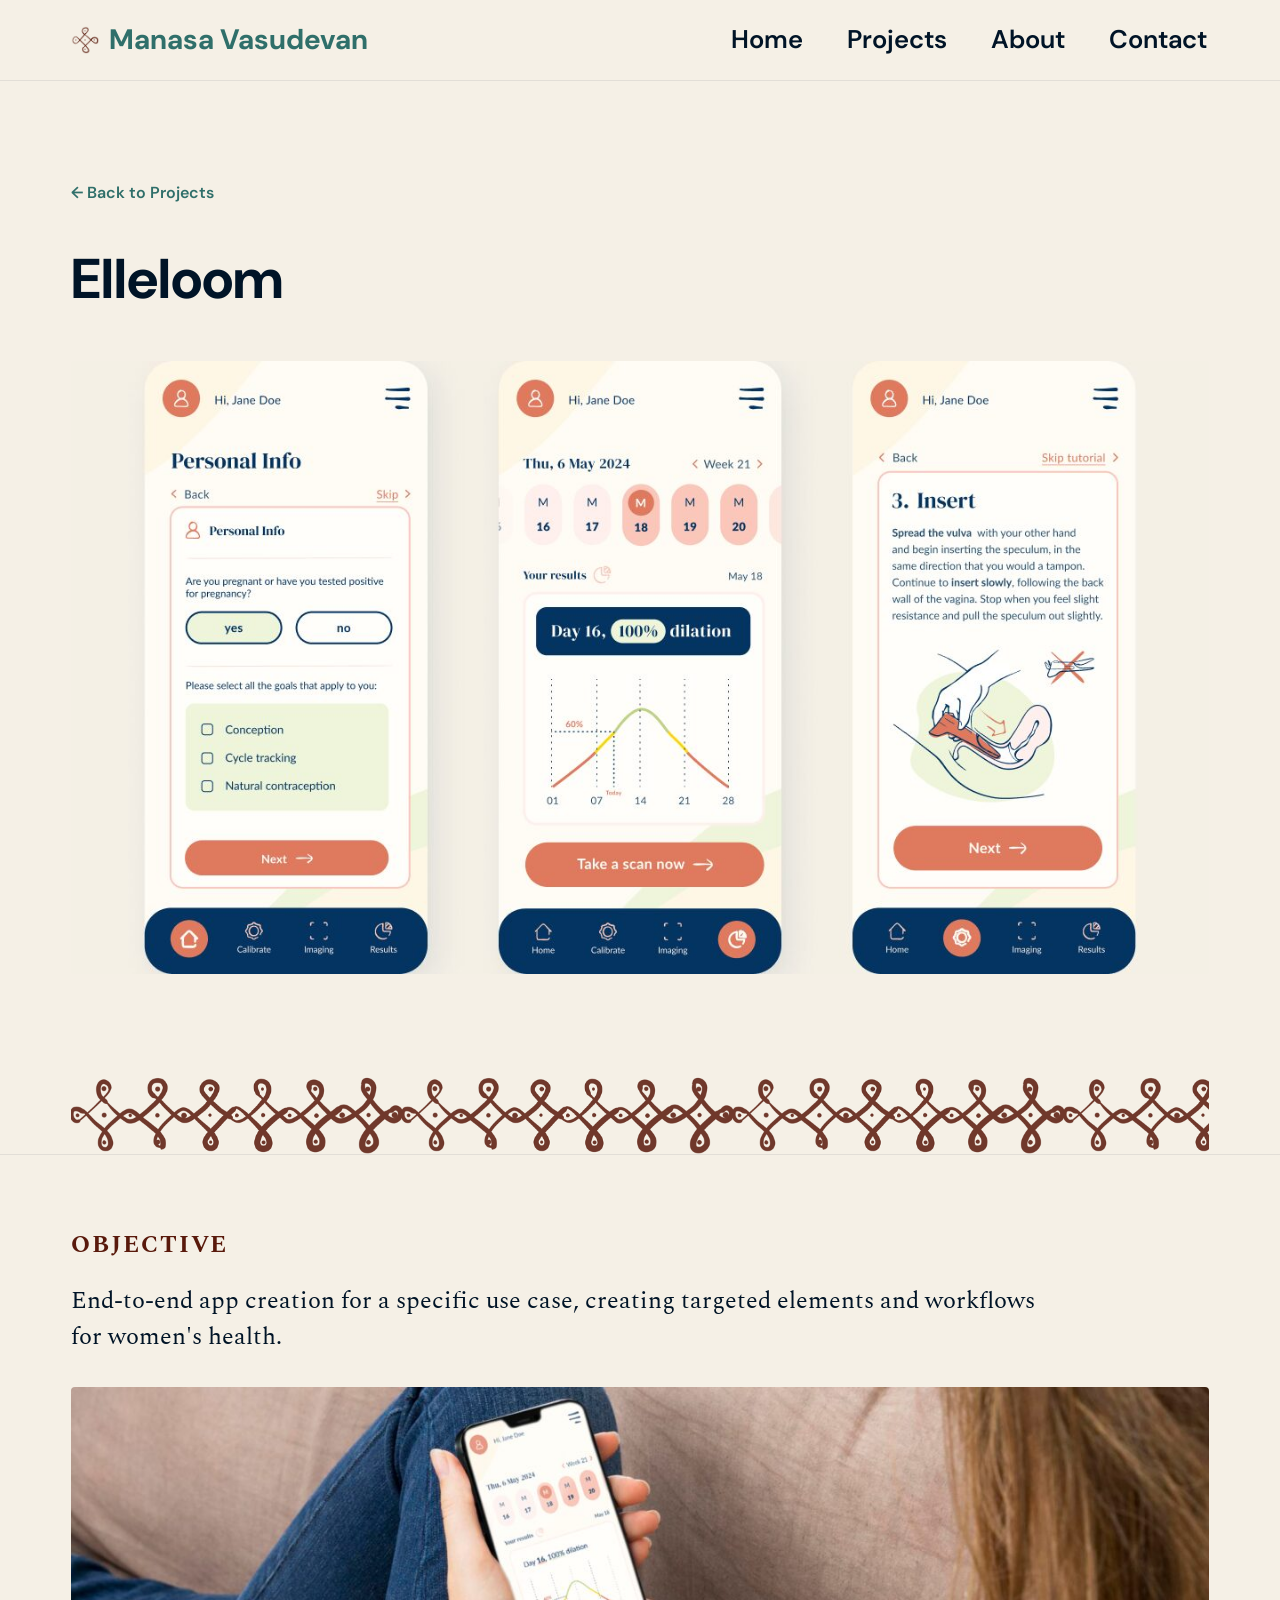
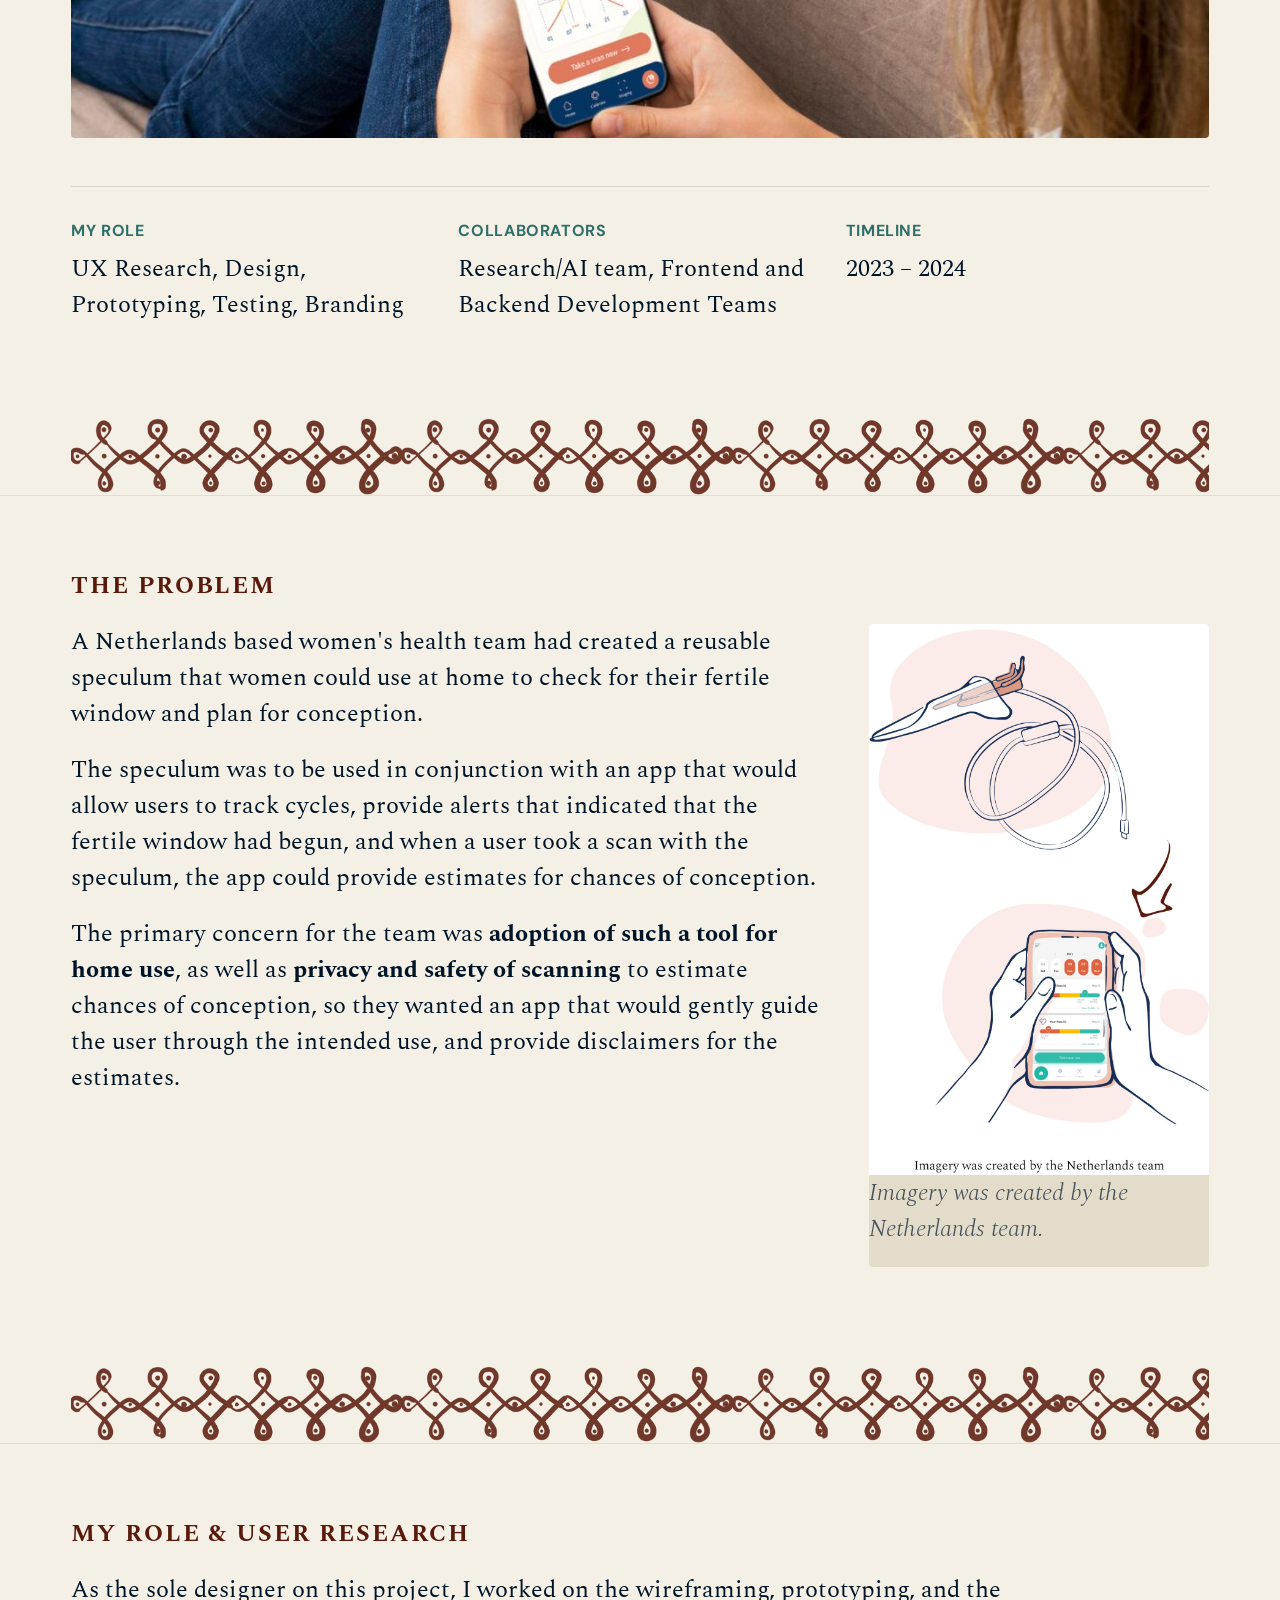
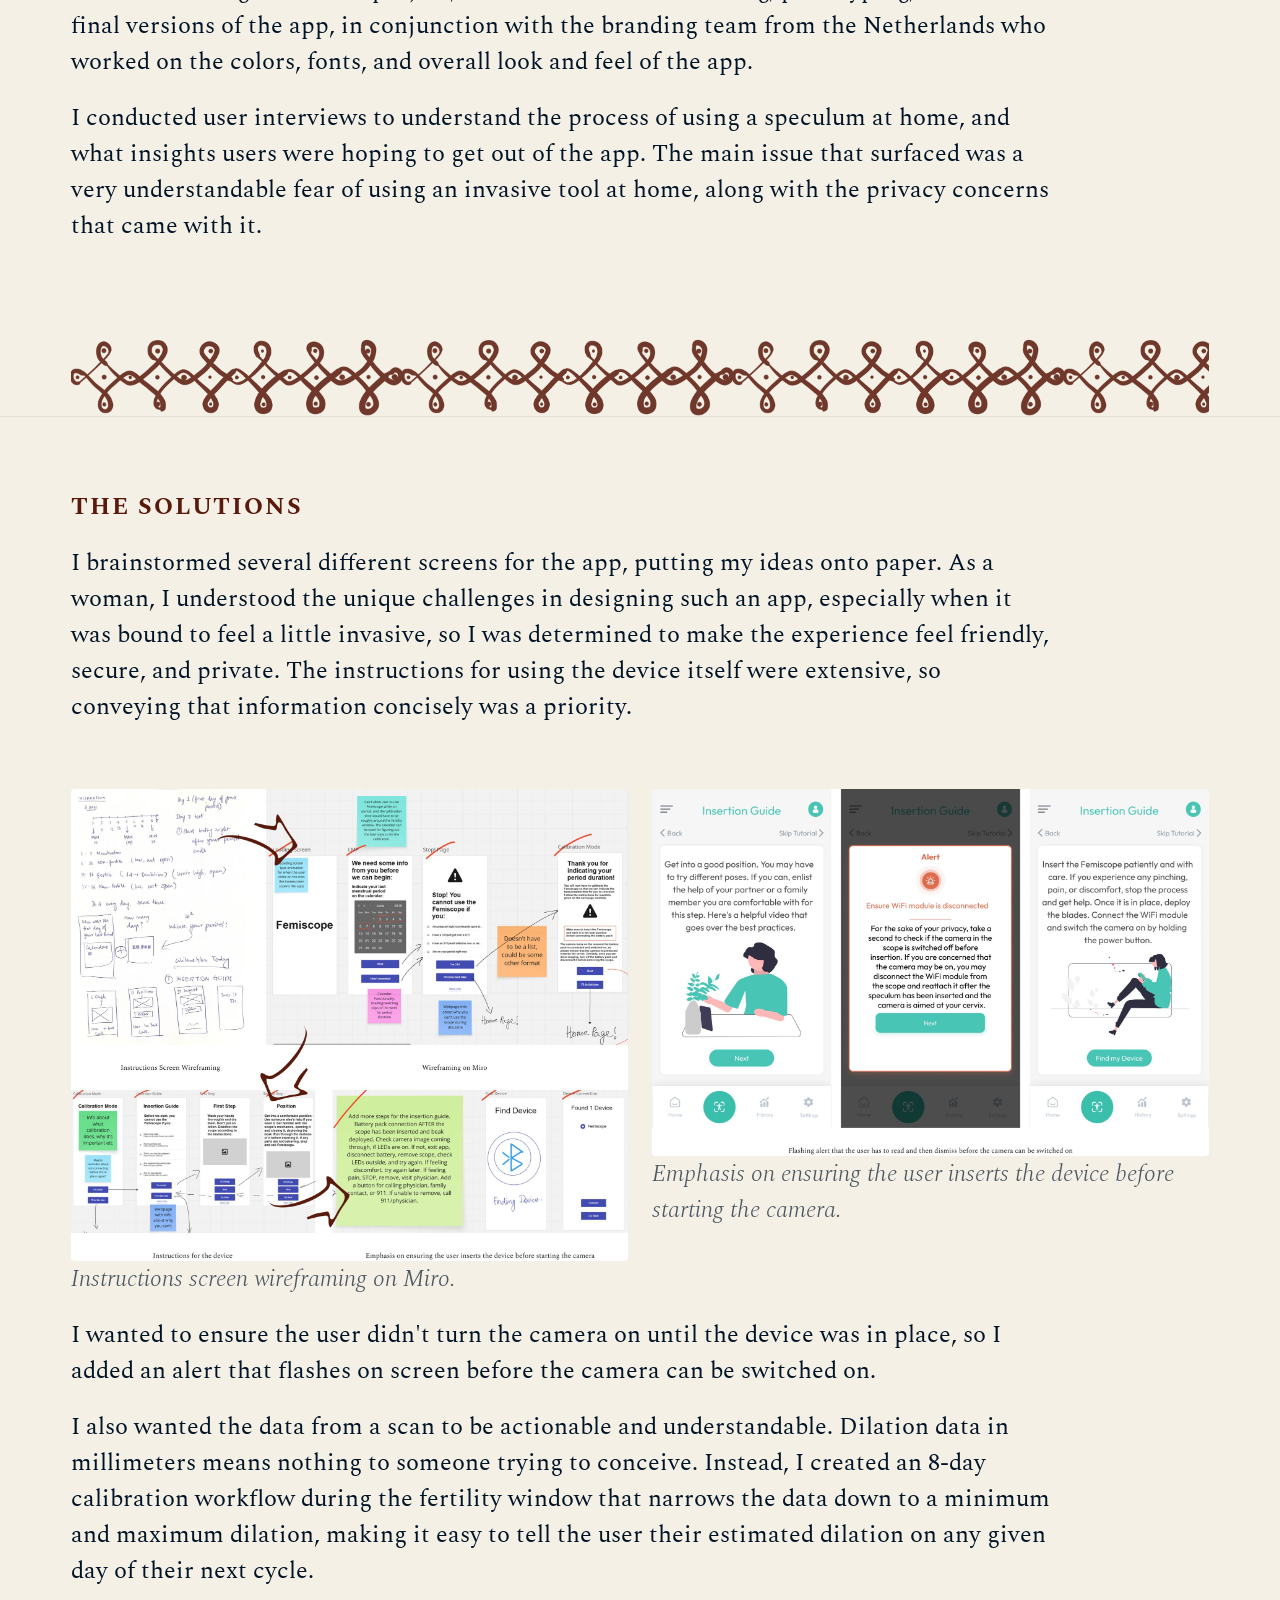
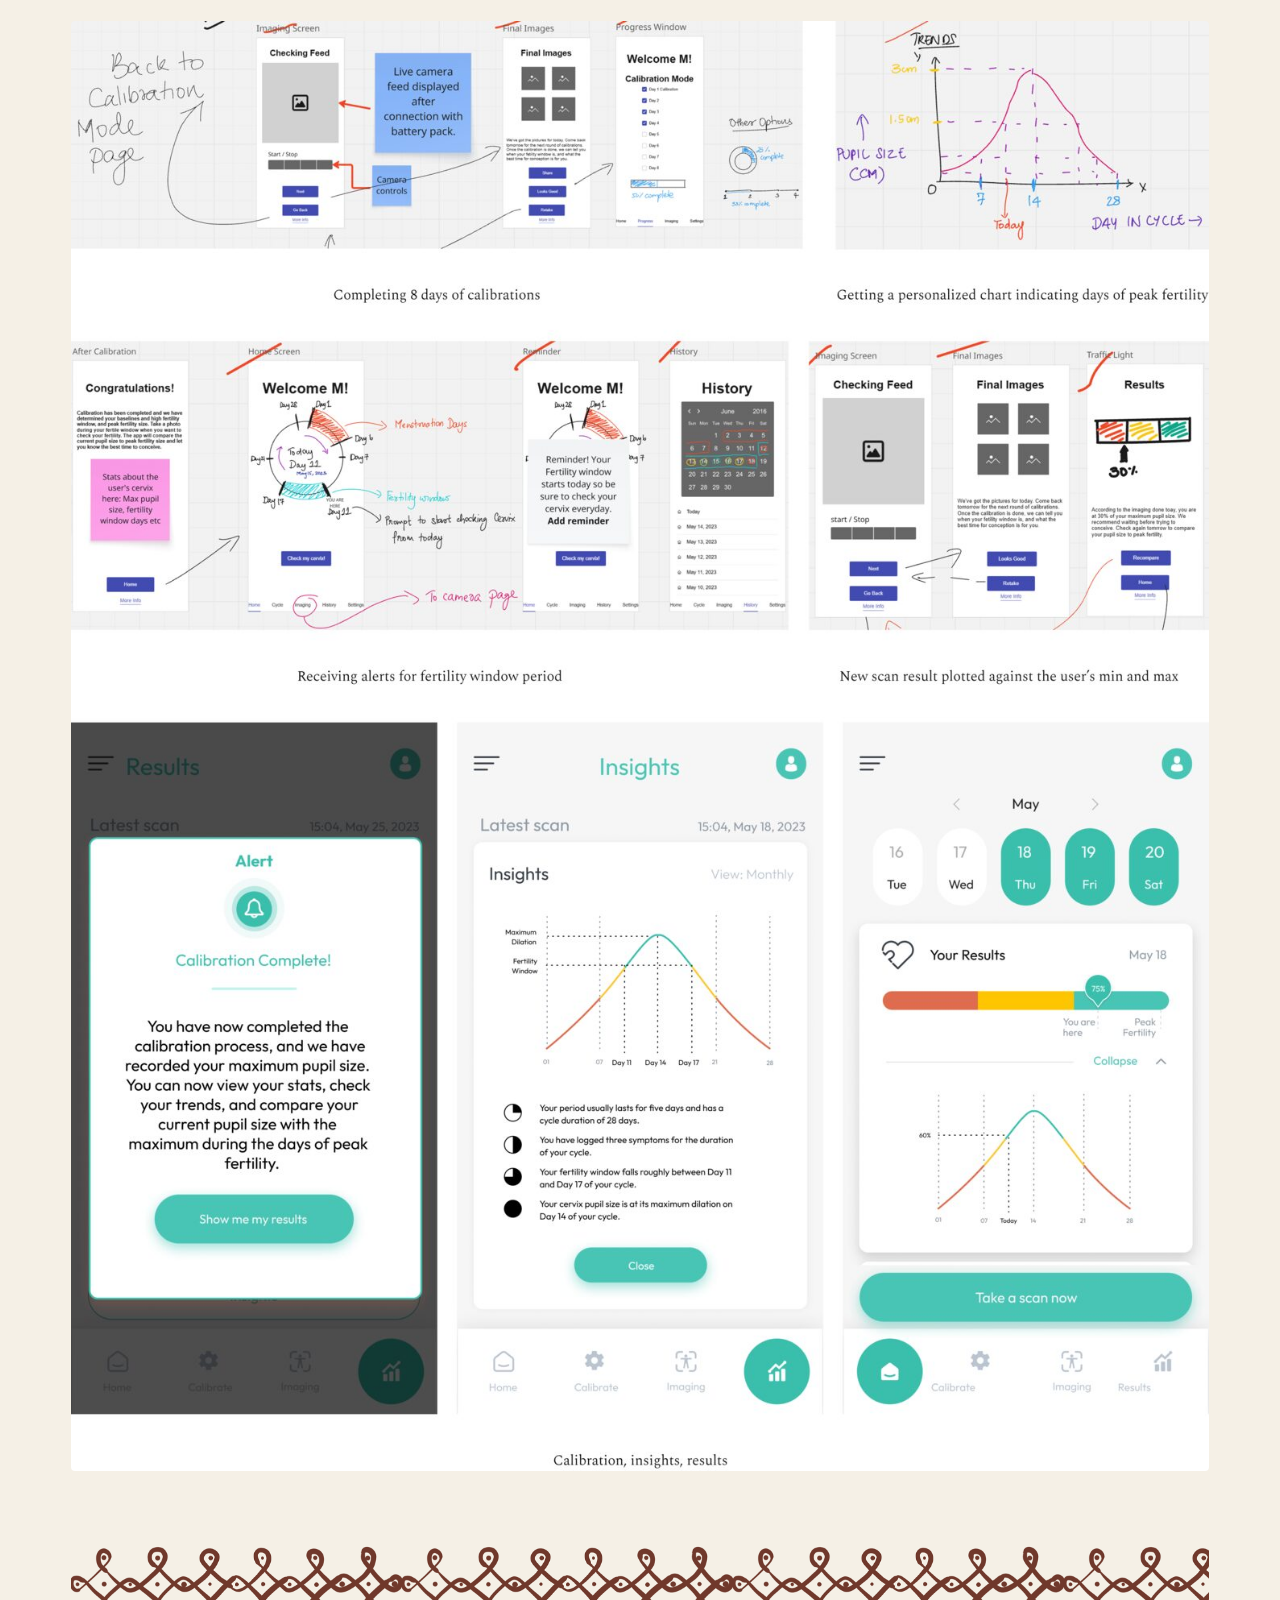
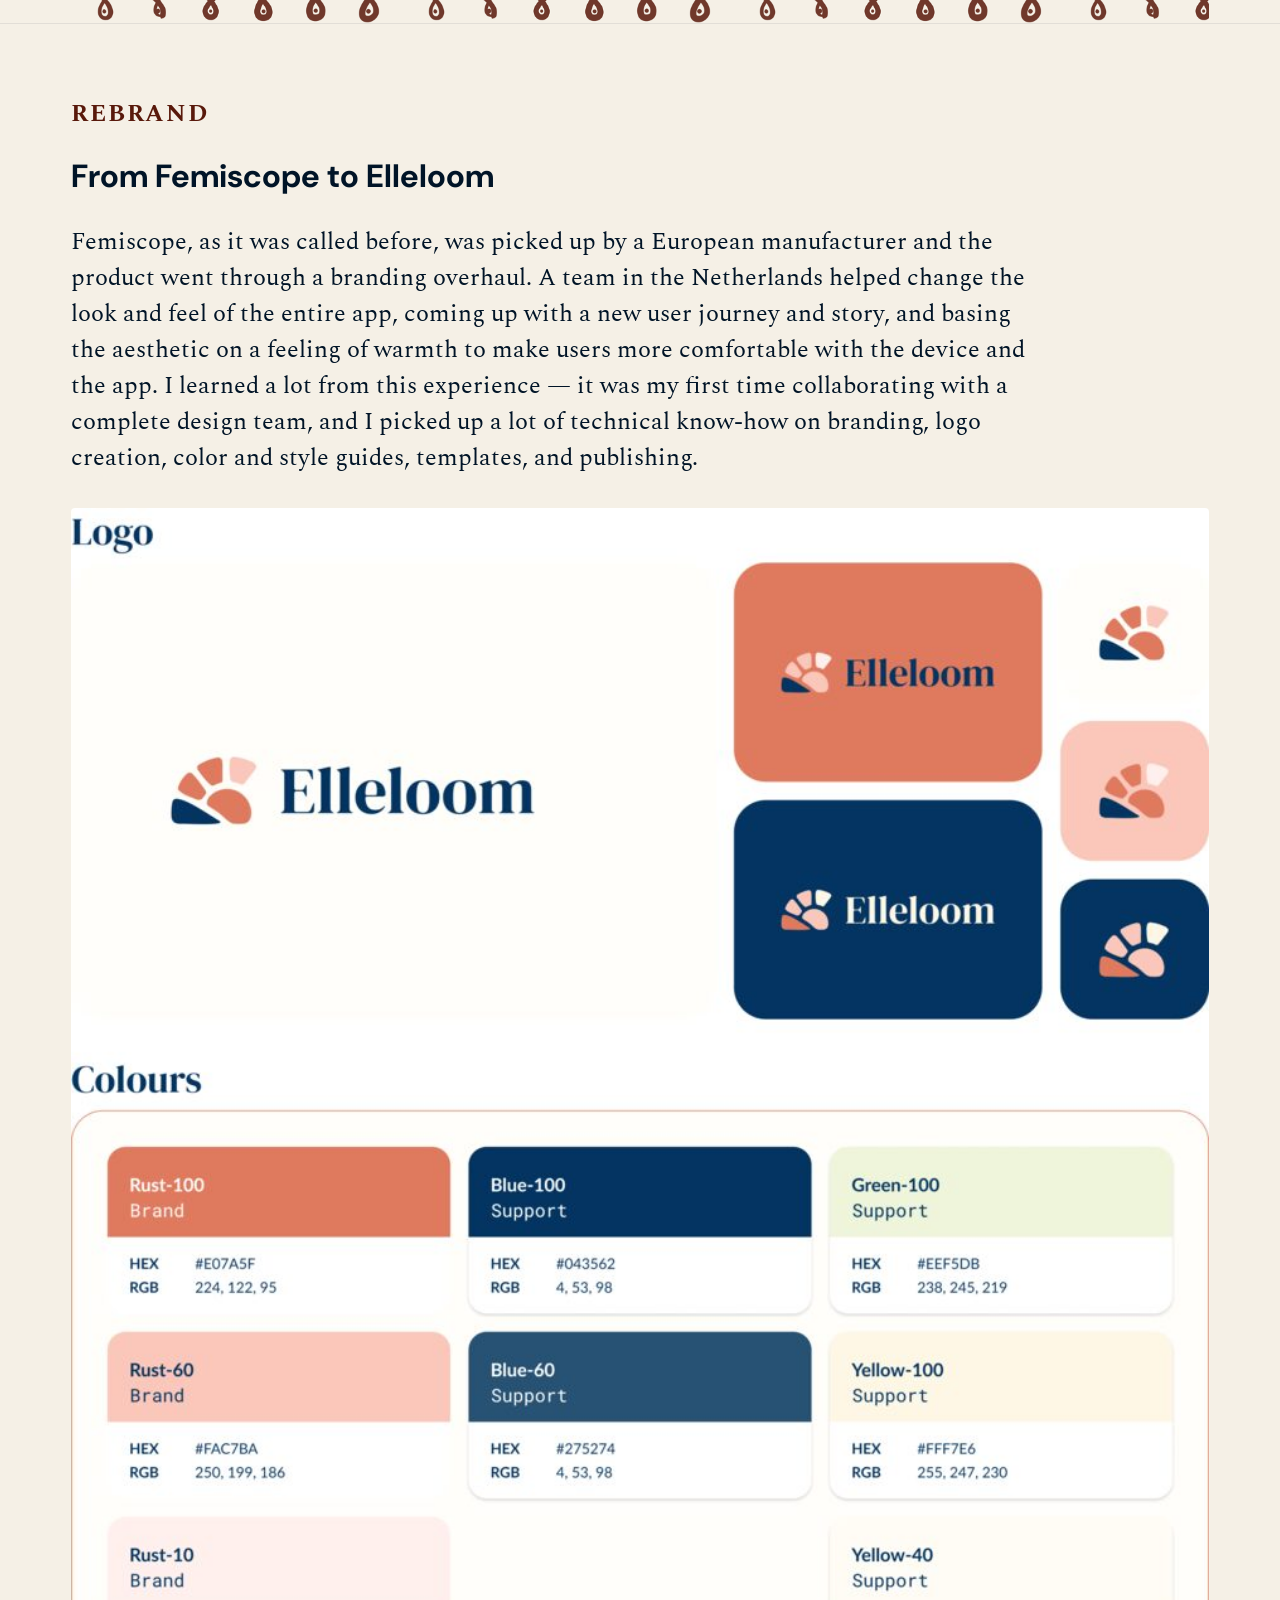
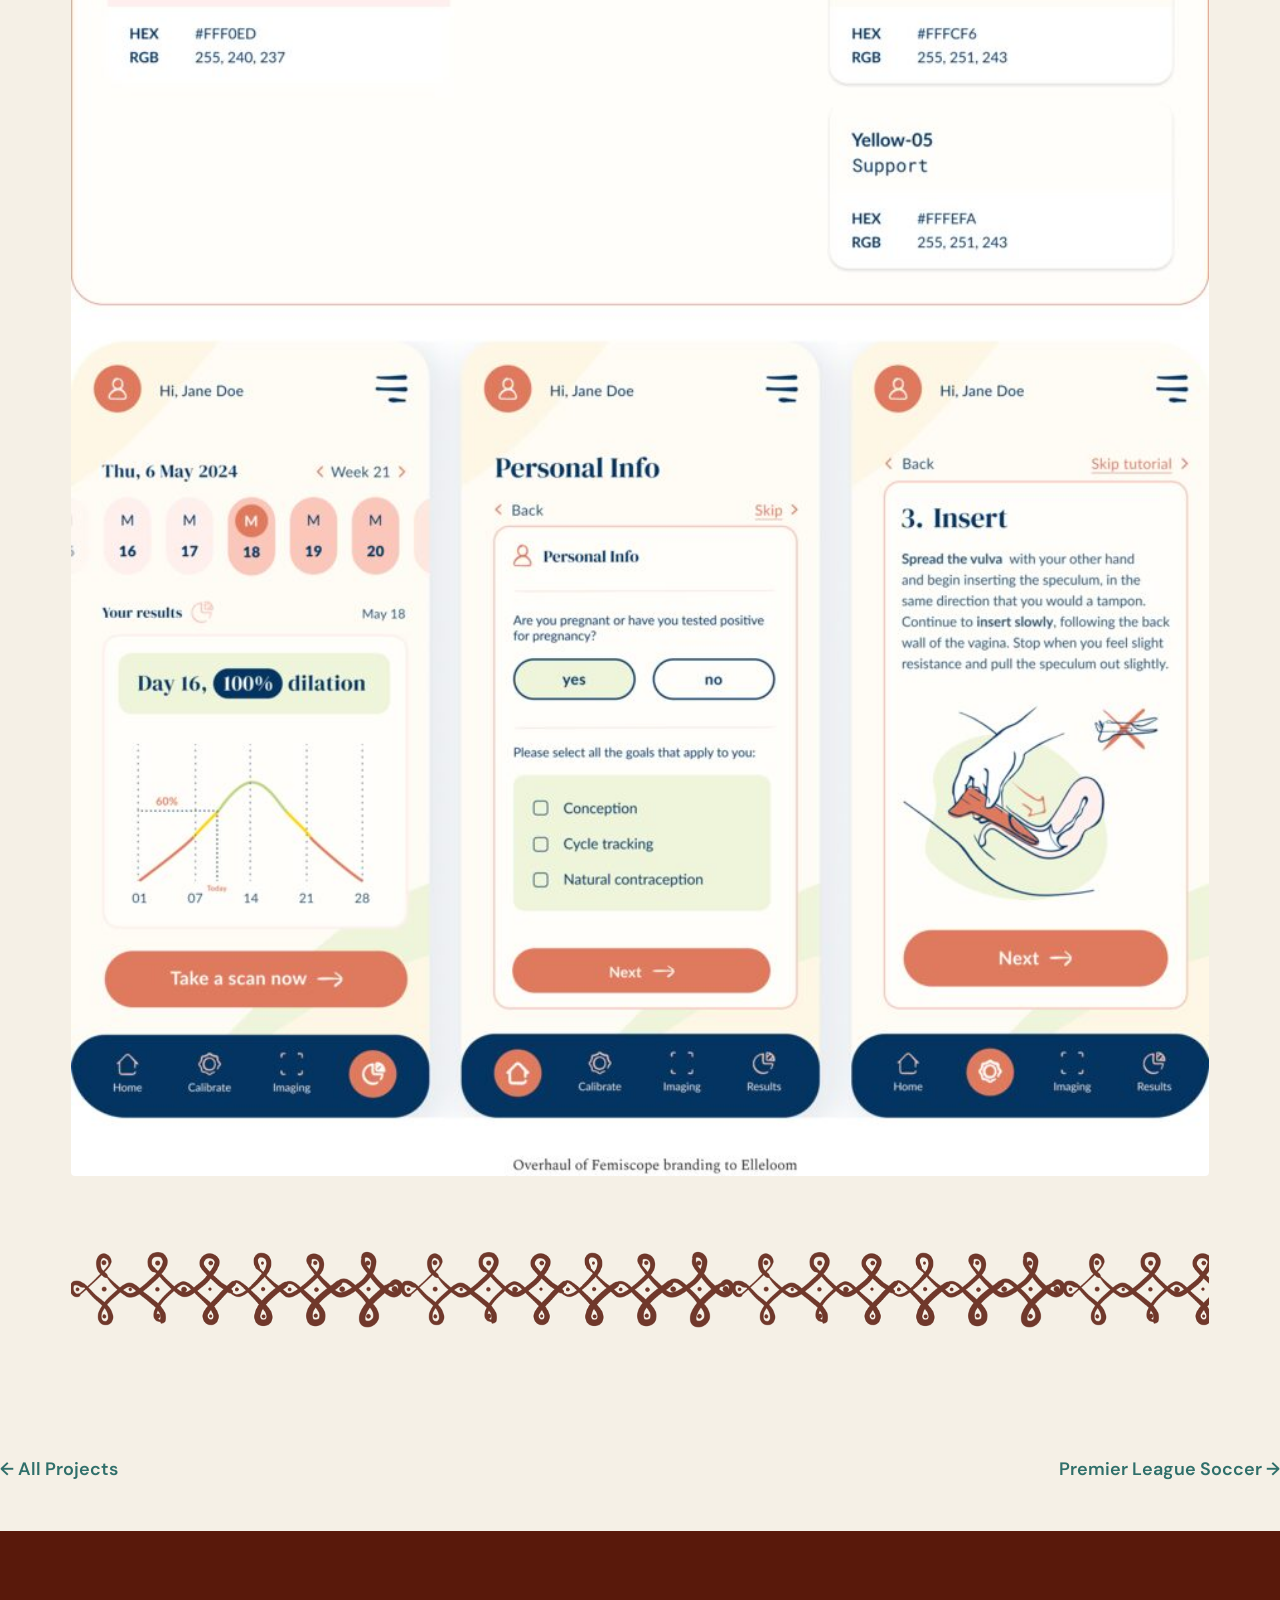
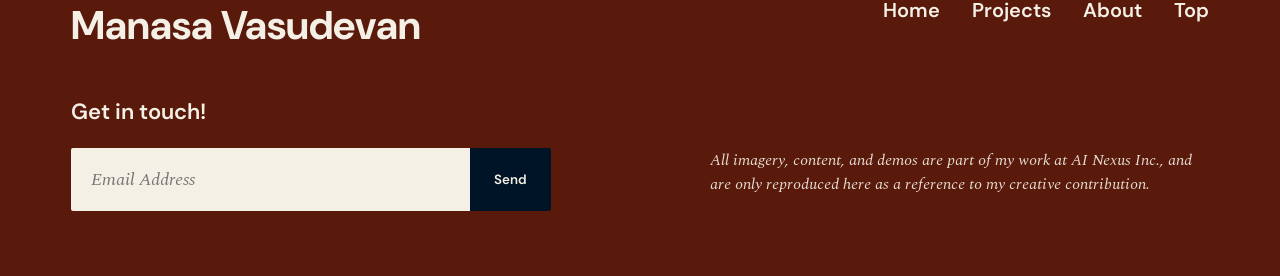
==== project-elleloom.html @ 47423fd2 "Elleloom: fix hero image background, real logo, restructure Problem section - elleloom-hero.jpg was " ====
<!DOCTYPE html>
<html lang="en">
<head>
<meta charset="UTF-8">
<meta name="viewport" content="width=device-width, initial-scale=1.0">
<title>Elleloom — Manasa Vasudevan</title>
<meta name="description" content="Case study: Elleloom, a fertility-tracking app paired with a reusable at-home speculum.">
<link rel="preconnect" href="https://fonts.googleapis.com">
<link rel="preconnect" href="https://fonts.gstatic.com" crossorigin>
<link rel="stylesheet" href="css/style.css">
</head>
<body>

<a class="visually-hidden" href="#main">Skip to main content</a>

<header class="site-header site-header--with-brand">
  <div class="wrap">
    <a class="site-brand" href="index.html#top">
      <img class="site-brand-icon" src="images/kolam-logo.png" alt="" aria-hidden="true">
      Manasa Vasudevan
    </a>
    <button class="nav-toggle" aria-expanded="false" aria-controls="site-nav" aria-label="Toggle menu">
      <span></span>
    </button>
    <nav class="site-nav" id="site-nav">
      <ul>
        <li><a href="index.html#top">Home</a></li>
        <li><a href="index.html#projects">Projects</a></li>
        <li><a href="index.html#about">About</a></li>
        <li><a href="index.html#contact">Contact</a></li>
      </ul>
    </nav>
  </div>
</header>

<main id="main">

  <section class="page-section case-hero">
    <div class="wrap">
      <a class="case-back" href="index.html#projects">&larr; Back to Projects</a>
      <h1 class="case-title">Elleloom</h1>

      <div class="case-hero-image">
        <img src="images/elleloom-hero.jpg" alt="Elleloom app screens: personal info, cycle tracking, and insertion guide" decoding="async" fetchpriority="high">
      </div>
    </div>
  </section>

  <div class="kolam-divider" role="presentation"></div>

  <section class="case-section">
    <div class="wrap">
      <p class="case-section-label">Objective</p>
      <p>End-to-end app creation for a specific use case, creating targeted elements and workflows for women's health.</p>
      <div class="case-image">
        <img src="images/elleloom-objective.jpg" alt="Elleloom app open on a phone, held in someone's hands" loading="lazy" decoding="async">
      </div>
      <div class="case-meta">
        <div class="case-meta-item">
          <h3>My Role</h3>
          <p>UX Research, Design, Prototyping, Testing, Branding</p>
        </div>
        <div class="case-meta-item">
          <h3>Collaborators</h3>
          <p>Research/AI team, Frontend and Backend Development Teams</p>
        </div>
        <div class="case-meta-item">
          <h3>Timeline</h3>
          <p>2023 – 2024</p>
        </div>
      </div>
    </div>
  </section>

  <div class="kolam-divider" role="presentation"></div>

  <section class="case-section">
    <div class="wrap">
      <p class="case-section-label">The Problem</p>
      <div class="case-float">
        <div class="case-image case-image--float">
          <img src="images/elleloom-problem.jpg" alt="A person using the Elleloom speculum device at home" loading="lazy" decoding="async">
          <p class="case-image-caption">Imagery was created by the Netherlands team.</p>
        </div>
        <p>A Netherlands based women's health team had created a reusable speculum that women could use at home to check for their fertile window and plan for conception.</p>
        <p>The speculum was to be used in conjunction with an app that would allow users to track cycles, provide alerts that indicated that the fertile window had begun, and when a user took a scan with the speculum, the app could provide estimates for chances of conception.</p>
        <p>The primary concern for the team was <strong>adoption of such a tool for home use</strong>, as well as <strong>privacy and safety of scanning</strong> to estimate chances of conception, so they wanted an app that would gently guide the user through the intended use, and provide disclaimers for the estimates.</p>
      </div>
    </div>
  </section>

  <div class="kolam-divider" role="presentation"></div>

  <section class="case-section">
    <div class="wrap">
      <p class="case-section-label">My Role &amp; User Research</p>
      <p>As the sole designer on this project, I worked on the wireframing, prototyping, and the final versions of the app, in conjunction with the branding team from the Netherlands who worked on the colors, fonts, and overall look and feel of the app.</p>
      <p>I conducted user interviews to understand the process of using a speculum at home, and what insights users were hoping to get out of the app. The main issue that surfaced was a very understandable fear of using an invasive tool at home, along with the privacy concerns that came with it.</p>
    </div>
  </section>

  <div class="kolam-divider" role="presentation"></div>

  <section class="case-section">
    <div class="wrap">
      <p class="case-section-label">The Solutions</p>
      <p>I brainstormed several different screens for the app, putting my ideas onto paper. As a woman, I understood the unique challenges in designing such an app, especially when it was bound to feel a little invasive, so I was determined to make the experience feel friendly, secure, and private. The instructions for using the device itself were extensive, so conveying that information concisely was a priority.</p>
      <div class="case-image-row">
        <div>
          <div class="case-image"><img src="images/elleloom-wireframes.jpg" alt="Miro wireframes for the instructions screen flow" loading="lazy" decoding="async"></div>
          <p class="case-image-caption">Instructions screen wireframing on Miro.</p>
        </div>
        <div>
          <div class="case-image"><img src="images/elleloom-instructions.jpg" alt="Elleloom app instructions screen" loading="lazy" decoding="async"></div>
          <p class="case-image-caption">Emphasis on ensuring the user inserts the device before starting the camera.</p>
        </div>
      </div>
      <p>I wanted to ensure the user didn't turn the camera on until the device was in place, so I added an alert that flashes on screen before the camera can be switched on.</p>
      <p>I also wanted the data from a scan to be actionable and understandable. Dilation data in millimeters means nothing to someone trying to conceive. Instead, I created an 8-day calibration workflow during the fertility window that narrows the data down to a minimum and maximum dilation, making it easy to tell the user their estimated dilation on any given day of their next cycle.</p>
      <div class="case-image">
        <img src="images/elleloom-solutions.jpg" alt="Elleloom app screens: insertion guide, calibration, and results" loading="lazy" decoding="async">
      </div>
    </div>
  </section>

  <div class="kolam-divider" role="presentation"></div>

  <section class="case-section">
    <div class="wrap">
      <p class="case-section-label">Rebrand</p>
      <h2>From Femiscope to Elleloom</h2>
      <p>Femiscope, as it was called before, was picked up by a European manufacturer and the product went through a branding overhaul. A team in the Netherlands helped change the look and feel of the entire app, coming up with a new user journey and story, and basing the aesthetic on a feeling of warmth to make users more comfortable with the device and the app. I learned a lot from this experience — it was my first time collaborating with a complete design team, and I picked up a lot of technical know-how on branding, logo creation, color and style guides, templates, and publishing.</p>
      <div class="case-image">
        <img src="images/elleloom-rebrand.jpg" alt="Elleloom rebrand: logo, color palette, and before/after app screens" loading="lazy" decoding="async">
      </div>
    </div>
  </section>

  <div class="kolam-divider kolam-divider--end" role="presentation"></div>

  <div class="case-nav wrap">
    <a href="index.html#projects">&larr; All Projects</a>
    <a href="project-pls.html">Premier League Soccer &rarr;</a>
  </div>

</main>

<footer class="site-footer" id="contact">
  <div class="wrap">
    <div class="footer-top">
      <p class="footer-name">Manasa Vasudevan</p>
      <nav class="footer-nav" aria-label="Footer">
        <ul>
          <li><a href="index.html#top">Home</a></li>
          <li><a href="index.html#projects">Projects</a></li>
          <li><a href="index.html#about">About</a></li>
          <li><a href="#top">Top</a></li>
        </ul>
      </nav>
    </div>

    <div class="footer-columns">
      <div>
        <h3 class="footer-contact-title">Get in touch!</h3>
        <form class="footer-form" id="contact-form">
          <label class="visually-hidden" for="email">Email address</label>
          <input type="email" id="email" name="email" placeholder="Email Address" required>
          <button type="submit">Send</button>
        </form>
      </div>
      <div>
        <h3 class="footer-contact-title footer-spacer" aria-hidden="true">Get in touch!</h3>
        <p class="footer-note">All imagery, content, and demos are part of my work at AI Nexus Inc., and are only reproduced here as a reference to my creative contribution.</p>
      </div>
    </div>
  </div>
</footer>

<script src="js/script.js"></script>
</body>
</html>
---- css/style.css ----
/* =========================================================
   Manasa Vasudevan — Portfolio
   Design tokens pulled directly from Figma (Dev Mode)
   ========================================================= */

@import url('https://fonts.googleapis.com/css2?family=DM+Sans:wght@400;600;700&family=Spectral:ital,wght@0,300;0,400;0,700;1,300;1,400&display=swap');

:root {
  /* Colors */
  --color-bg: #F5F0E6;         /* warm cream page background */
  --color-text: #001427;       /* near-black navy body/heading text */
  --color-accent-teal: #2F6F6A;/* teal accent (name highlight, nav) */
  --color-accent-brick: #59190B;/* brick/maroon (buttons, footer) */
  --color-cream: #F5F0E6;      /* cream text on dark surfaces */
  --color-white: #FFFFFF;

  /* Type */
  --font-display: 'DM Sans', sans-serif;   /* headings, buttons, nav */
  --font-body: 'Spectral', serif;          /* paragraphs, captions */

  /* Layout — Figma's canvas is 1440x1089. The 80px side margin there is a
     5.5556% ratio (80/1440); --gutter reproduces that ratio in vw so the
     margin (and everything sized off it) scales with the viewport instead
     of pinning to a fixed max-width and just leaving dead space on larger
     screens. Floored for small phones, ceilinged so it doesn't balloon on
     ultra-wide monitors. */
  --gutter: clamp(24px, 5.5556vw, 160px);
  --gutter-mobile: 24px;
  --section-gap: 160px;
}

* { box-sizing: border-box; }

html {
  scroll-behavior: smooth;
}

body {
  margin: 0;
  background: var(--color-bg);
  color: var(--color-text);
  font-family: var(--font-body);
  line-height: 1.5;
  -webkit-font-smoothing: antialiased;
}

img { max-width: 100%; display: block; }

a { color: inherit; text-decoration: none; }

.wrap {
  /* No max-width cap: content fills 100% minus the two --gutter margins at
     any viewport size, preserving Figma's 1280/1440 (88.9%) content-to-
     canvas ratio instead of pinning to 1280px and centering blank space
     around it on screens wider than 1440px. */
  margin: 0 auto;
  padding: 0 var(--gutter);
}

@media (max-width: 900px) {
  .wrap { padding: 0 var(--gutter-mobile); }
}

/* Focus visibility (accessibility) */
a:focus-visible,
button:focus-visible,
input:focus-visible {
  outline: 3px solid var(--color-accent-teal);
  outline-offset: 3px;
}

@media (prefers-reduced-motion: reduce) {
  html { scroll-behavior: auto; }
  * { animation: none !important; transition: none !important; }
}

/* =========================
   Header / Nav
   ========================= */
.site-header {
  position: sticky;
  top: 0;
  z-index: 100;
  background: var(--color-bg);
  border-bottom: 1px solid rgba(0, 20, 39, 0.08);
}

.site-header .wrap {
  display: flex;
  align-items: center;
  justify-content: flex-end;
  height: 80px; /* was 100px — trimmed to leave more vertical room for the hero at 1440x1089 */
}

/* Case-study pages show a name/logo at the left of the bar; homepage doesn't,
   so this only overrides justify-content where that modifier is present. */
.site-header--with-brand .wrap {
  justify-content: space-between;
}

.site-brand {
  display: flex;
  align-items: center;
  gap: 10px;
  font-family: var(--font-display);
  font-weight: 700;
  font-size: clamp(20px, 2.2vw, 30px); /* slightly larger than the nav's 28px max */
  color: var(--color-accent-teal); /* same color as a highlighted nav link */
  white-space: nowrap;
}

.site-brand-icon {
  height: 28px;
  width: auto;
}

.nav-toggle {
  display: none;
}

.site-nav ul {
  list-style: none;
  display: flex;
  gap: 40px;
  margin: 0;
  padding: 0;
  font-family: var(--font-display);
  font-weight: 600;
  font-size: clamp(18px, 2vw, 28px); /* Figma nav component: 28px DM Sans SemiBold */
}

.site-nav a {
  padding: 4px 2px;
  border-bottom: 2px solid transparent;
}

.site-nav a:hover,
.site-nav a.is-active {
  color: var(--color-accent-teal);
  border-bottom-color: var(--color-accent-teal);
}

@media (max-width: 700px) {
  .nav-toggle {
    display: inline-flex;
    margin-left: auto;
    background: none;
    border: none;
    cursor: pointer;
    padding: 8px;
  }

  .nav-toggle span,
  .nav-toggle span::before,
  .nav-toggle span::after {
    display: block;
    width: 26px;
    height: 2px;
    background: var(--color-text);
    position: relative;
    transition: transform .2s ease;
  }
  .nav-toggle span::before,
  .nav-toggle span::after {
    content: "";
    position: absolute;
  }
  .nav-toggle span::before { top: -8px; }
  .nav-toggle span::after { top: 8px; }

  .site-nav {
    position: absolute;
    top: 100px;
    left: 0;
    right: 0;
    background: var(--color-bg);
    border-bottom: 1px solid rgba(0,20,39,0.08);
    max-height: 0;
    overflow: hidden;
    transition: max-height .25s ease;
  }
  .site-nav.is-open { max-height: 300px; }
  .site-nav ul {
    flex-direction: column;
    gap: 0;
    padding: 8px var(--gutter-mobile) 24px;
  }
  .site-nav li { padding: 12px 0; border-bottom: 1px solid rgba(0,20,39,0.06); }
}

/* =========================
   Hero
   ========================= */
.hero {
  position: relative;
  padding: 80px 0 120px;
  overflow: hidden;
}

.hero-bg-motif {
  position: absolute;
  top: -60px;
  right: -80px; /* bleeds off the top-right corner to the true page edge, on purpose — .hero's overflow:hidden clips it cleanly there */
  width: 640px;
  height: 640px;
  object-fit: contain; /* the source file is a true square now, but this guards against any future non-square export */
  opacity: 0.14; /* was 0.3 — competed too much with the text sitting on top of it */
  z-index: 0;
  pointer-events: none;
}

.hero .wrap { position: relative; z-index: 1; }

.hero-greeting {
  font-family: var(--font-display);
  font-weight: 700;
  font-size: clamp(28px, 4vw, 40px);
  margin: 0 0 40px;
}

.hero-greeting .highlight {
  color: var(--color-accent-teal);
}

.hero-role {
  font-family: var(--font-display);
  font-weight: 700;
  font-size: clamp(48px, 9vw, 80px);
  text-align: center;
  margin: 40px 0;
  min-height: 1.2em;
}

.hero-role-word {
  display: inline-block;
  opacity: 1;
  transition: opacity 0.5s ease, transform 0.5s ease;
}

.hero-role-word.is-swapping {
  opacity: 0;
  transform: translateY(8px);
}

.hero-role-dot {
  display: inline-block;
  width: 0.3em;
  height: 0.3em;
  margin: 0 0.2em;
  border-radius: 50%;
  background: var(--color-accent-teal);
  vertical-align: middle;
}

.hero-description {
  font-family: var(--font-body);
  font-size: clamp(20px, 3vw, 32px);
  max-width: 900px;
  margin: 40px 0;
}

.hero-description p { margin: 0 0 8px; }

.btn {
  display: inline-flex;
  align-items: center;
  justify-content: center;
  background: var(--color-accent-brick);
  color: var(--color-cream);
  font-family: var(--font-display);
  font-weight: 600;
  font-size: 20px;
  padding: 18px 28px;
  border: none;
  border-radius: 2px;
  cursor: pointer;
  transition: background .15s ease, transform .15s ease;
}

.btn:hover { background: #431307; transform: translateY(-1px); }

.hero-cta {
  display: flex;
  justify-content: flex-end; /* matches Figma's Call to Action Button — bottom-right of the hero, not left-aligned under the copy */
  margin-top: 8px;
  transform: translateY(-96px); /* moved up ~1in (96px); translate instead of margin so it doesn't collapse the space below the description */
}

/* =========================
   Kolam divider (decorative)
   ========================= */
.kolam-divider {
  height: 80px; /* matches Figma's Border frame (80px tall) */
  margin: 0 0;
  padding: 0 var(--gutter); /* keep the pattern within the same left/right margin as the rest of the page, not full-bleed */
  background-image: url('../images/kolam-border-tile.png');
  background-repeat: repeat-x; /* tiles naturally and cuts off cleanly at the margin, rather than stretching to avoid a cut */
  background-clip: content-box;   /* ...and don't paint into the margin itself */
  background-origin: content-box;
  /* "auto" preserves the tile's native aspect ratio (993x240) instead of
     stretching/squashing it into an arbitrary box — fixes the compressed look. */
  background-size: auto 80px;
  opacity: 0.85;
}

.kolam-divider--end {
  margin-bottom: 80px; /* offsets the border graphic from the section that follows it */
}

/* =========================
   Section shared
   ========================= */
section.page-section {
  padding: 100px 0;
  position: relative;
}

.section-title {
  font-family: var(--font-display);
  font-weight: 700;
  font-size: clamp(26px, 3vw, 32px);
  margin: 0 0 56px;
}

/* =========================
   Projects
   ========================= */
.project {
  display: flex;
  flex-direction: column;
  gap: 32px;
  margin-bottom: 96px;
}
.project:last-child { margin-bottom: 0; }

.project-head {
  display: flex;
  justify-content: space-between;
  align-items: baseline;
  gap: 24px;
  flex-wrap: wrap;
}

.project-title {
  font-family: var(--font-display);
  font-weight: 700;
  font-size: clamp(22px, 3vw, 32px);
  margin: 0;
}

.project-years {
  font-family: var(--font-body);
  font-weight: 300;
  font-size: 20px;
  white-space: nowrap;
}

.project-description {
  font-family: var(--font-body);
  font-size: clamp(18px, 2.4vw, 28px);
  max-width: 1100px;
  margin: 0;
}

.project-media {
  position: relative;
  border-radius: 4px;
  overflow: hidden;
  background: #E4DCCB;
  display: flex;
  align-items: center;
  justify-content: center;
}

/* No forced aspect-ratio/object-fit:cover — these mockups are wider than
   16:9 and were getting their top/bottom cropped off. Full image, natural
   proportions, scaled to the column width. */
.project-media img {
  width: 100%;
  height: auto;
  display: block;
}

.image-placeholder {
  display: flex;
  flex-direction: column;
  align-items: center;
  justify-content: center;
  gap: 8px;
  width: 100%;
  height: 100%;
  border: 2px dashed rgba(0,20,39,0.25);
  color: rgba(0,20,39,0.55);
  font-family: var(--font-display);
  font-size: 14px;
  text-align: center;
  padding: 16px;
}

.project-media .btn {
  position: absolute;
  right: 24px;
  bottom: 24px;
  font-size: 18px;
  padding: 14px 20px;
}

/* =========================
   About
   ========================= */
.about {
  overflow: hidden;
}

.about-bg-motif {
  position: absolute;
  left: -80px; /* cut off on the left by about the same amount the hero motif is cut off on the right (right:-80px) */
  top: 40px;
  width: 720px;
  height: 720px;
  object-fit: contain; /* the source file is a true square now, but this guards against any future non-square export */
  opacity: 0.14; /* was 0.32 — was overpowering the text on top of it */
  z-index: 0;
  pointer-events: none;
}

.about .wrap { position: relative; z-index: 1; }

.about-grid::after { content: ""; display: table; clear: both; }

.about-photo-wrap {
  float: right;
  width: 380px;
  margin: 0 0 40px 40px; /* 40px gap between the photo and the text wrapping around it */
  text-align: center;
}

.about-text p {
  font-size: clamp(18px, 2.2vw, 28px);
  margin: 0 0 24px;
}

/* The floated photo's bottom edge can land mid-paragraph, which forces
   whatever line is at that height to wrap early against the shrinking
   float width (short line, ragged, mid-sentence) even though the text
   below has full width again. Clearing the float before the last
   paragraph keeps that one always full-width and glitch-free. */
.about-text p:last-child {
  clear: both;
}

.about-text em { font-style: italic; }

.about-photo {
  aspect-ratio: 432 / 768;
  border-radius: 4px;
  overflow: hidden;
  margin-bottom: 16px;
}

.about-photo img { width: 100%; height: 100%; object-fit: cover; }

.about-caption {
  font-family: var(--font-body);
  font-weight: 300;
  font-size: 14px;
}

.about-fulltext {
  clear: both; /* starts below the floated photo instead of wrapping around it too */
  margin-top: 48px;
  font-size: clamp(18px, 2.2vw, 28px);
}

.about-fulltext p { margin: 0 0 24px; }

@media (max-width: 900px) {
  .about-photo-wrap { float: none; width: auto; max-width: 320px; margin: 0 auto 32px; }
}

/* =========================
   Footer
   ========================= */
.site-footer {
  background: var(--color-accent-brick);
  color: var(--color-cream);
  padding: 64px 0;
}

.footer-top {
  display: flex;
  justify-content: space-between;
  align-items: flex-start;
  flex-wrap: wrap;
  gap: 24px;
  margin-bottom: 40px;
}

.footer-name {
  font-family: var(--font-display);
  font-weight: 700;
  font-size: clamp(28px, 4vw, 40px);
  margin: 0;
}

.footer-nav ul {
  list-style: none;
  display: flex;
  gap: 32px;
  padding: 0;
  margin: 0;
  font-family: var(--font-display);
  font-weight: 600;
  font-size: 20px;
}

.footer-nav a:hover { text-decoration: underline; }

.footer-columns {
  display: grid;
  grid-template-columns: 6fr 5fr; /* matches Figma's contact-form/disclaimer width ratio (640/537) */
  gap: 40px;
}

.footer-contact-title {
  font-family: var(--font-display);
  font-weight: 600;
  font-size: 22px;
  margin: 0 0 20px;
}

.footer-form {
  display: flex;
  gap: 0;
  max-width: 480px;
}

.footer-form input {
  flex: 1;
  border: none;
  padding: 18px 20px;
  font-family: var(--font-body);
  font-style: italic;
  font-size: 18px;
  background: var(--color-cream);
  color: var(--color-text);
  border-radius: 2px 0 0 2px;
}

.footer-form button {
  border: none;
  background: var(--color-text);
  color: var(--color-cream);
  font-family: var(--font-display);
  font-weight: 600;
  padding: 0 24px;
  cursor: pointer;
  border-radius: 0 2px 2px 0;
}

/* Invisible duplicate of .footer-contact-title, used only as a spacer so
   .footer-note lines up with the form row instead of the "Get in touch!"
   heading above it. */
.footer-spacer {
  visibility: hidden;
}

.footer-note {
  font-family: var(--font-body);
  font-style: italic;
  font-size: 16px;
  opacity: 0.9;
  /* no max-width: let it fill its column so its right edge lines up with the
     nav menu above and the contact-form box beside it, instead of hugging the left */
}

@media (max-width: 700px) {
  .footer-columns { grid-template-columns: 1fr; }
}

/* =========================
   Case study pages
   ========================= */
.case-hero {
  padding: 64px 0 40px;
}

.case-back {
  display: inline-flex;
  align-items: center;
  gap: 8px;
  font-family: var(--font-display);
  font-weight: 600;
  font-size: 16px;
  color: var(--color-accent-teal);
  margin-bottom: 32px;
}

.case-title {
  font-family: var(--font-display);
  font-weight: 700;
  font-size: clamp(32px, 6vw, 56px);
  margin: 0 0 16px;
}

.case-tagline {
  font-family: var(--font-body);
  font-size: clamp(18px, 2.4vw, 28px);
  max-width: 900px;
  margin: 0;
}

.case-meta {
  display: grid;
  grid-template-columns: repeat(3, 1fr);
  gap: 24px;
  margin-top: 48px;
  padding-top: 32px;
  border-top: 1px solid rgba(0,20,39,0.12);
}

.case-meta-item h3 {
  font-family: var(--font-display);
  font-weight: 700;
  font-size: 16px;
  text-transform: uppercase;
  letter-spacing: 0.04em;
  margin: 0 0 8px;
  color: var(--color-accent-teal);
}

.case-meta-item p {
  font-family: var(--font-body);
  font-size: 18px;
  margin: 0;
}

@media (max-width: 700px) {
  .case-meta { grid-template-columns: 1fr; }
}

.case-section {
  padding: 72px 0;
  border-top: 1px solid rgba(0,20,39,0.08);
}

.case-section-label {
  font-family: var(--font-display);
  font-weight: 700;
  font-size: 14px;
  text-transform: uppercase;
  letter-spacing: 0.08em;
  color: var(--color-accent-brick);
  margin: 0 0 16px;
}

.case-section h2 {
  font-family: var(--font-display);
  font-weight: 700;
  font-size: clamp(24px, 3vw, 32px);
  margin: 0 0 24px;
}

.case-section p {
  font-family: var(--font-body);
  font-size: clamp(18px, 2.2vw, 24px);
  max-width: 980px;
  margin: 0 0 20px;
}

.case-image {
  margin-top: 32px;
  border-radius: 4px;
  overflow: hidden;
  background: #E4DCCB;
}

/* No forced aspect-ratio/object-fit:cover — these are phone-mockup and
   screenshot images at very different native ratios (portrait, wide chart,
   etc.); forcing them into a 16:9 box was cropping/cutting them off. Let
   each image keep its own proportions at full column width instead. */
.case-image img { width: 100%; height: auto; display: block; }

.case-hero-image {
  margin-top: 40px;
  border-radius: 4px;
  overflow: hidden;
  background: #E4DCCB;
}

.case-hero-image img { width: 100%; height: auto; display: block; }

.case-image-caption {
  font-family: var(--font-body);
  font-style: italic;
  font-weight: 300;
  font-size: 14px;
  margin-top: 12px;
  color: rgba(0,20,39,0.7);
}

.case-image-row {
  display: grid;
  grid-template-columns: 1fr 1fr;
  gap: 24px;
  margin-top: 32px;
}

/* Text-wraps-around-image pattern (same approach as the About section's
   photo), used where an image sits to the right with paragraphs flowing
   around it instead of stacking full-width below the text. */
.case-float::after { content: ""; display: table; clear: both; }

.case-image--float {
  float: right;
  width: 340px;
  max-width: 100%;
  margin: 0 0 24px 40px;
}

@media (max-width: 700px) {
  .case-image--float { float: none; width: auto; margin: 0 0 24px; }
}

@media (max-width: 700px) {
  .case-image-row { grid-template-columns: 1fr; }
}

.case-nav {
  display: flex;
  justify-content: space-between;
  padding: 48px 0;
}

.case-nav a {
  font-family: var(--font-display);
  font-weight: 600;
  font-size: 18px;
  color: var(--color-accent-teal);
}

.visually-hidden {
  position: absolute;
  width: 1px; height: 1px;
  overflow: hidden;
  clip: rect(0 0 0 0);
  white-space: nowrap;
}
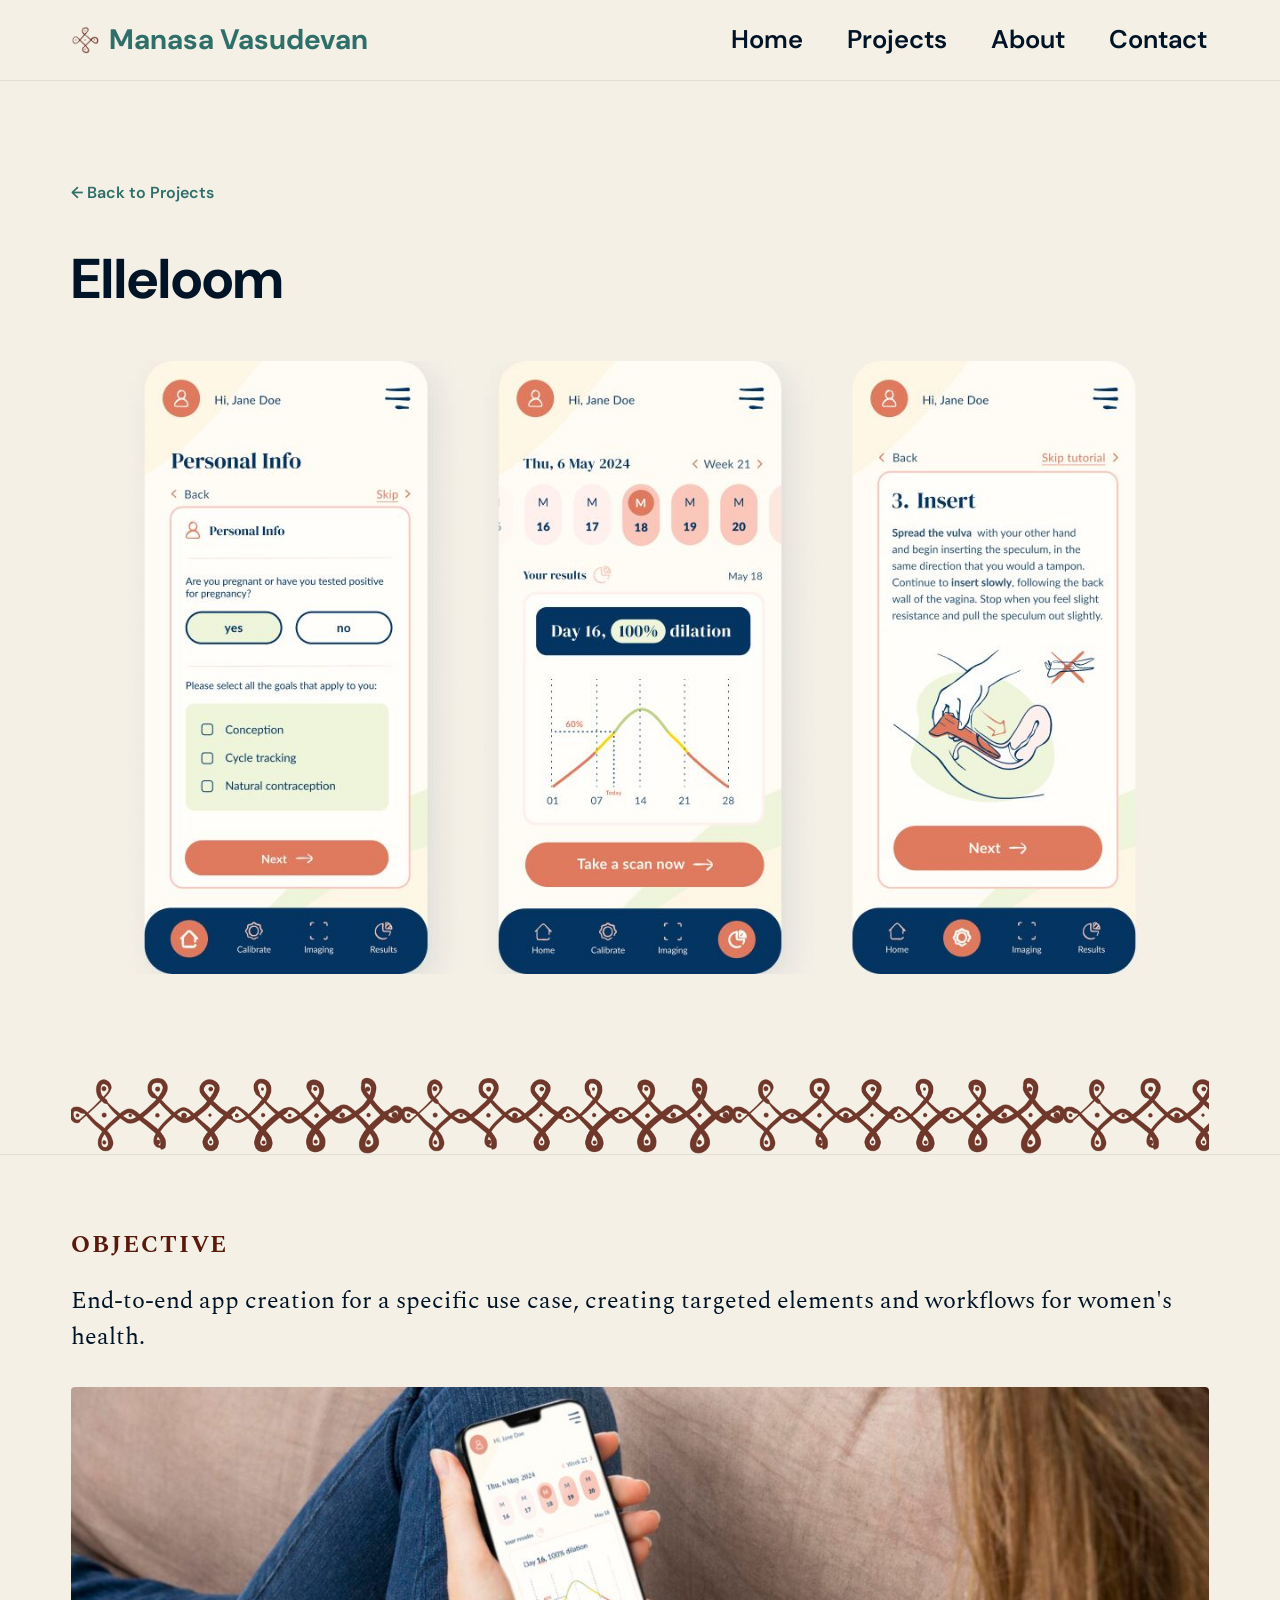
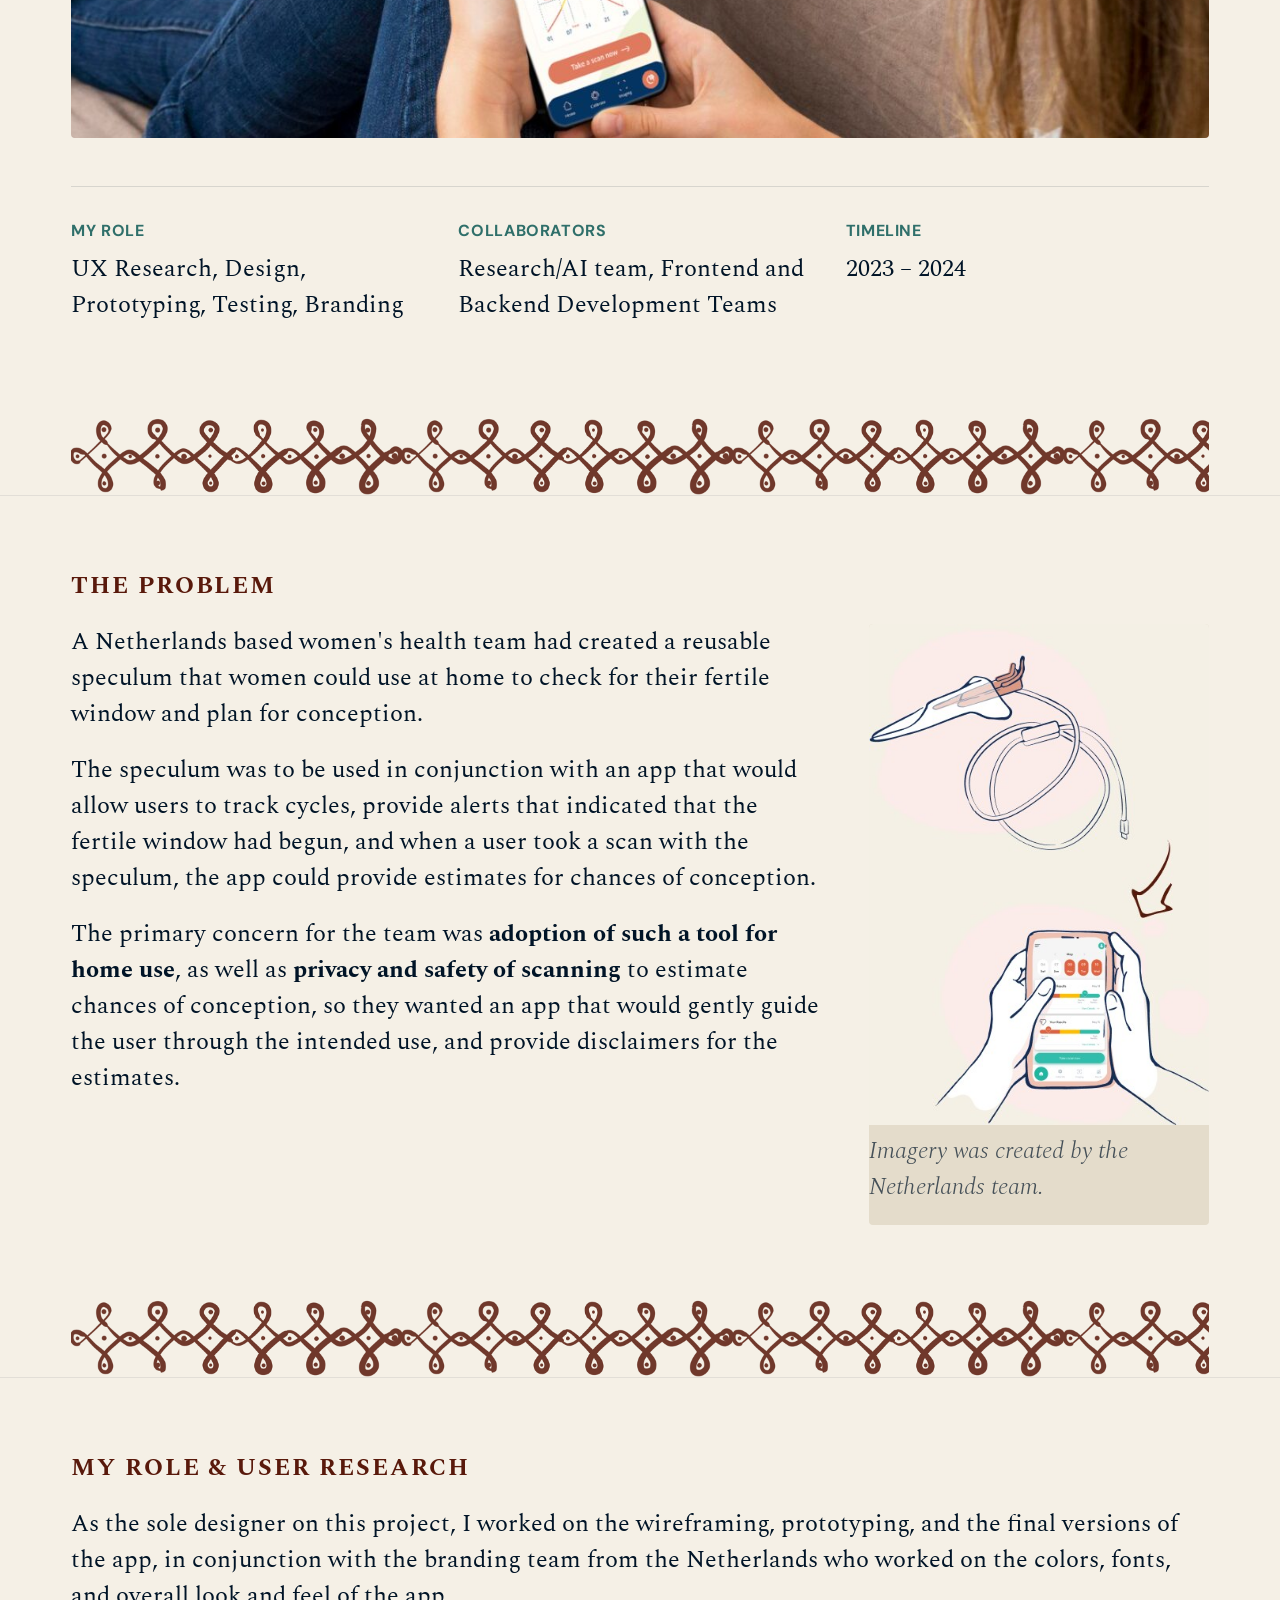
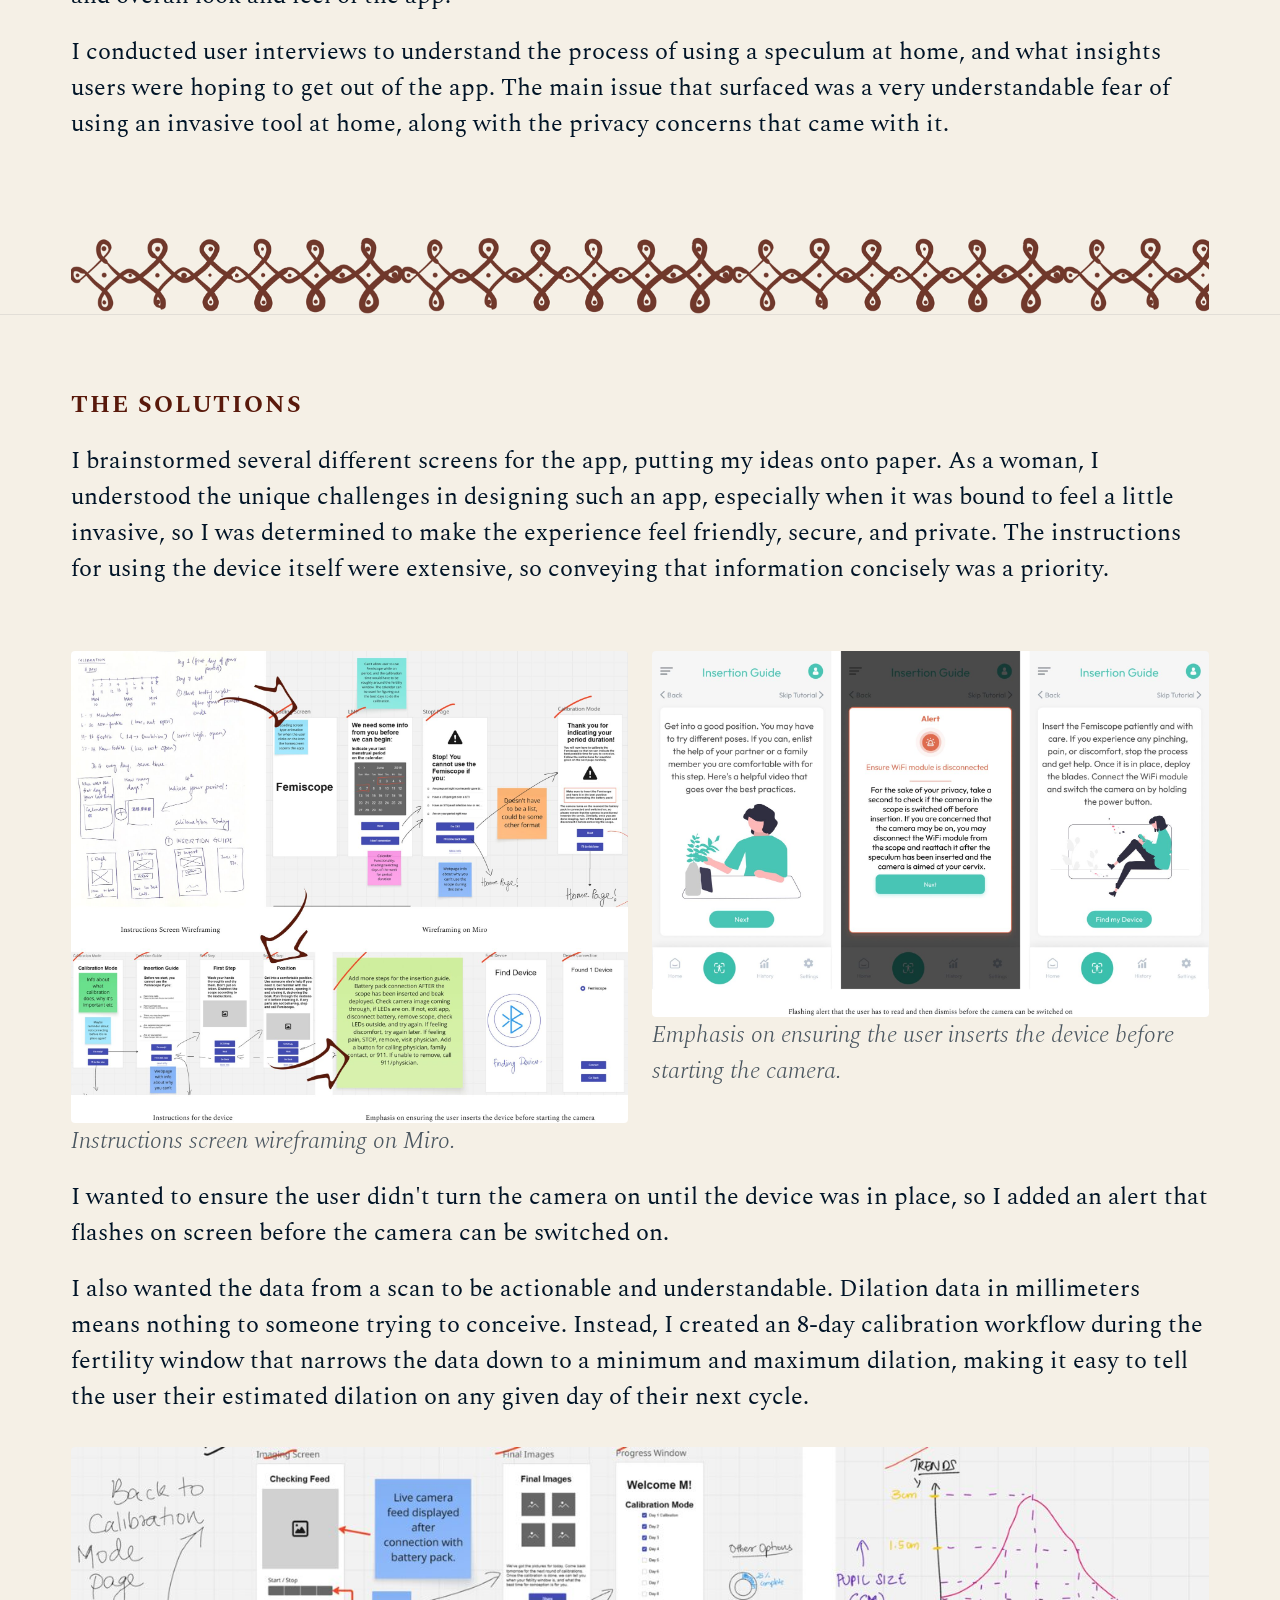
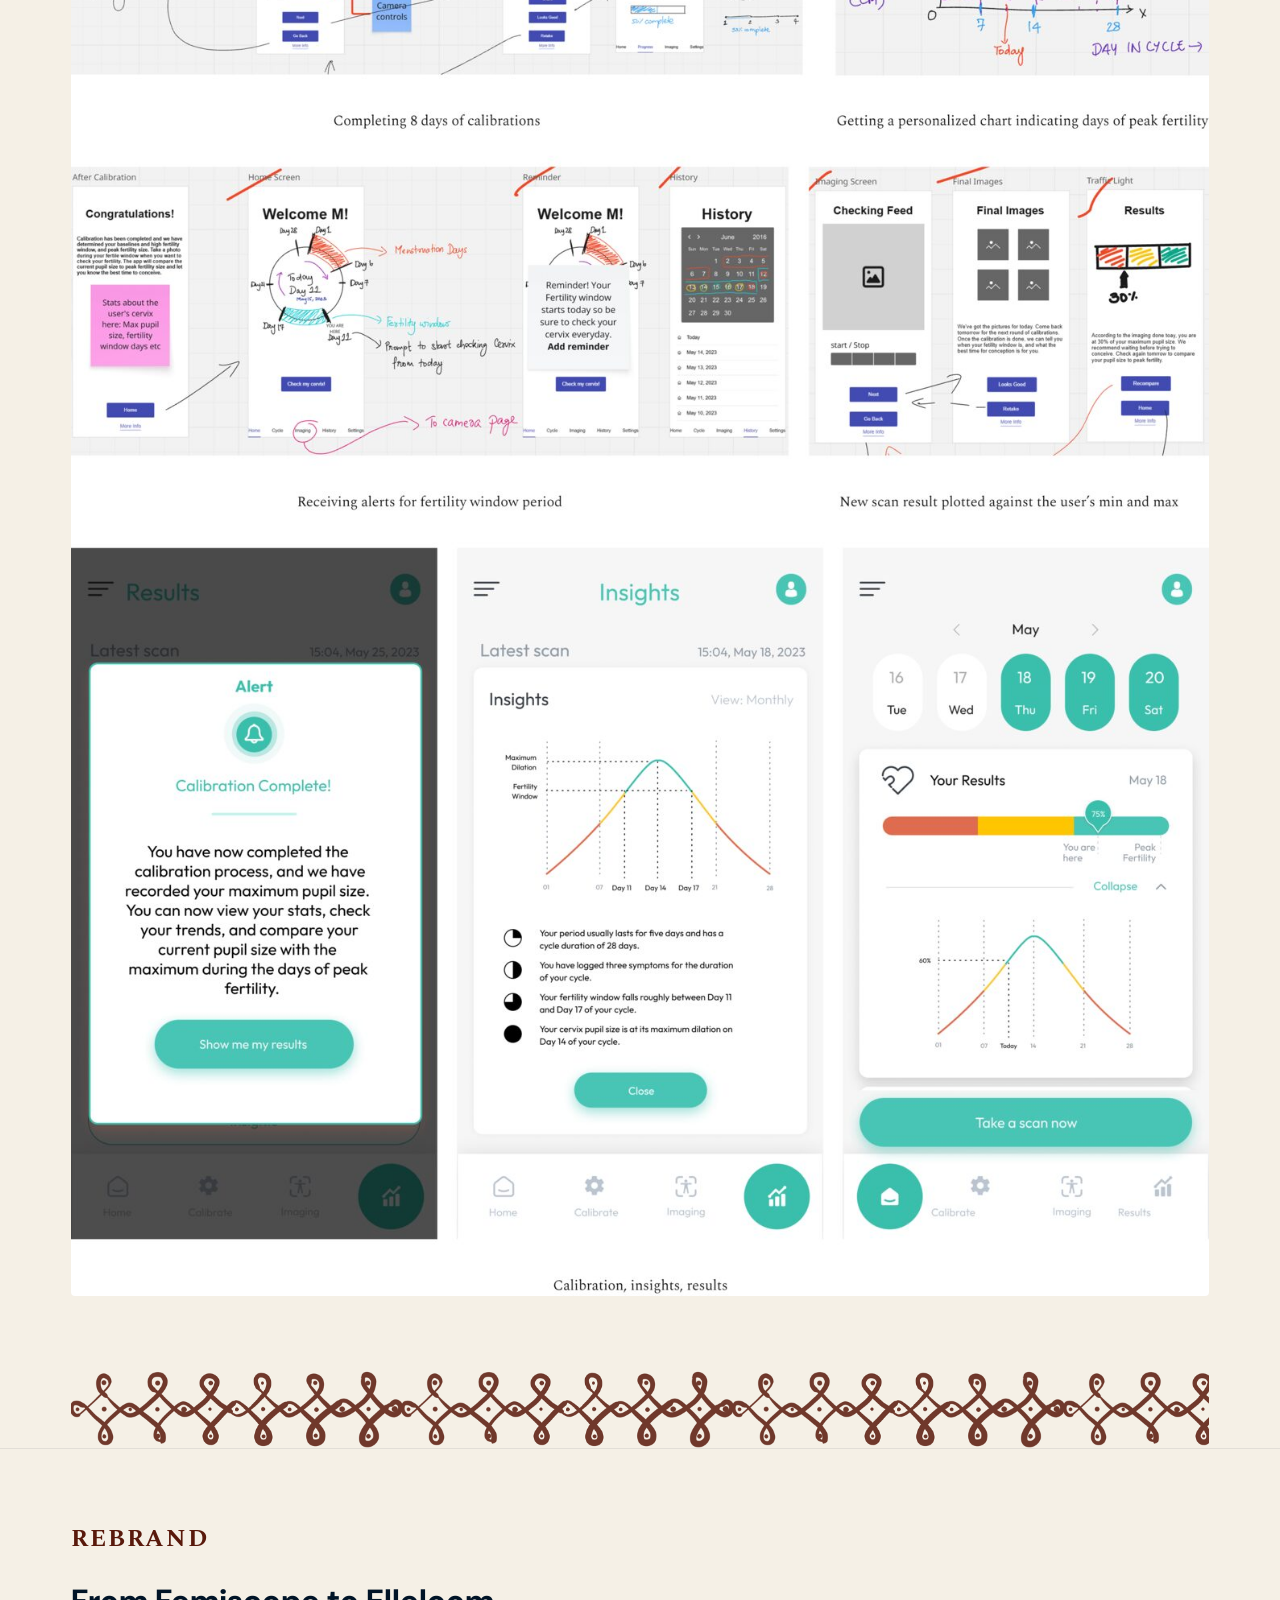
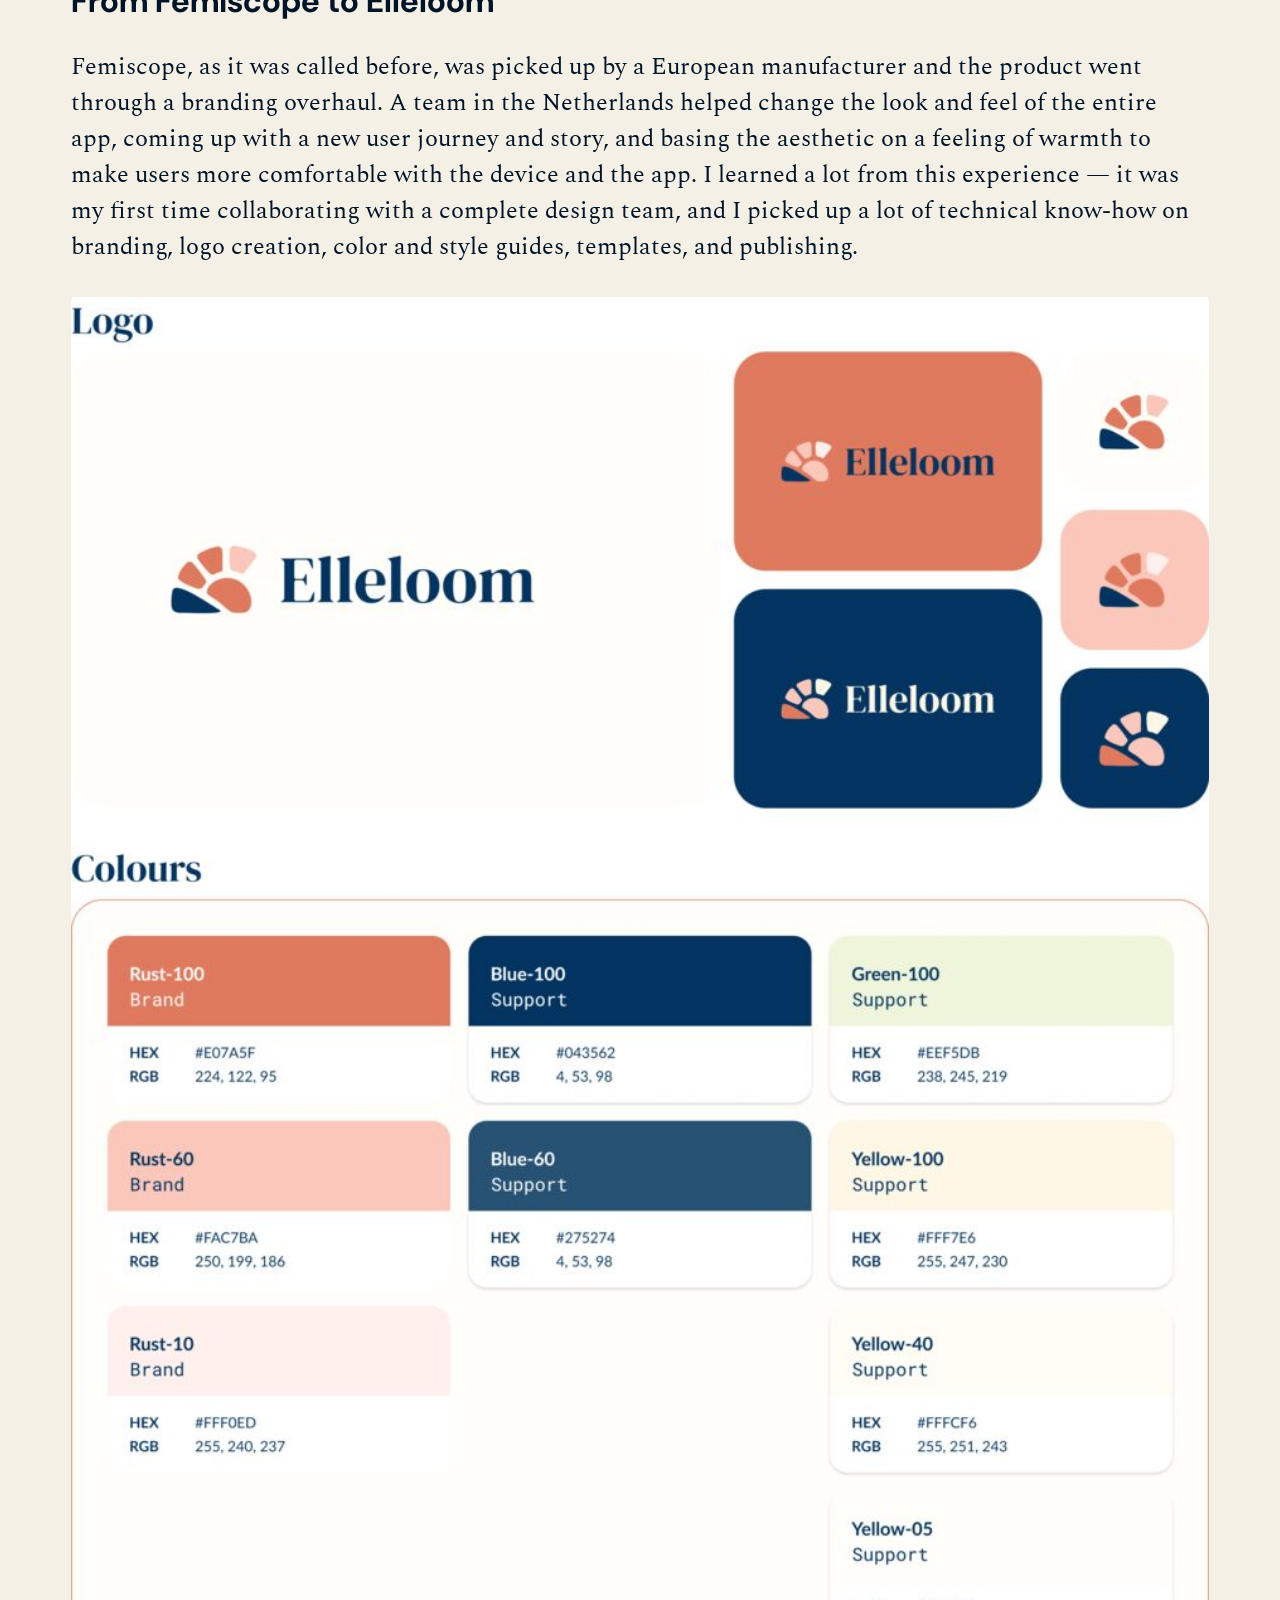
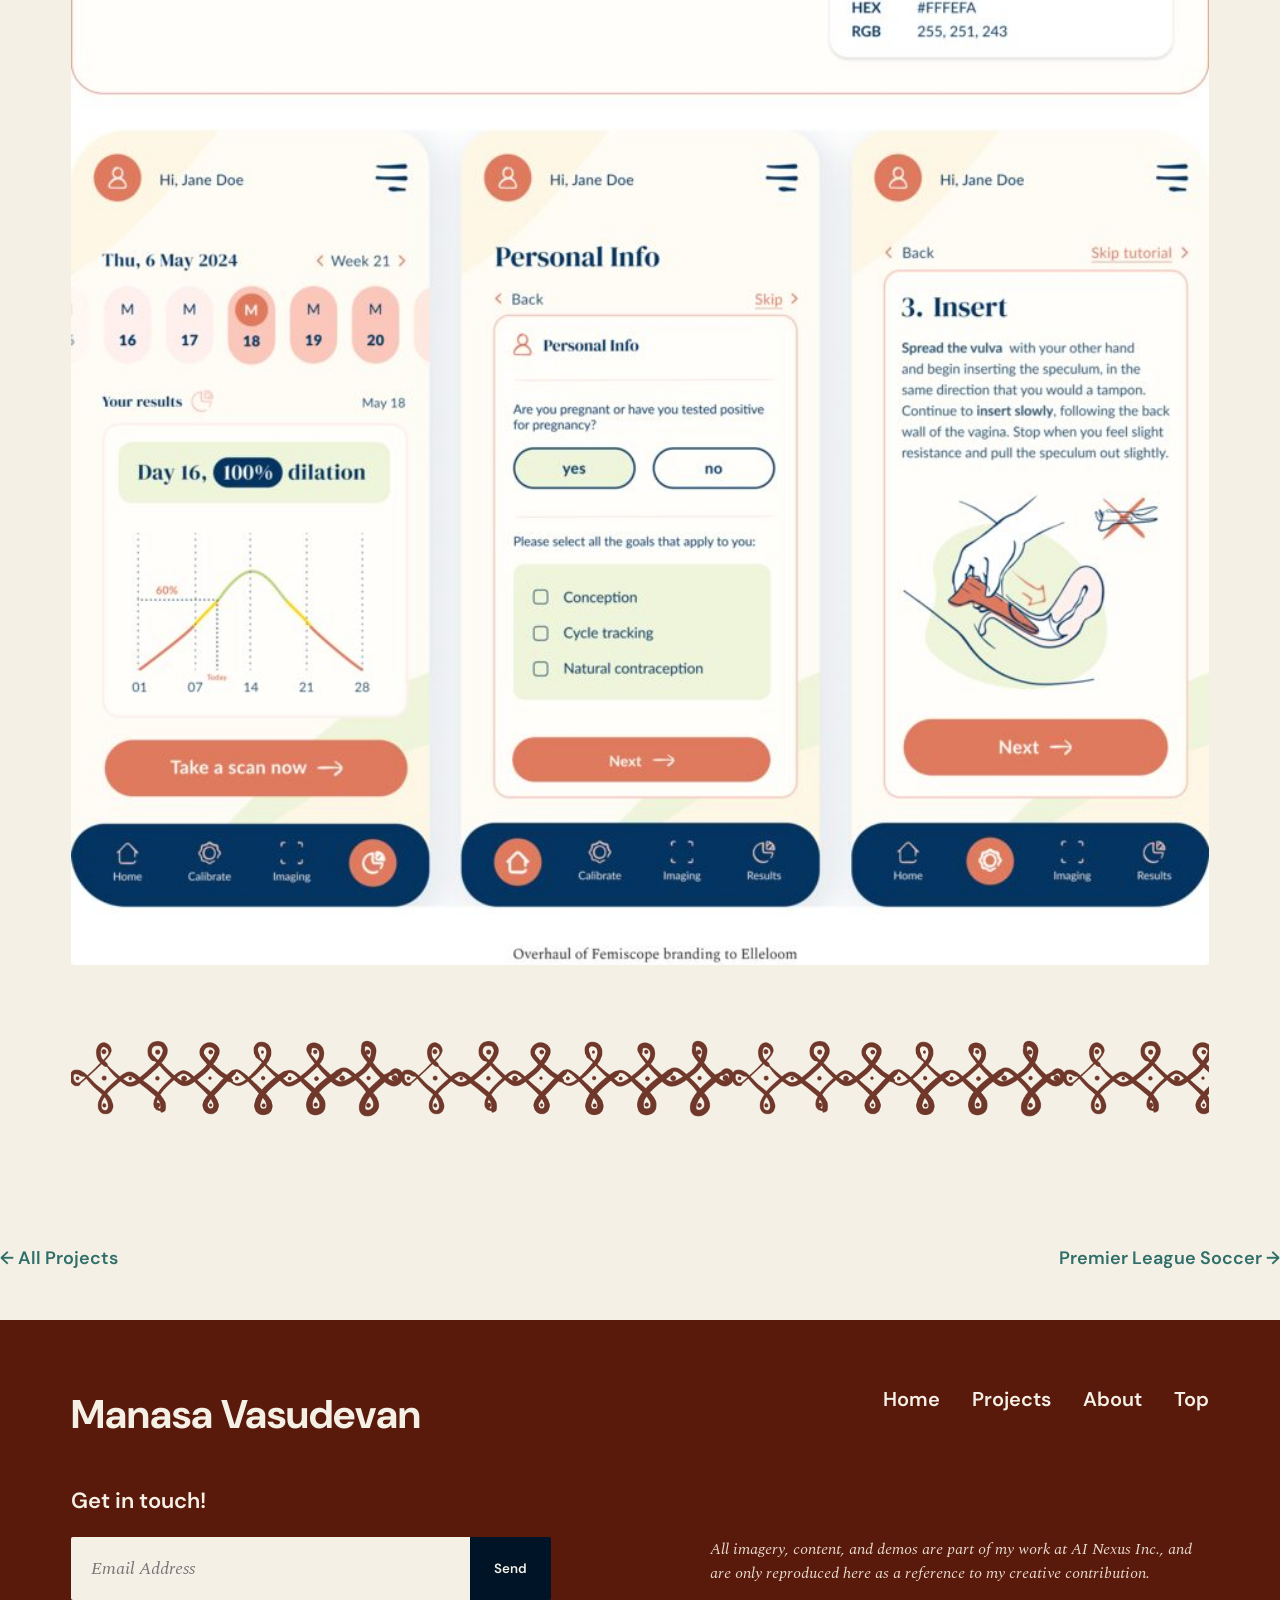
==== commit 61536336: "Elleloom Problem image: new asset, equal height with text; let body text flow to the margin - Replac" ====
--- a/project-elleloom.html
+++ b/project-elleloom.html
@@ -78,13 +78,15 @@
     <div class="wrap">
       <p class="case-section-label">The Problem</p>
       <div class="case-float">
+        <div class="case-float-text">
+          <p>A Netherlands based women's health team had created a reusable speculum that women could use at home to check for their fertile window and plan for conception.</p>
+          <p>The speculum was to be used in conjunction with an app that would allow users to track cycles, provide alerts that indicated that the fertile window had begun, and when a user took a scan with the speculum, the app could provide estimates for chances of conception.</p>
+          <p>The primary concern for the team was <strong>adoption of such a tool for home use</strong>, as well as <strong>privacy and safety of scanning</strong> to estimate chances of conception, so they wanted an app that would gently guide the user through the intended use, and provide disclaimers for the estimates.</p>
+        </div>
         <div class="case-image case-image--float">
           <img src="images/elleloom-problem.jpg" alt="A person using the Elleloom speculum device at home" loading="lazy" decoding="async">
           <p class="case-image-caption">Imagery was created by the Netherlands team.</p>
         </div>
-        <p>A Netherlands based women's health team had created a reusable speculum that women could use at home to check for their fertile window and plan for conception.</p>
-        <p>The speculum was to be used in conjunction with an app that would allow users to track cycles, provide alerts that indicated that the fertile window had begun, and when a user took a scan with the speculum, the app could provide estimates for chances of conception.</p>
-        <p>The primary concern for the team was <strong>adoption of such a tool for home use</strong>, as well as <strong>privacy and safety of scanning</strong> to estimate chances of conception, so they wanted an app that would gently guide the user through the intended use, and provide disclaimers for the estimates.</p>
       </div>
     </div>
   </section>
--- a/css/style.css
+++ b/css/style.css
@@ -255,7 +255,6 @@
 .hero-description {
   font-family: var(--font-body);
   font-size: clamp(20px, 3vw, 32px);
-  max-width: 900px;
   margin: 40px 0;
 }
 
@@ -358,7 +357,6 @@
 .project-description {
   font-family: var(--font-body);
   font-size: clamp(18px, 2.4vw, 28px);
-  max-width: 1100px;
   margin: 0;
 }
 
@@ -664,7 +662,6 @@
 .case-section p {
   font-family: var(--font-body);
   font-size: clamp(18px, 2.2vw, 24px);
-  max-width: 980px;
   margin: 0 0 20px;
 }
 
@@ -706,20 +703,44 @@
   margin-top: 32px;
 }
 
-/* Text-wraps-around-image pattern (same approach as the About section's
-   photo), used where an image sits to the right with paragraphs flowing
-   around it instead of stacking full-width below the text. */
-.case-float::after { content: ""; display: table; clear: both; }
+/* Text-beside-image pattern: two columns, stretched to the same height —
+   the image fills its column via object-fit:cover (cropped, not
+   letterboxed) so it always matches the text column's rendered height. */
+.case-float {
+  display: flex;
+  align-items: stretch;
+  gap: 40px;
+}
+
+.case-float-text {
+  flex: 1 1 0;
+  min-width: 0;
+}
 
 .case-image--float {
-  float: right;
-  width: 340px;
-  max-width: 100%;
-  margin: 0 0 24px 40px;
+  flex: 0 0 340px;
+  margin-top: 0; /* override .case-image's margin-top so both columns start flush at the top */
+  display: flex;
+  flex-direction: column;
+}
+
+.case-image--float img {
+  flex: 1 1 auto;
+  min-height: 0;
+  width: 100%;
+  height: 100%;
+  object-fit: cover;
+}
+
+.case-image--float .case-image-caption {
+  flex: 0 0 auto;
+  margin-top: 8px;
 }
 
 @media (max-width: 700px) {
-  .case-image--float { float: none; width: auto; margin: 0 0 24px; }
+  .case-float { flex-direction: column; }
+  .case-image--float { flex: 0 0 auto; width: 100%; }
+  .case-image--float img { height: auto; }
 }
 
 @media (max-width: 700px) {
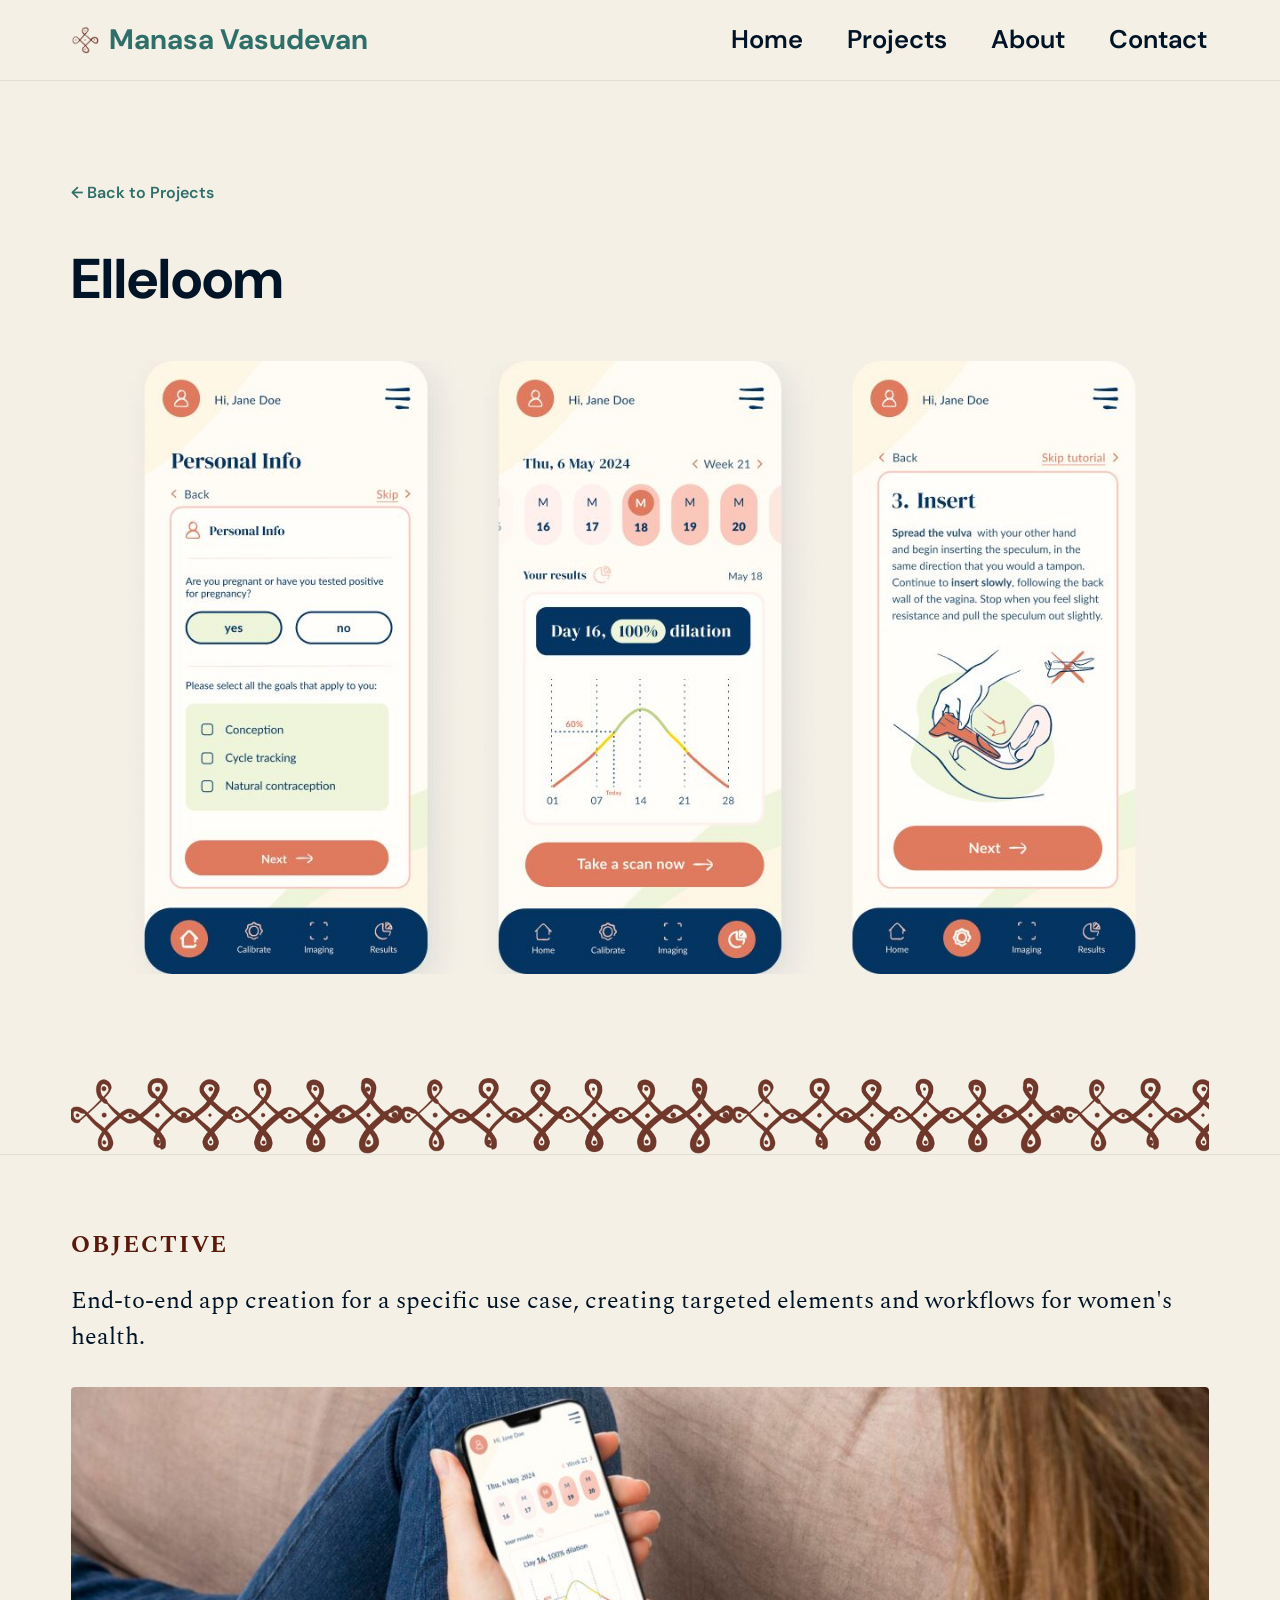
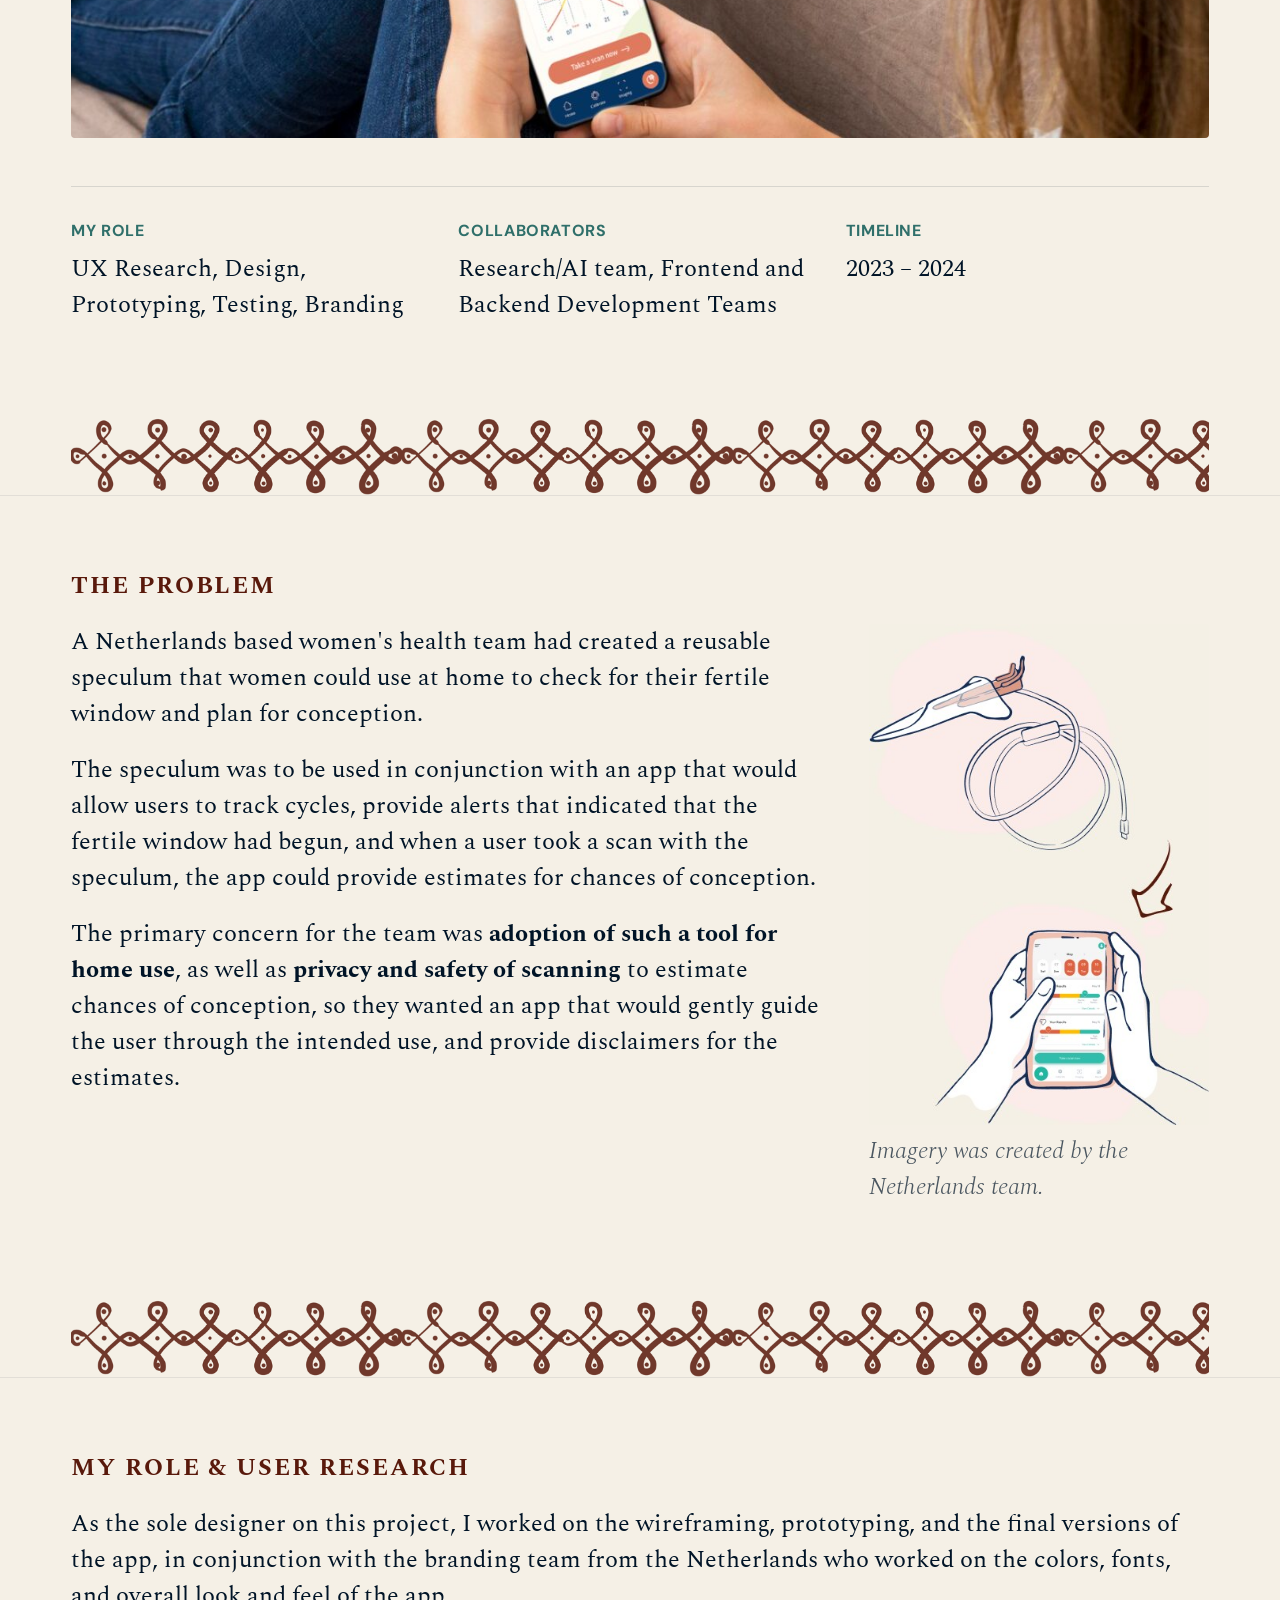
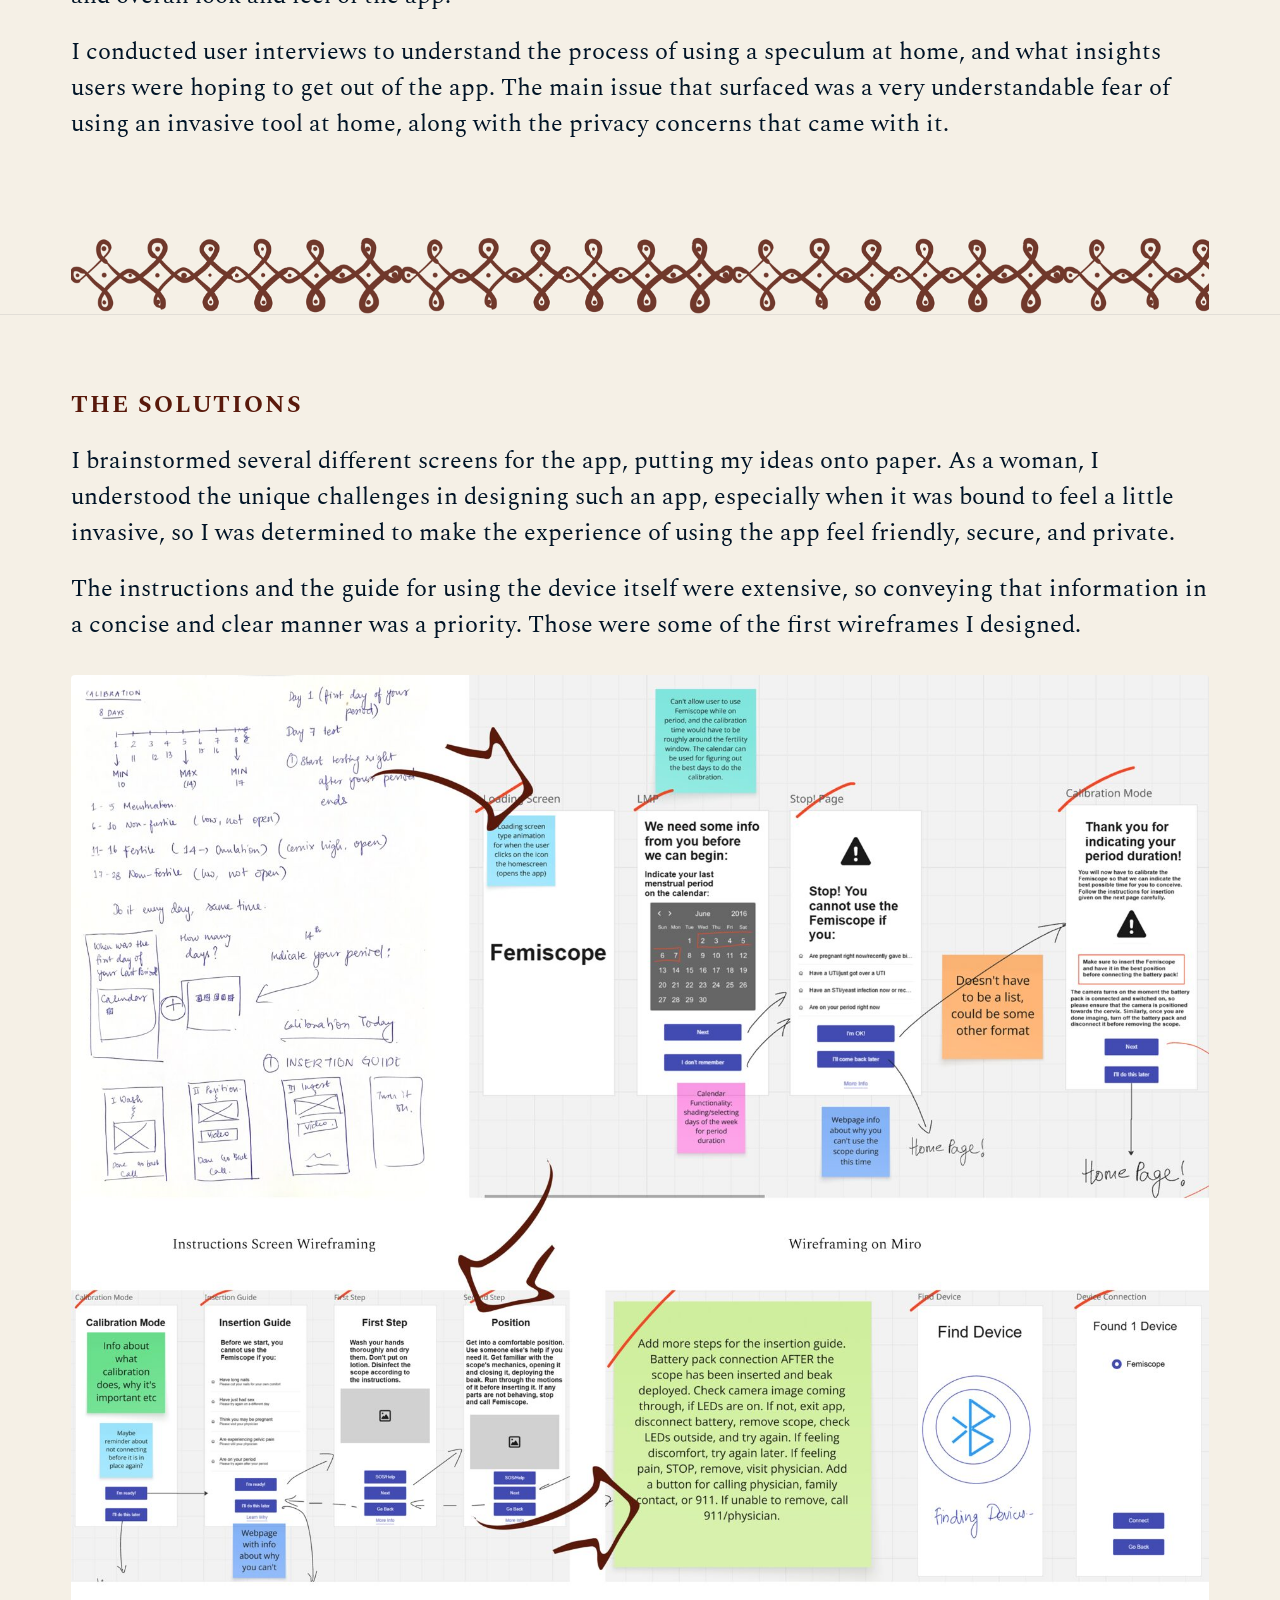
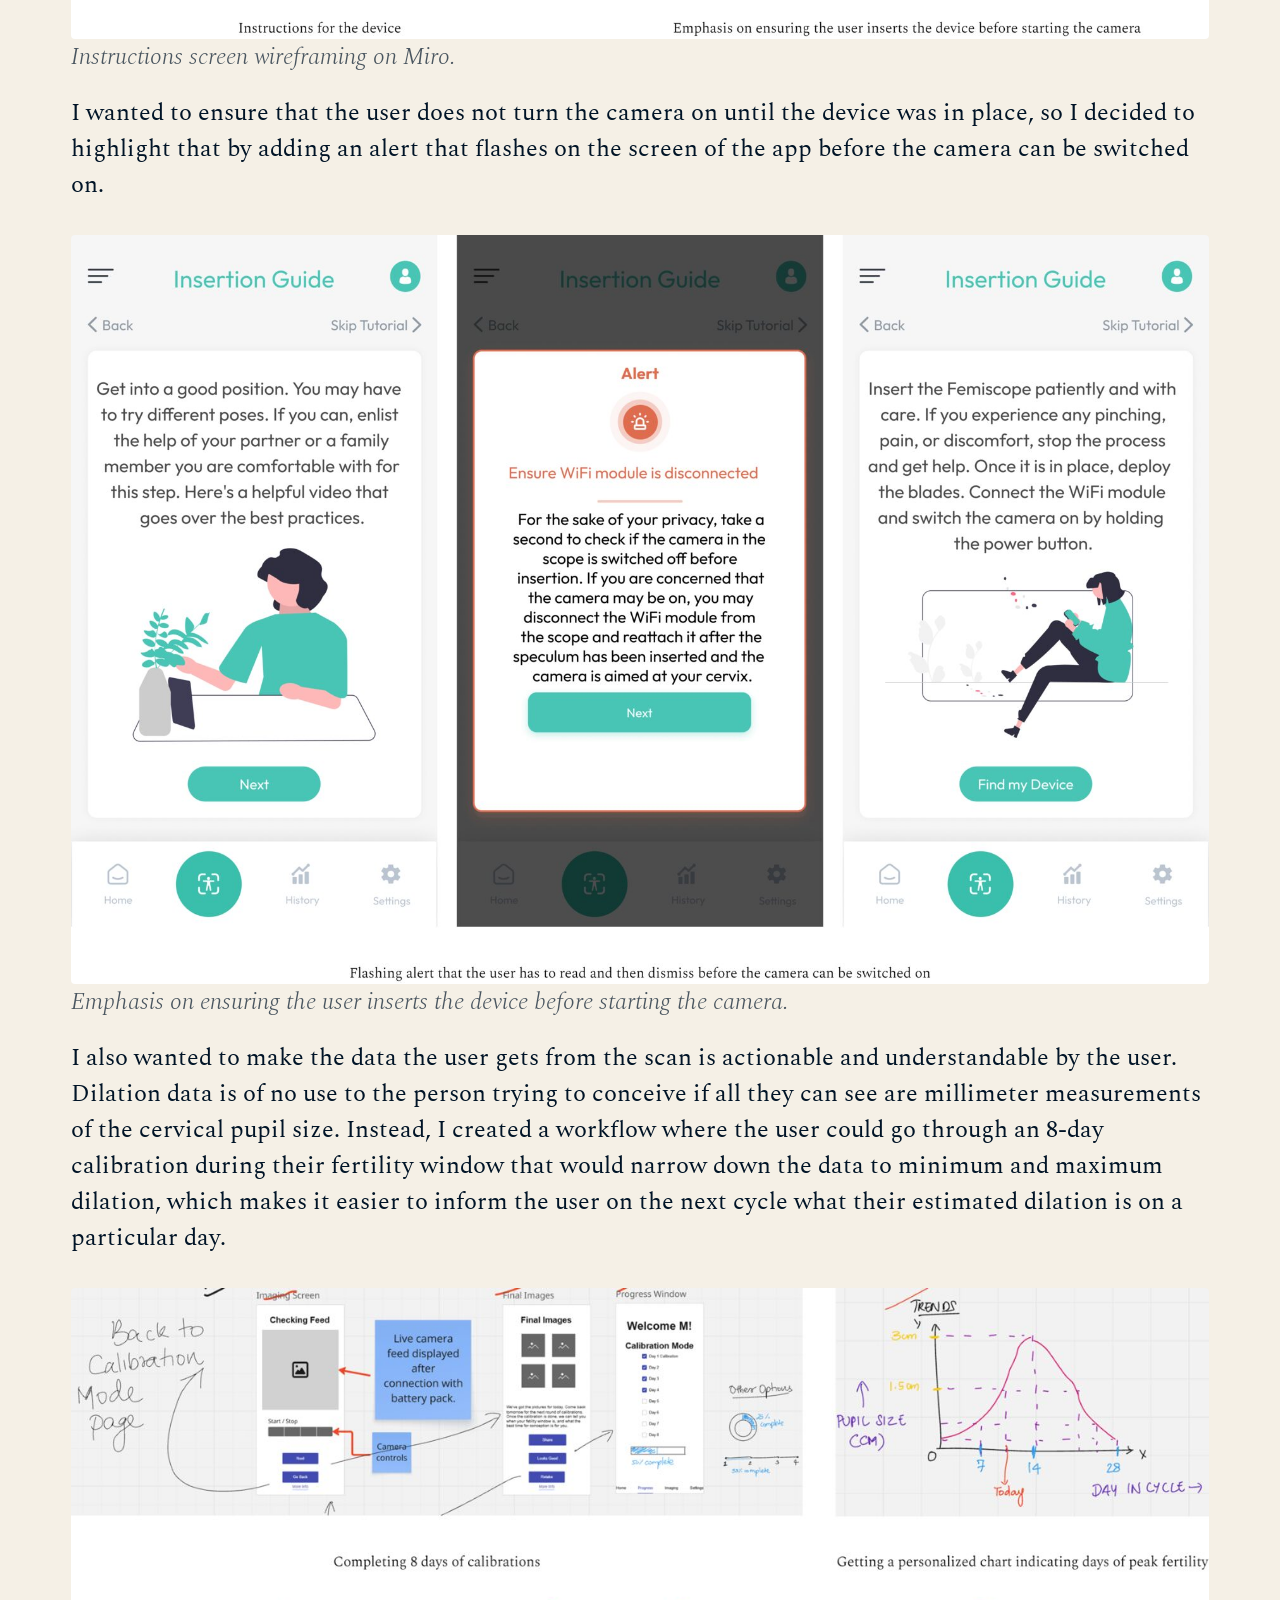
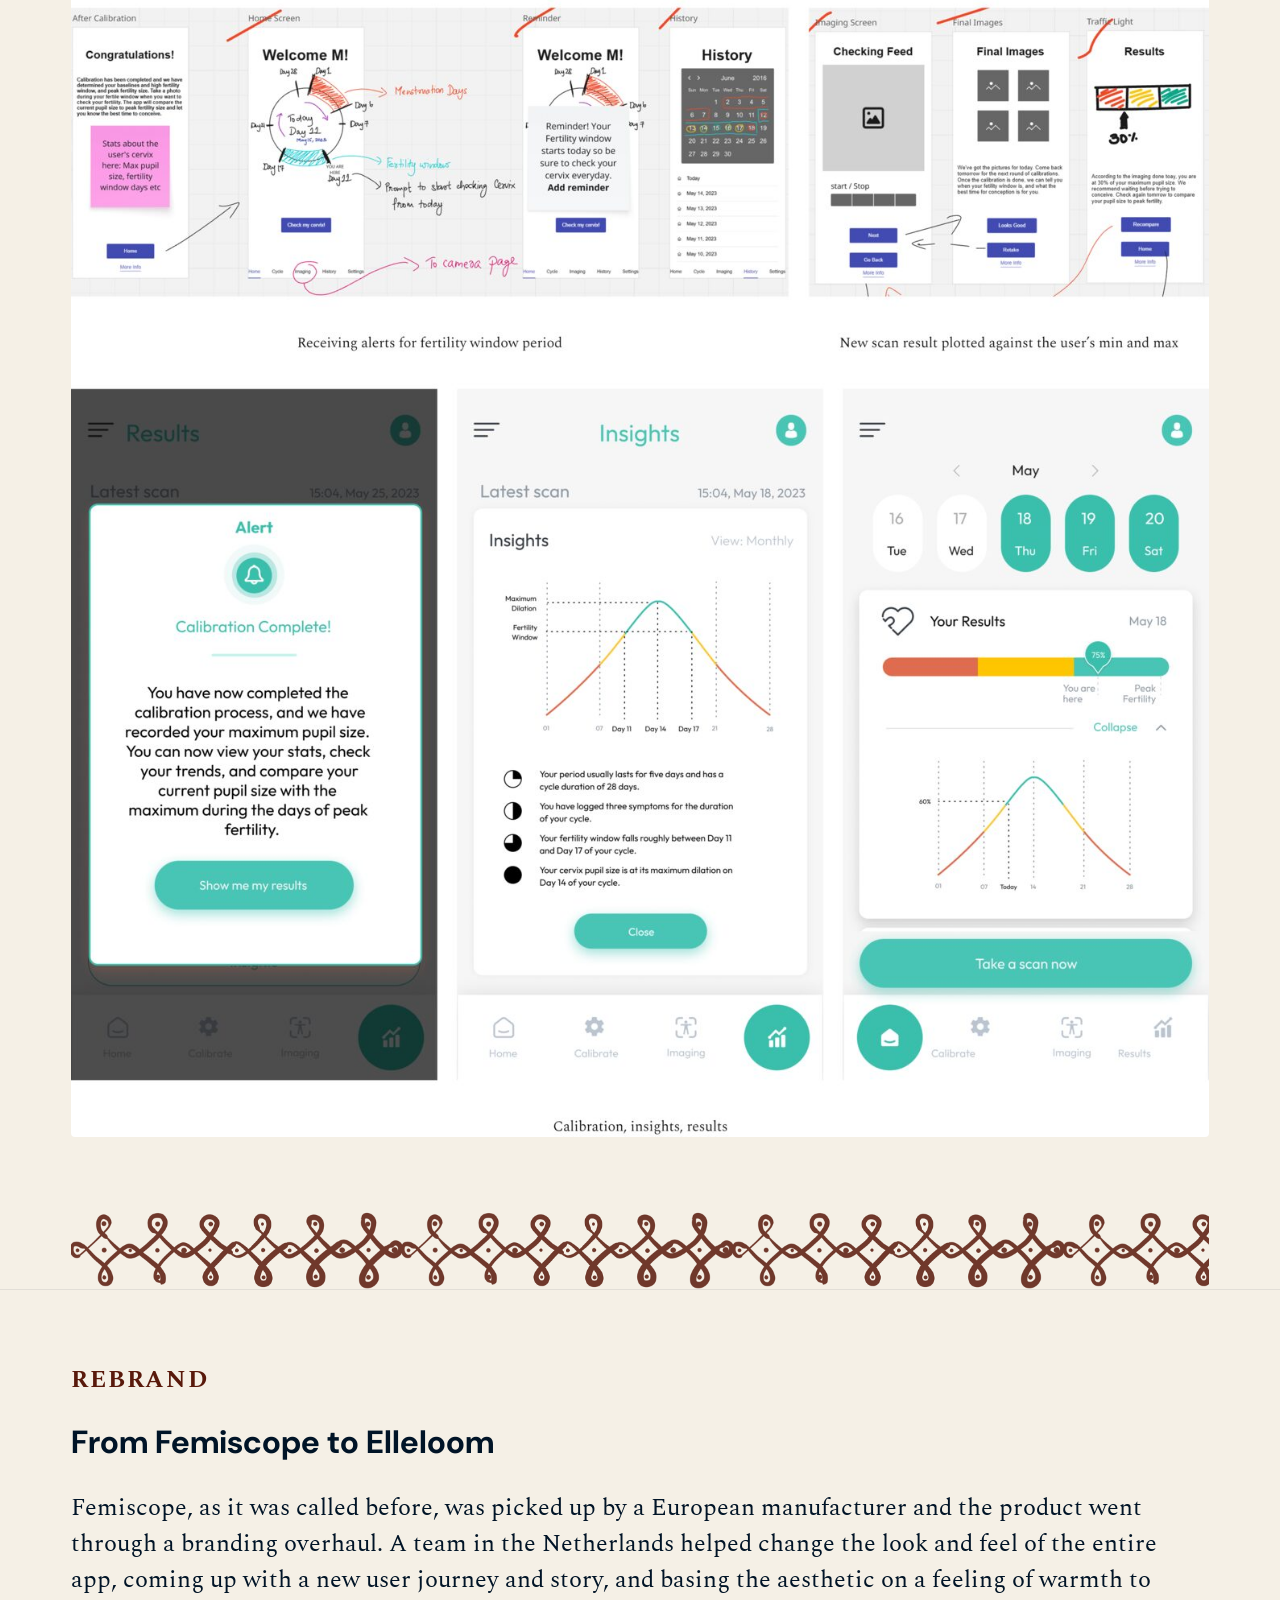
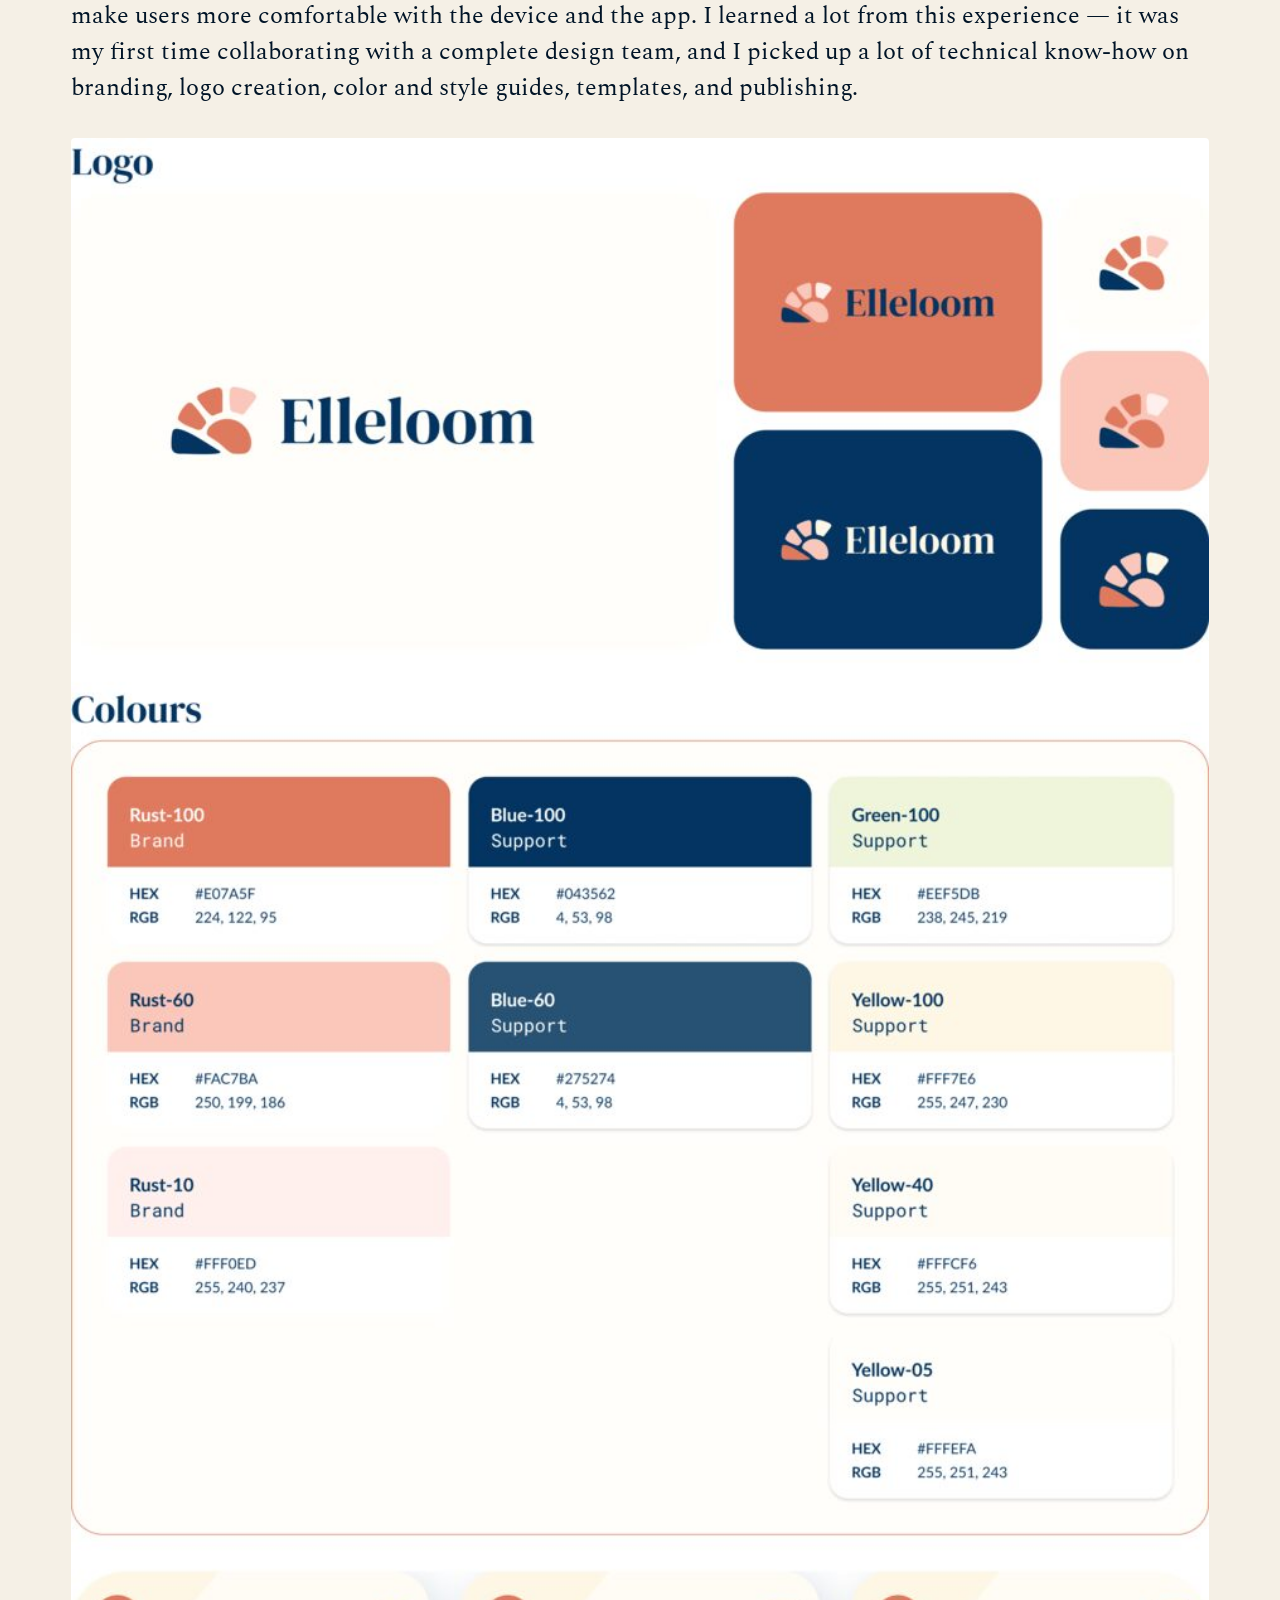
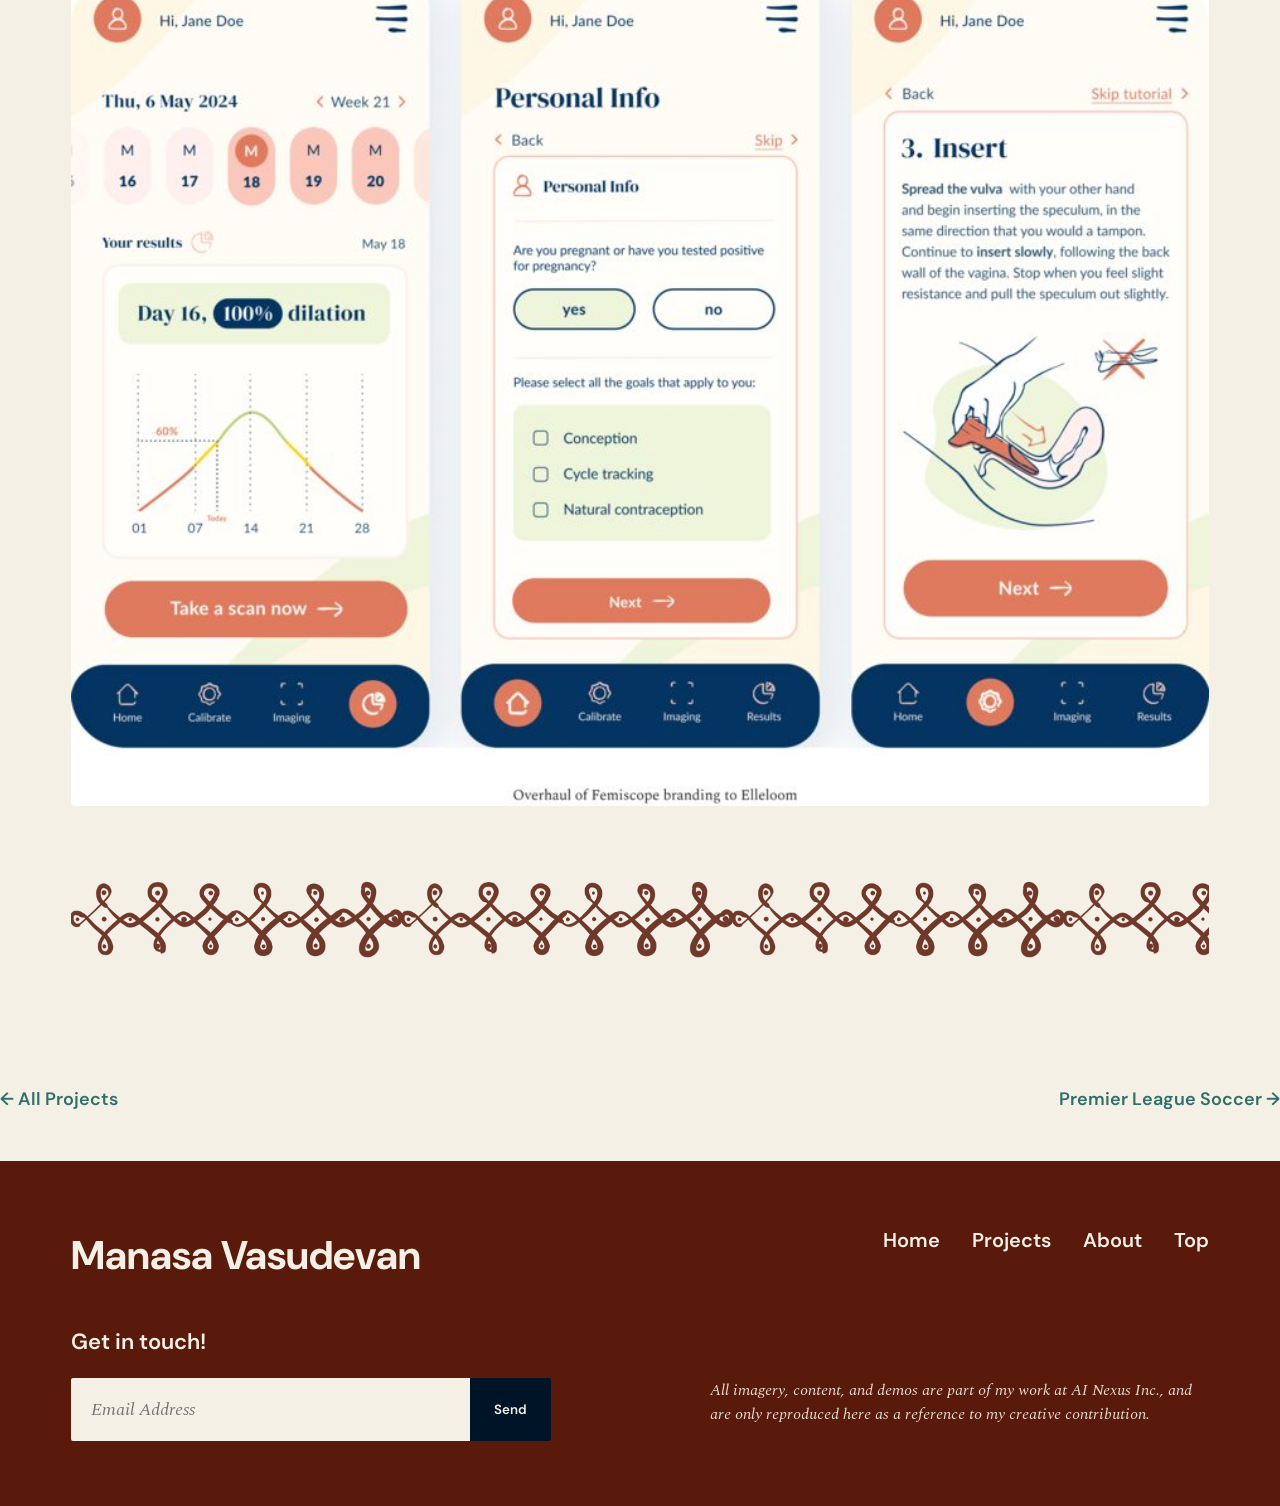
==== commit 15703222: "Elleloom: fix caption background bug, reorder Solutions section - The Problem image's caption was ne" ====
--- a/project-elleloom.html
+++ b/project-elleloom.html
@@ -83,8 +83,10 @@
           <p>The speculum was to be used in conjunction with an app that would allow users to track cycles, provide alerts that indicated that the fertile window had begun, and when a user took a scan with the speculum, the app could provide estimates for chances of conception.</p>
           <p>The primary concern for the team was <strong>adoption of such a tool for home use</strong>, as well as <strong>privacy and safety of scanning</strong> to estimate chances of conception, so they wanted an app that would gently guide the user through the intended use, and provide disclaimers for the estimates.</p>
         </div>
-        <div class="case-image case-image--float">
-          <img src="images/elleloom-problem.jpg" alt="A person using the Elleloom speculum device at home" loading="lazy" decoding="async">
+        <div class="case-image--float">
+          <div class="case-image">
+            <img src="images/elleloom-problem.jpg" alt="A person using the Elleloom speculum device at home" loading="lazy" decoding="async">
+          </div>
           <p class="case-image-caption">Imagery was created by the Netherlands team.</p>
         </div>
       </div>
@@ -106,19 +108,18 @@
   <section class="case-section">
     <div class="wrap">
       <p class="case-section-label">The Solutions</p>
-      <p>I brainstormed several different screens for the app, putting my ideas onto paper. As a woman, I understood the unique challenges in designing such an app, especially when it was bound to feel a little invasive, so I was determined to make the experience feel friendly, secure, and private. The instructions for using the device itself were extensive, so conveying that information concisely was a priority.</p>
-      <div class="case-image-row">
-        <div>
-          <div class="case-image"><img src="images/elleloom-wireframes.jpg" alt="Miro wireframes for the instructions screen flow" loading="lazy" decoding="async"></div>
-          <p class="case-image-caption">Instructions screen wireframing on Miro.</p>
-        </div>
-        <div>
-          <div class="case-image"><img src="images/elleloom-instructions.jpg" alt="Elleloom app instructions screen" loading="lazy" decoding="async"></div>
-          <p class="case-image-caption">Emphasis on ensuring the user inserts the device before starting the camera.</p>
-        </div>
+      <p>I brainstormed several different screens for the app, putting my ideas onto paper. As a woman, I understood the unique challenges in designing such an app, especially when it was bound to feel a little invasive, so I was determined to make the experience of using the app feel friendly, secure, and private.</p>
+      <p>The instructions and the guide for using the device itself were extensive, so conveying that information in a concise and clear manner was a priority. Those were some of the first wireframes I designed.</p>
+      <div class="case-image">
+        <img src="images/elleloom-wireframes.jpg" alt="Miro wireframes for the instructions screen flow" loading="lazy" decoding="async">
       </div>
-      <p>I wanted to ensure the user didn't turn the camera on until the device was in place, so I added an alert that flashes on screen before the camera can be switched on.</p>
-      <p>I also wanted the data from a scan to be actionable and understandable. Dilation data in millimeters means nothing to someone trying to conceive. Instead, I created an 8-day calibration workflow during the fertility window that narrows the data down to a minimum and maximum dilation, making it easy to tell the user their estimated dilation on any given day of their next cycle.</p>
+      <p class="case-image-caption">Instructions screen wireframing on Miro.</p>
+      <p>I wanted to ensure that the user does not turn the camera on until the device was in place, so I decided to highlight that by adding an alert that flashes on the screen of the app before the camera can be switched on.</p>
+      <div class="case-image">
+        <img src="images/elleloom-instructions.jpg" alt="Elleloom app instructions screen" loading="lazy" decoding="async">
+      </div>
+      <p class="case-image-caption">Emphasis on ensuring the user inserts the device before starting the camera.</p>
+      <p>I also wanted to make the data the user gets from the scan is actionable and understandable by the user. Dilation data is of no use to the person trying to conceive if all they can see are millimeter measurements of the cervical pupil size. Instead, I created a workflow where the user could go through an 8-day calibration during their fertility window that would narrow down the data to minimum and maximum dilation, which makes it easier to inform the user on the next cycle what their estimated dilation is on a particular day.</p>
       <div class="case-image">
         <img src="images/elleloom-solutions.jpg" alt="Elleloom app screens: insertion guide, calibration, and results" loading="lazy" decoding="async">
       </div>
--- a/css/style.css
+++ b/css/style.css
@@ -719,14 +719,20 @@
 
 .case-image--float {
   flex: 0 0 340px;
-  margin-top: 0; /* override .case-image's margin-top so both columns start flush at the top */
   display: flex;
   flex-direction: column;
 }
 
-.case-image--float img {
+/* The caption sits as a sibling here, not inside .case-image, so it renders
+   on the page background instead of .case-image's own #E4DCCB fill —
+   matching every other caption on the site. */
+.case-image--float .case-image {
   flex: 1 1 auto;
   min-height: 0;
+  margin-top: 0; /* override .case-image's margin-top so both columns start flush at the top */
+}
+
+.case-image--float .case-image img {
   width: 100%;
   height: 100%;
   object-fit: cover;
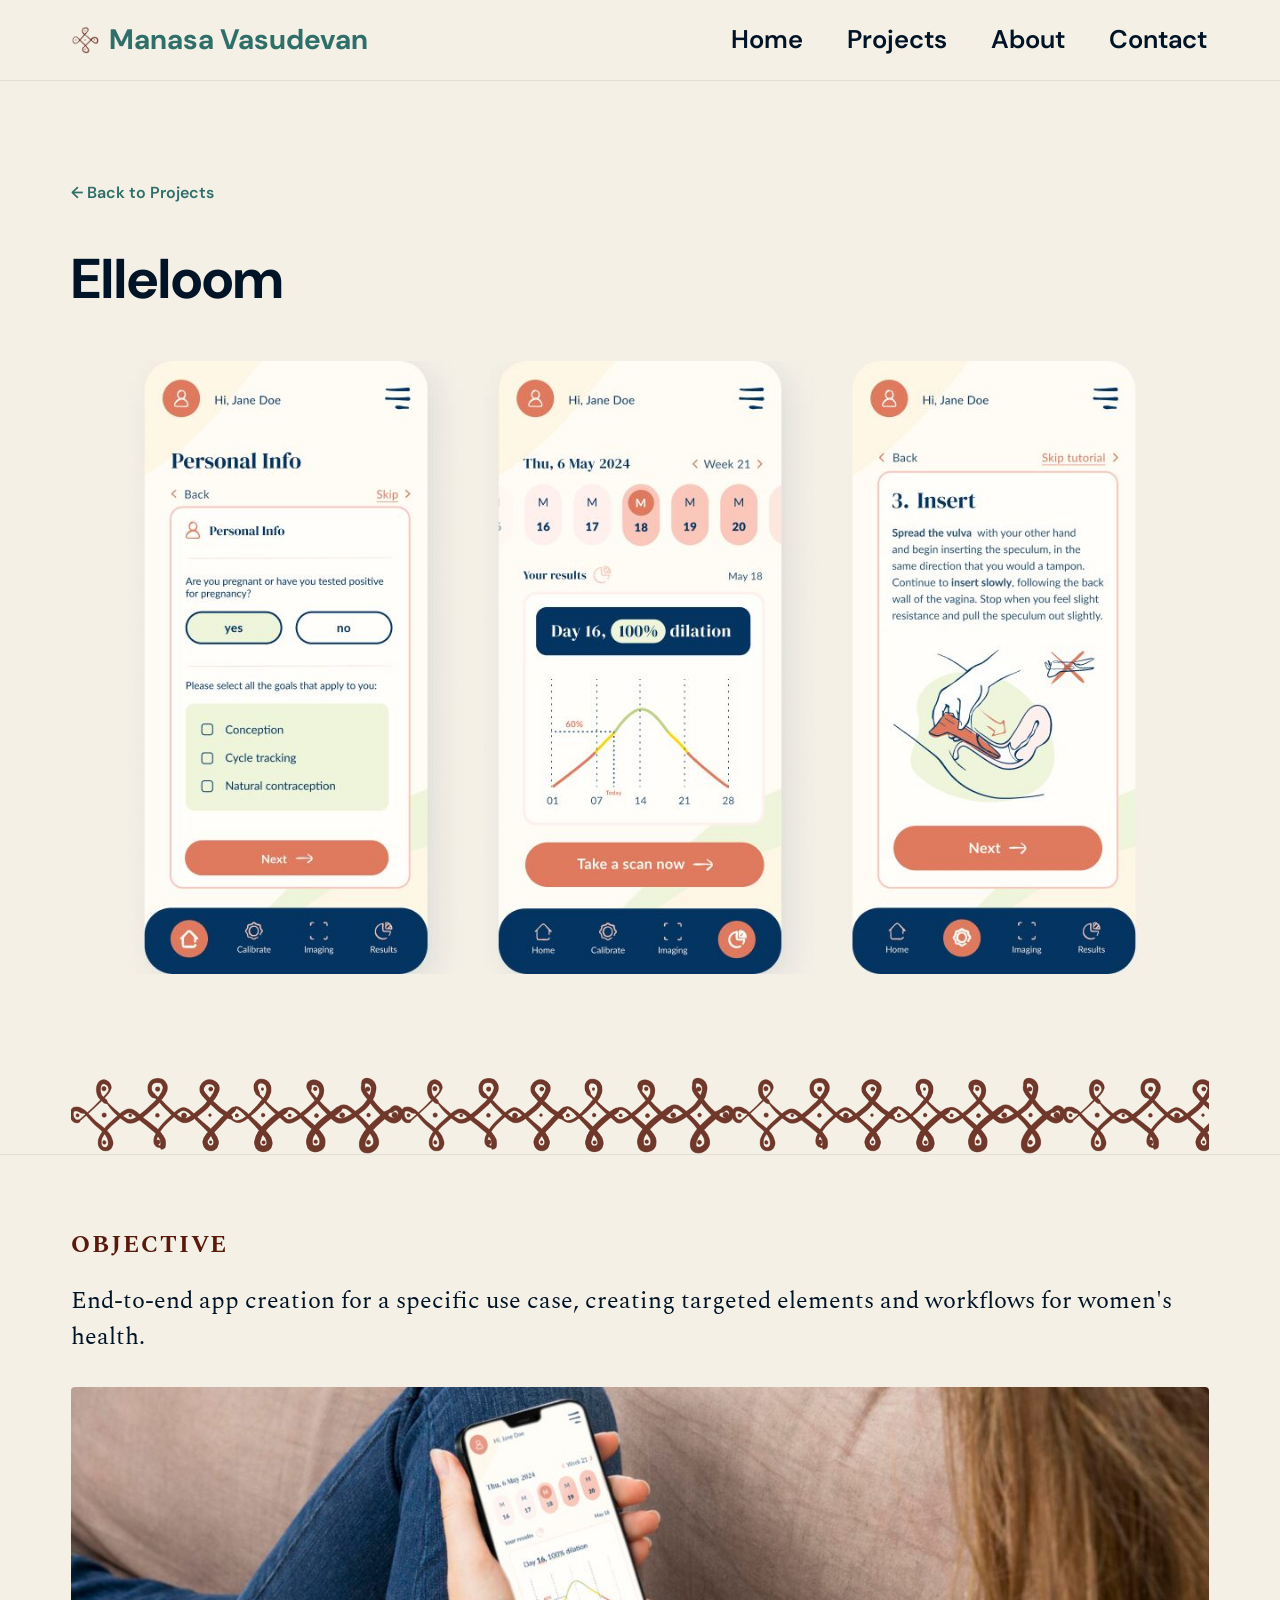
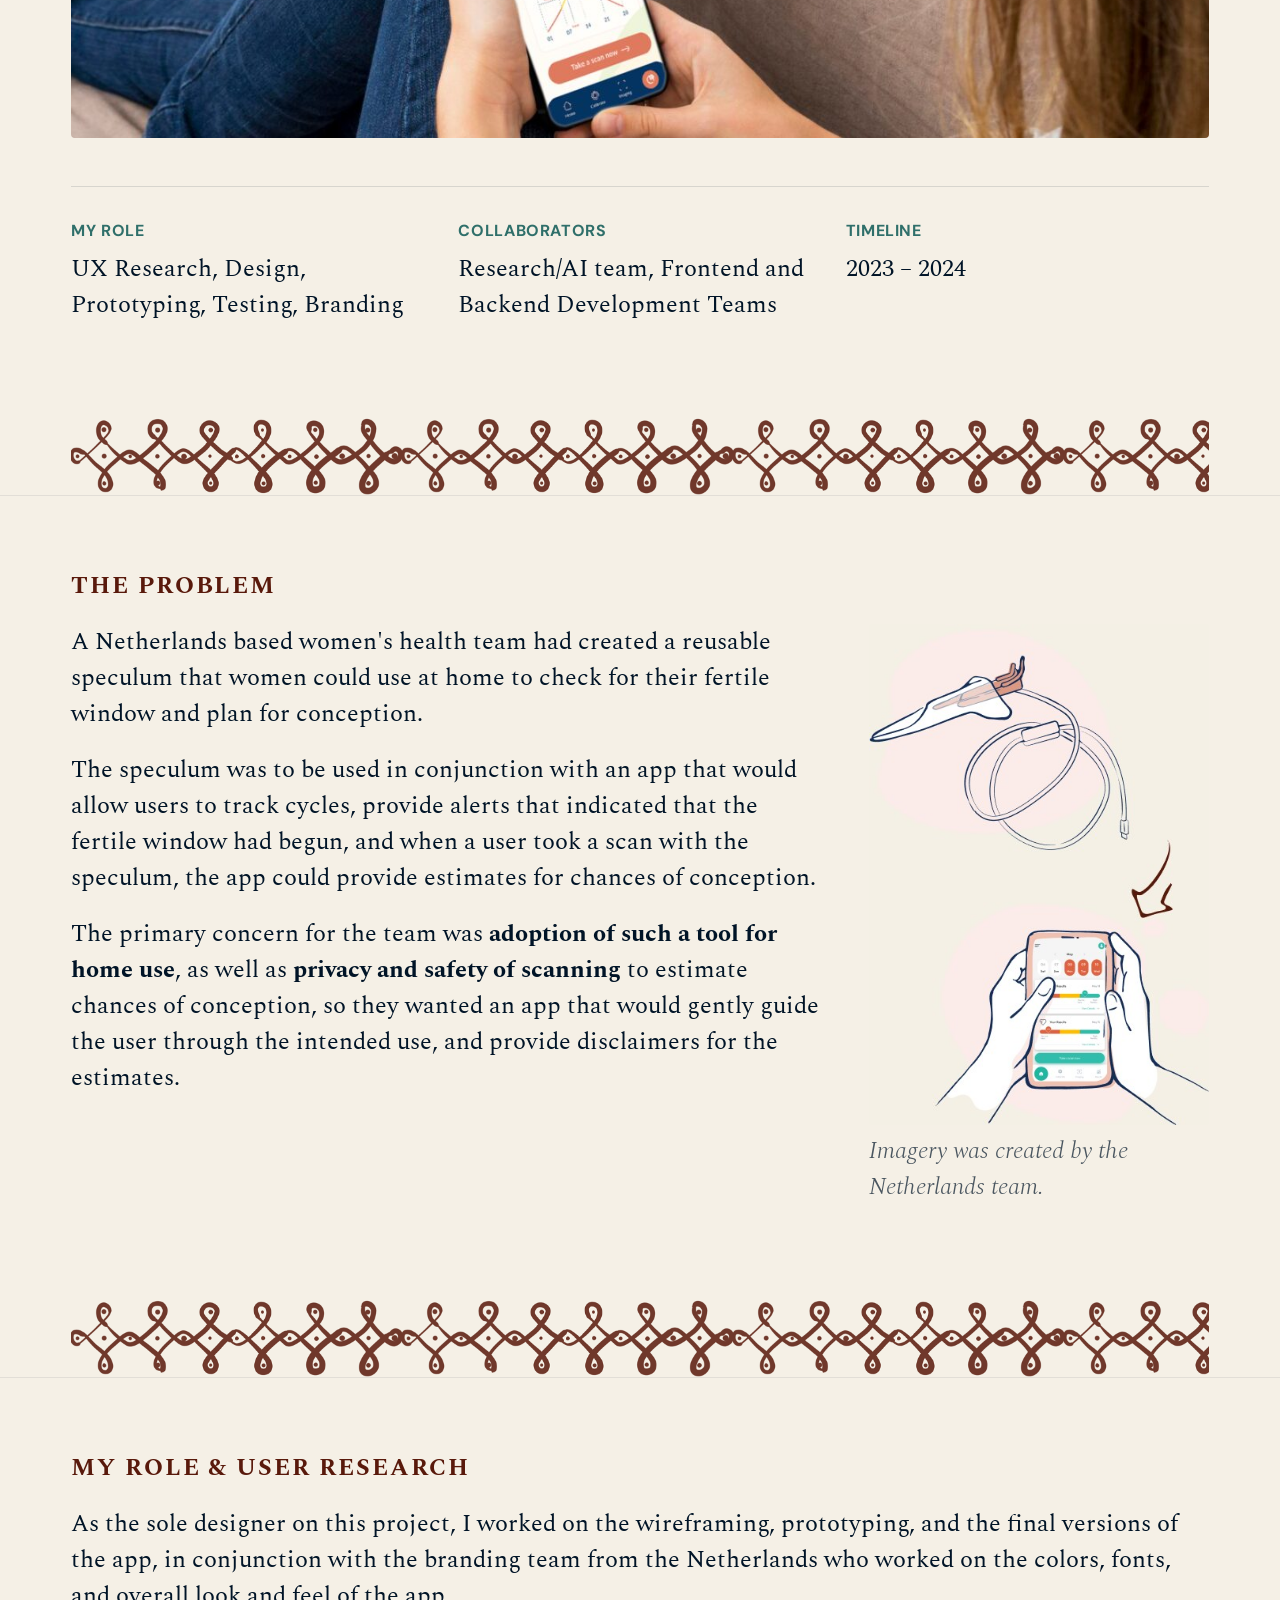
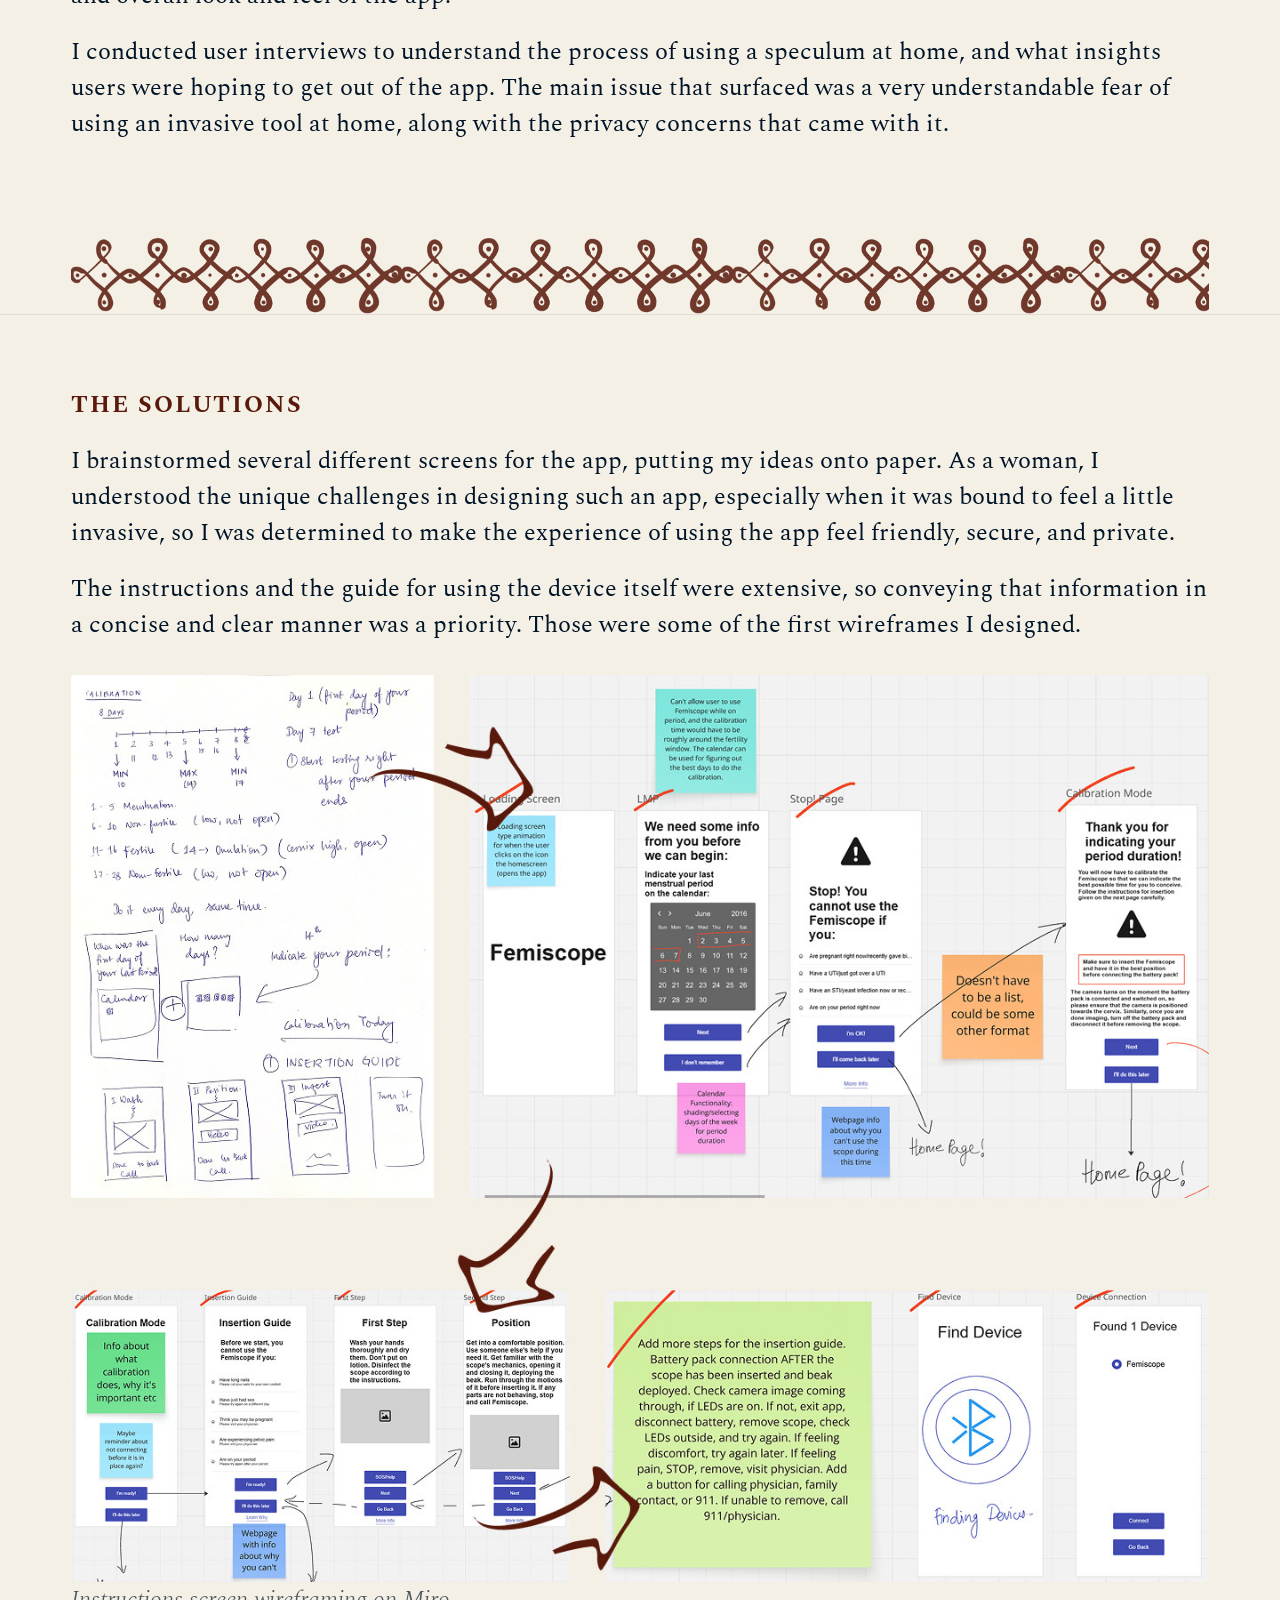
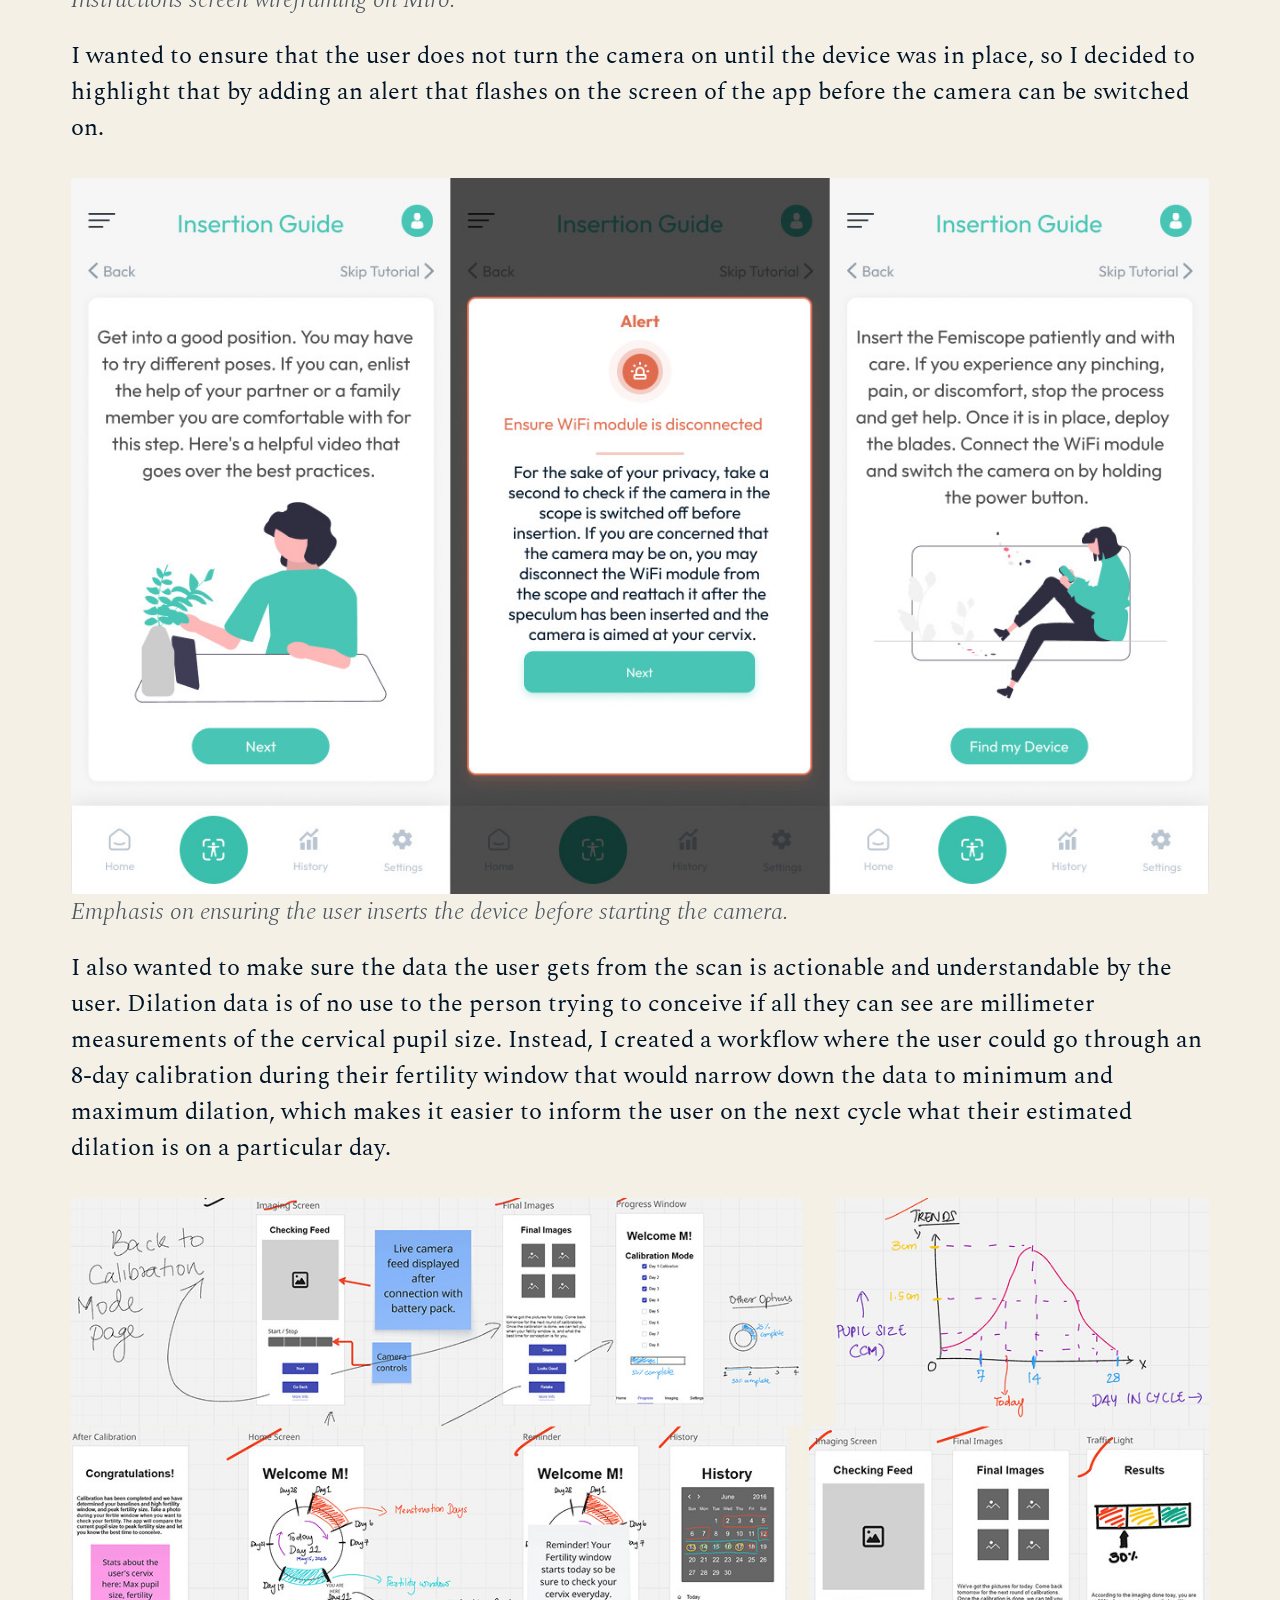
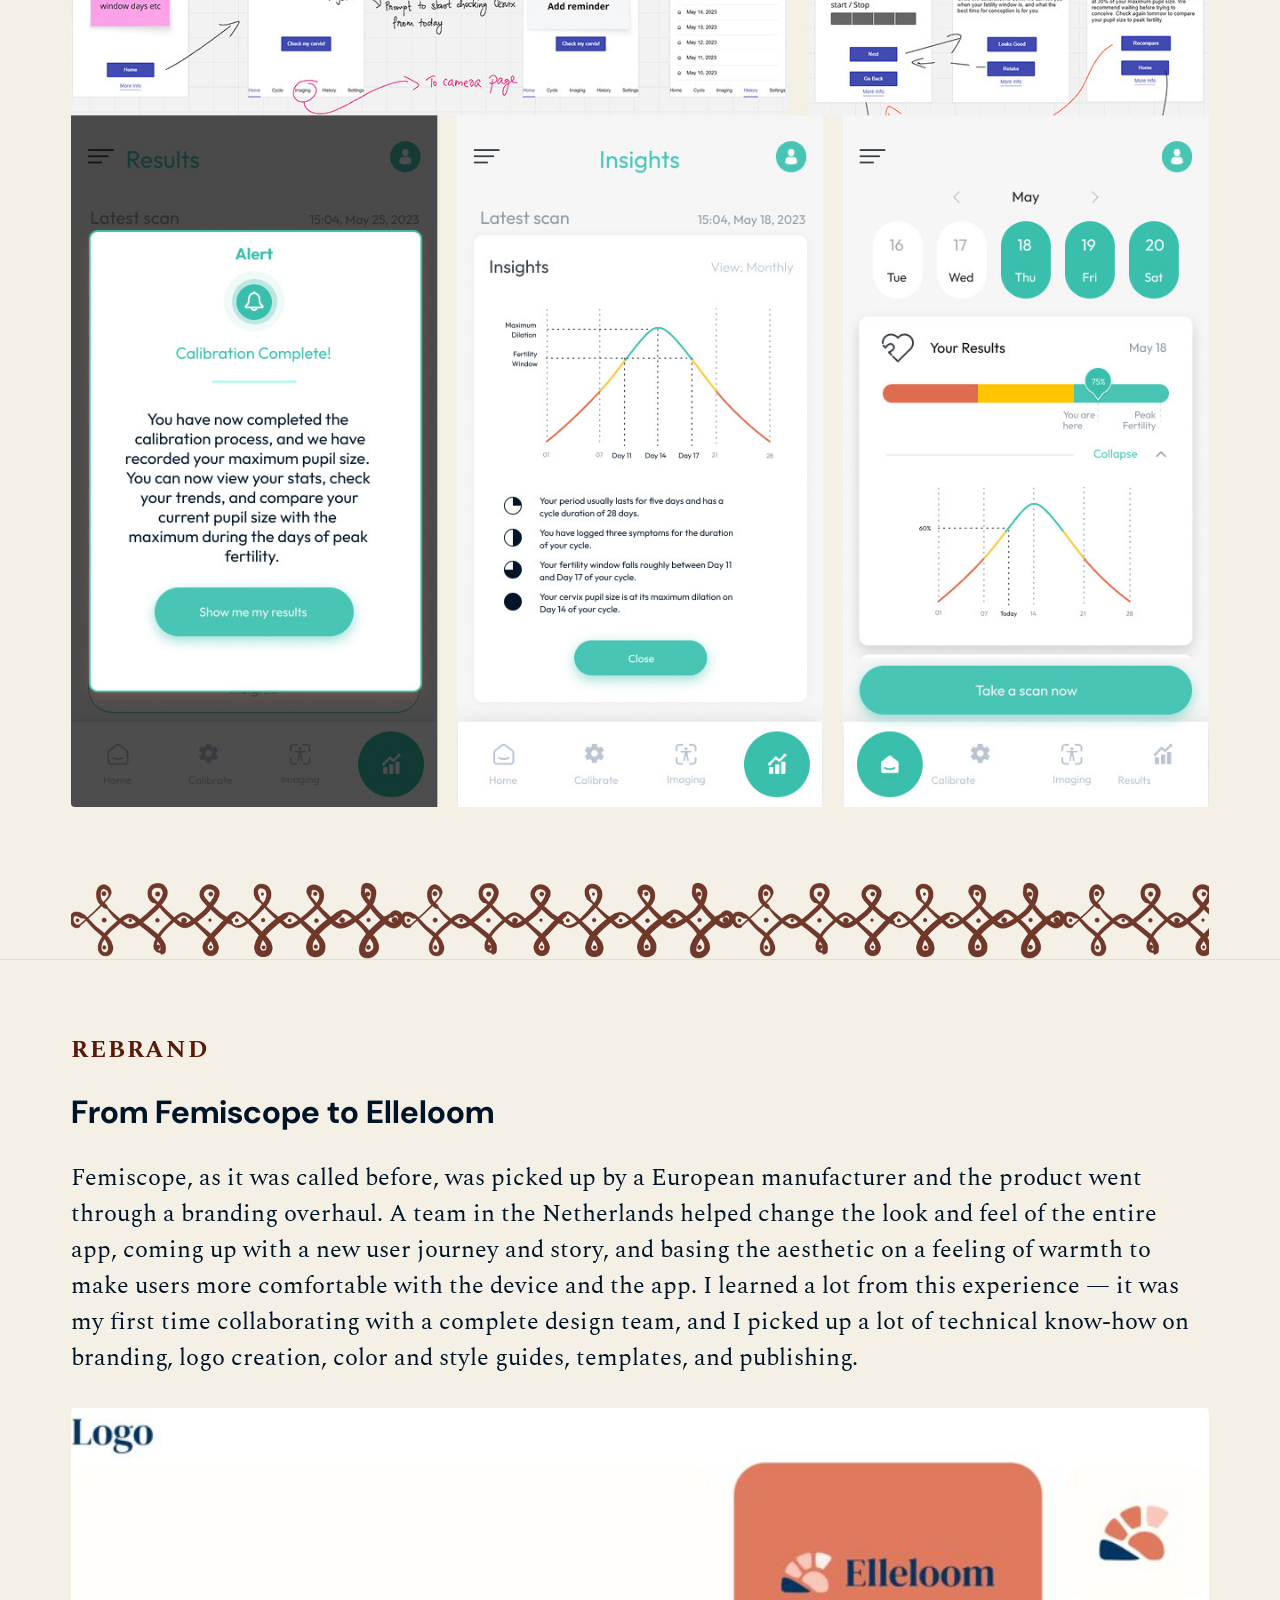
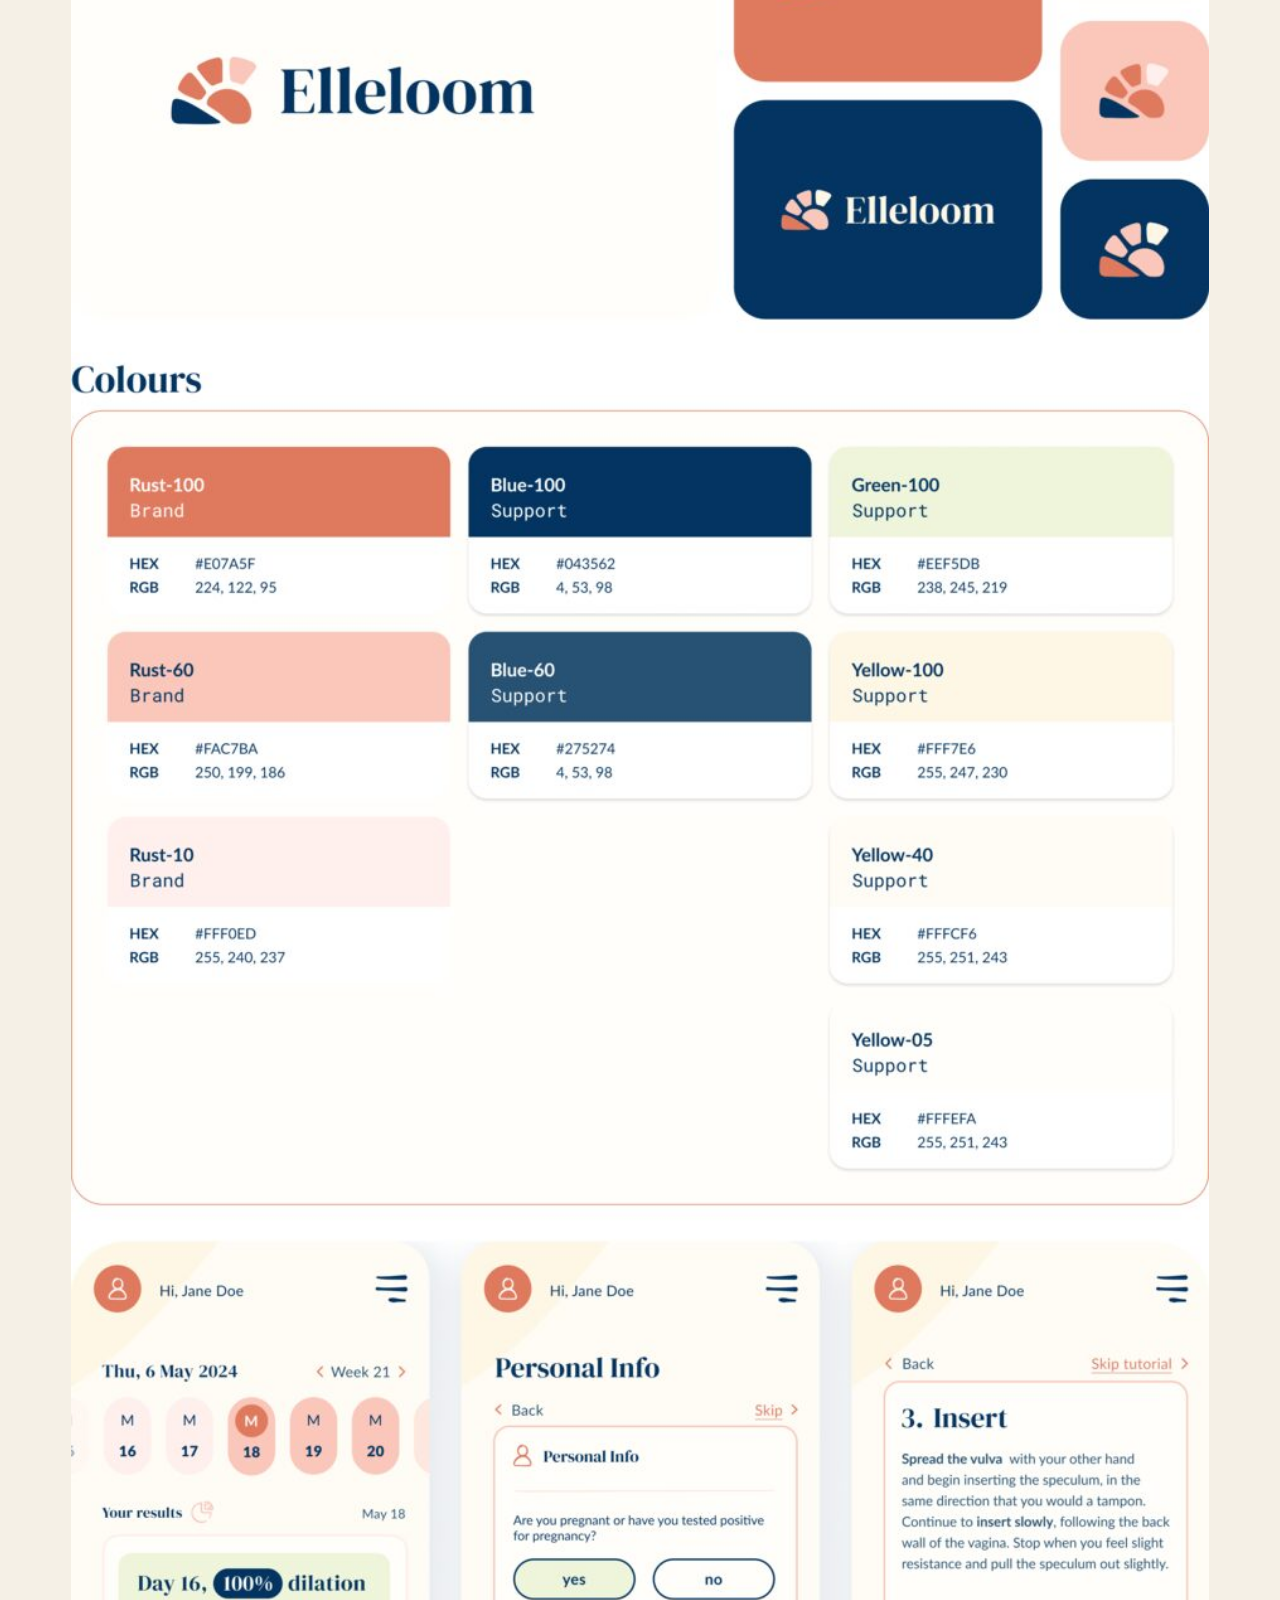
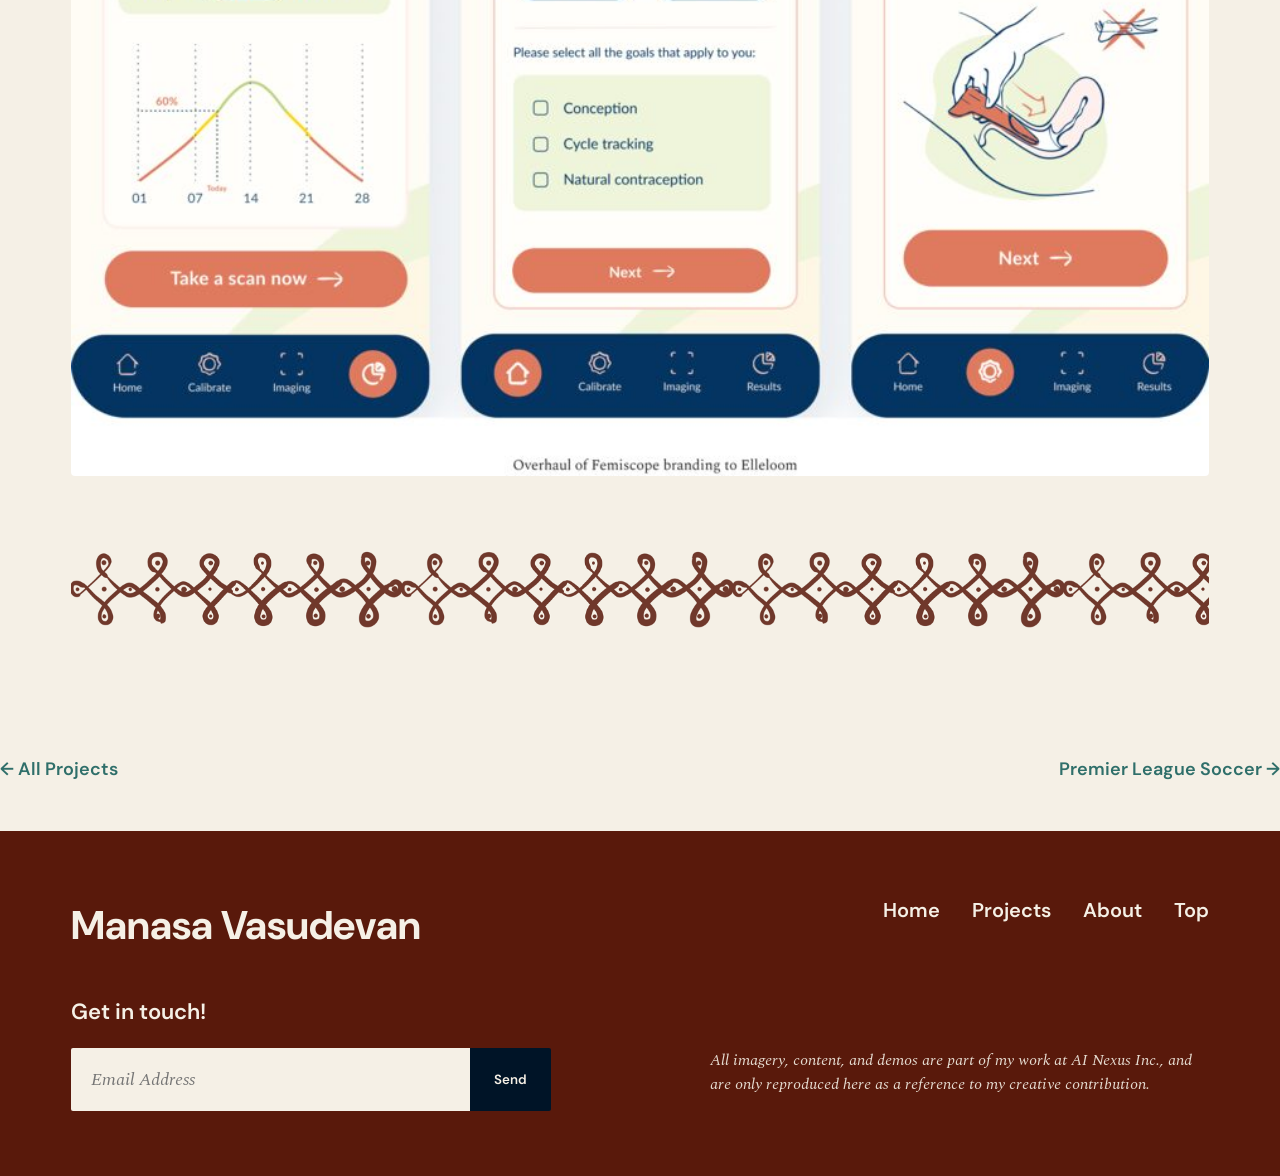
==== commit 085249bb: "Elleloom Solutions images: remove transparent gaps instead of flattening them to white The re-upload" ====
--- a/project-elleloom.html
+++ b/project-elleloom.html
@@ -119,7 +119,7 @@
         <img src="images/elleloom-instructions.jpg" alt="Elleloom app instructions screen" loading="lazy" decoding="async">
       </div>
       <p class="case-image-caption">Emphasis on ensuring the user inserts the device before starting the camera.</p>
-      <p>I also wanted to make the data the user gets from the scan is actionable and understandable by the user. Dilation data is of no use to the person trying to conceive if all they can see are millimeter measurements of the cervical pupil size. Instead, I created a workflow where the user could go through an 8-day calibration during their fertility window that would narrow down the data to minimum and maximum dilation, which makes it easier to inform the user on the next cycle what their estimated dilation is on a particular day.</p>
+      <p>I also wanted to make sure the data the user gets from the scan is actionable and understandable by the user. Dilation data is of no use to the person trying to conceive if all they can see are millimeter measurements of the cervical pupil size. Instead, I created a workflow where the user could go through an 8-day calibration during their fertility window that would narrow down the data to minimum and maximum dilation, which makes it easier to inform the user on the next cycle what their estimated dilation is on a particular day.</p>
       <div class="case-image">
         <img src="images/elleloom-solutions.jpg" alt="Elleloom app screens: insertion guide, calibration, and results" loading="lazy" decoding="async">
       </div>
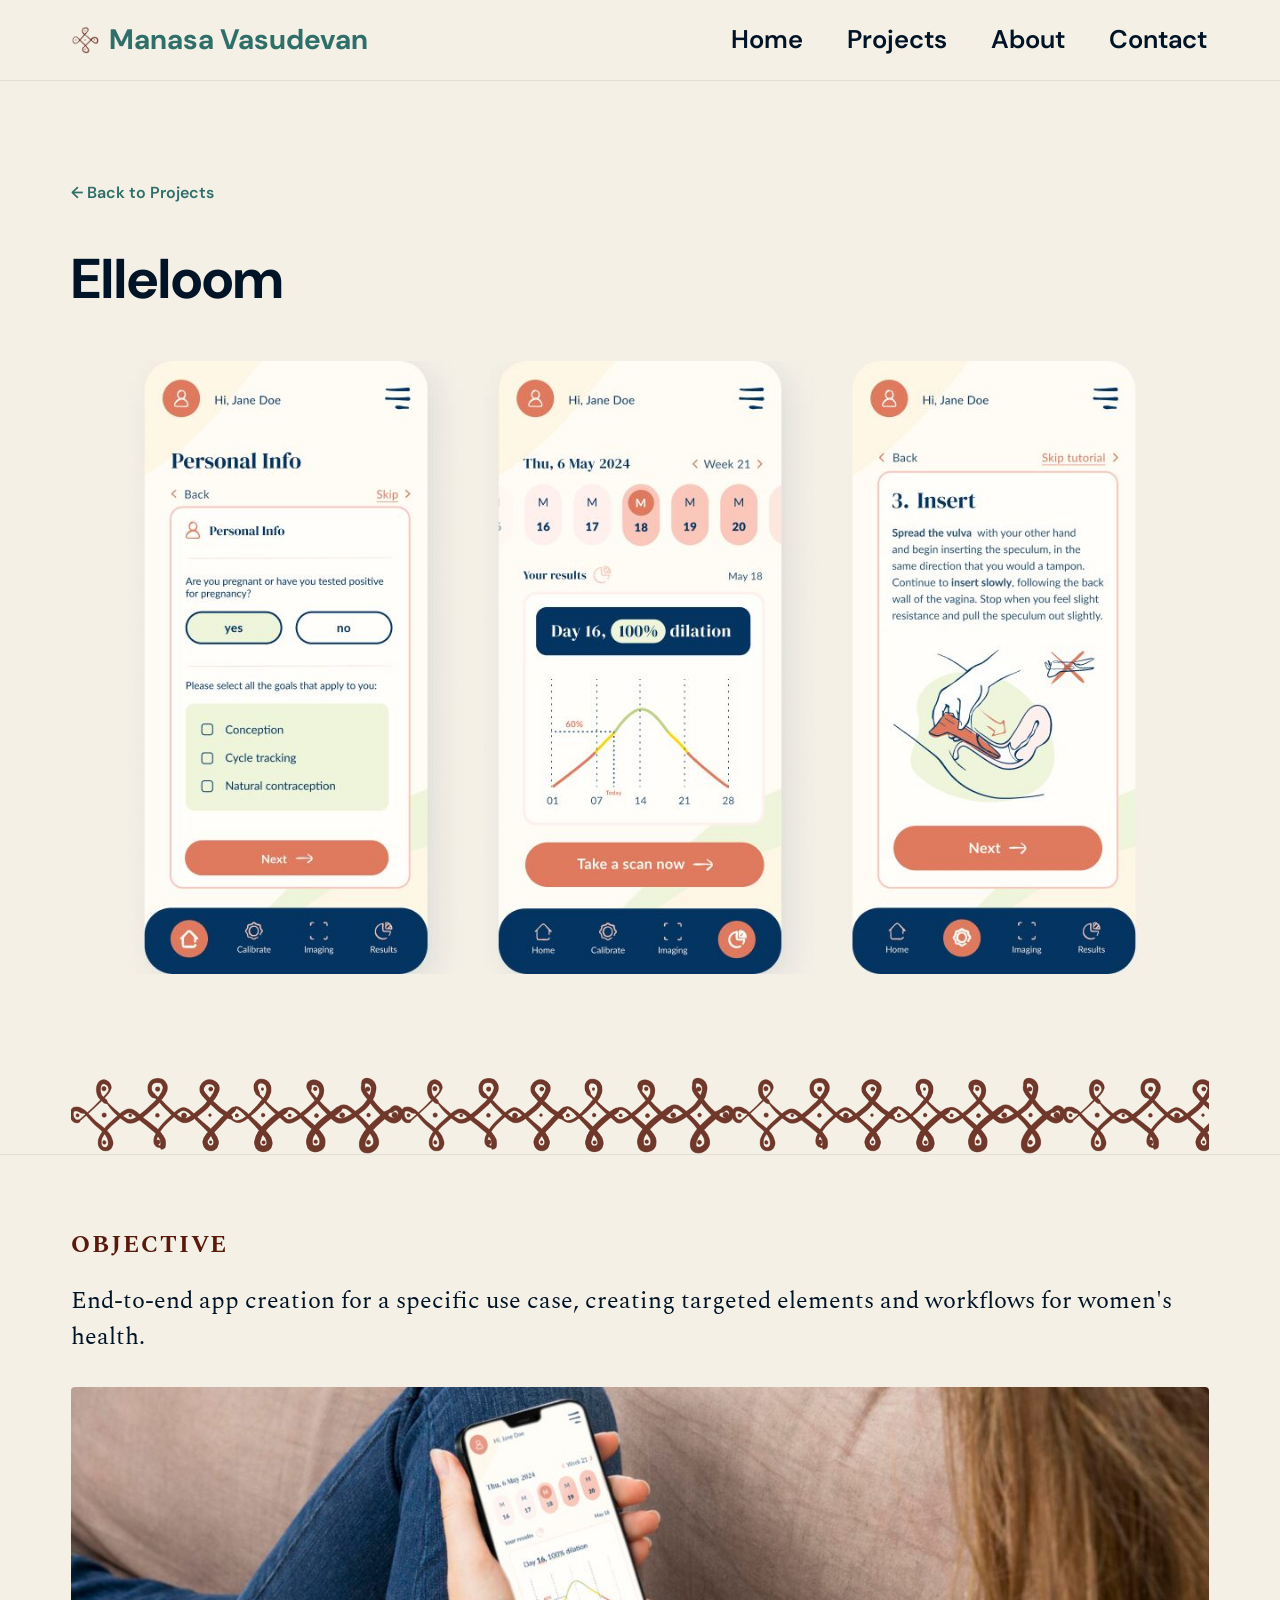
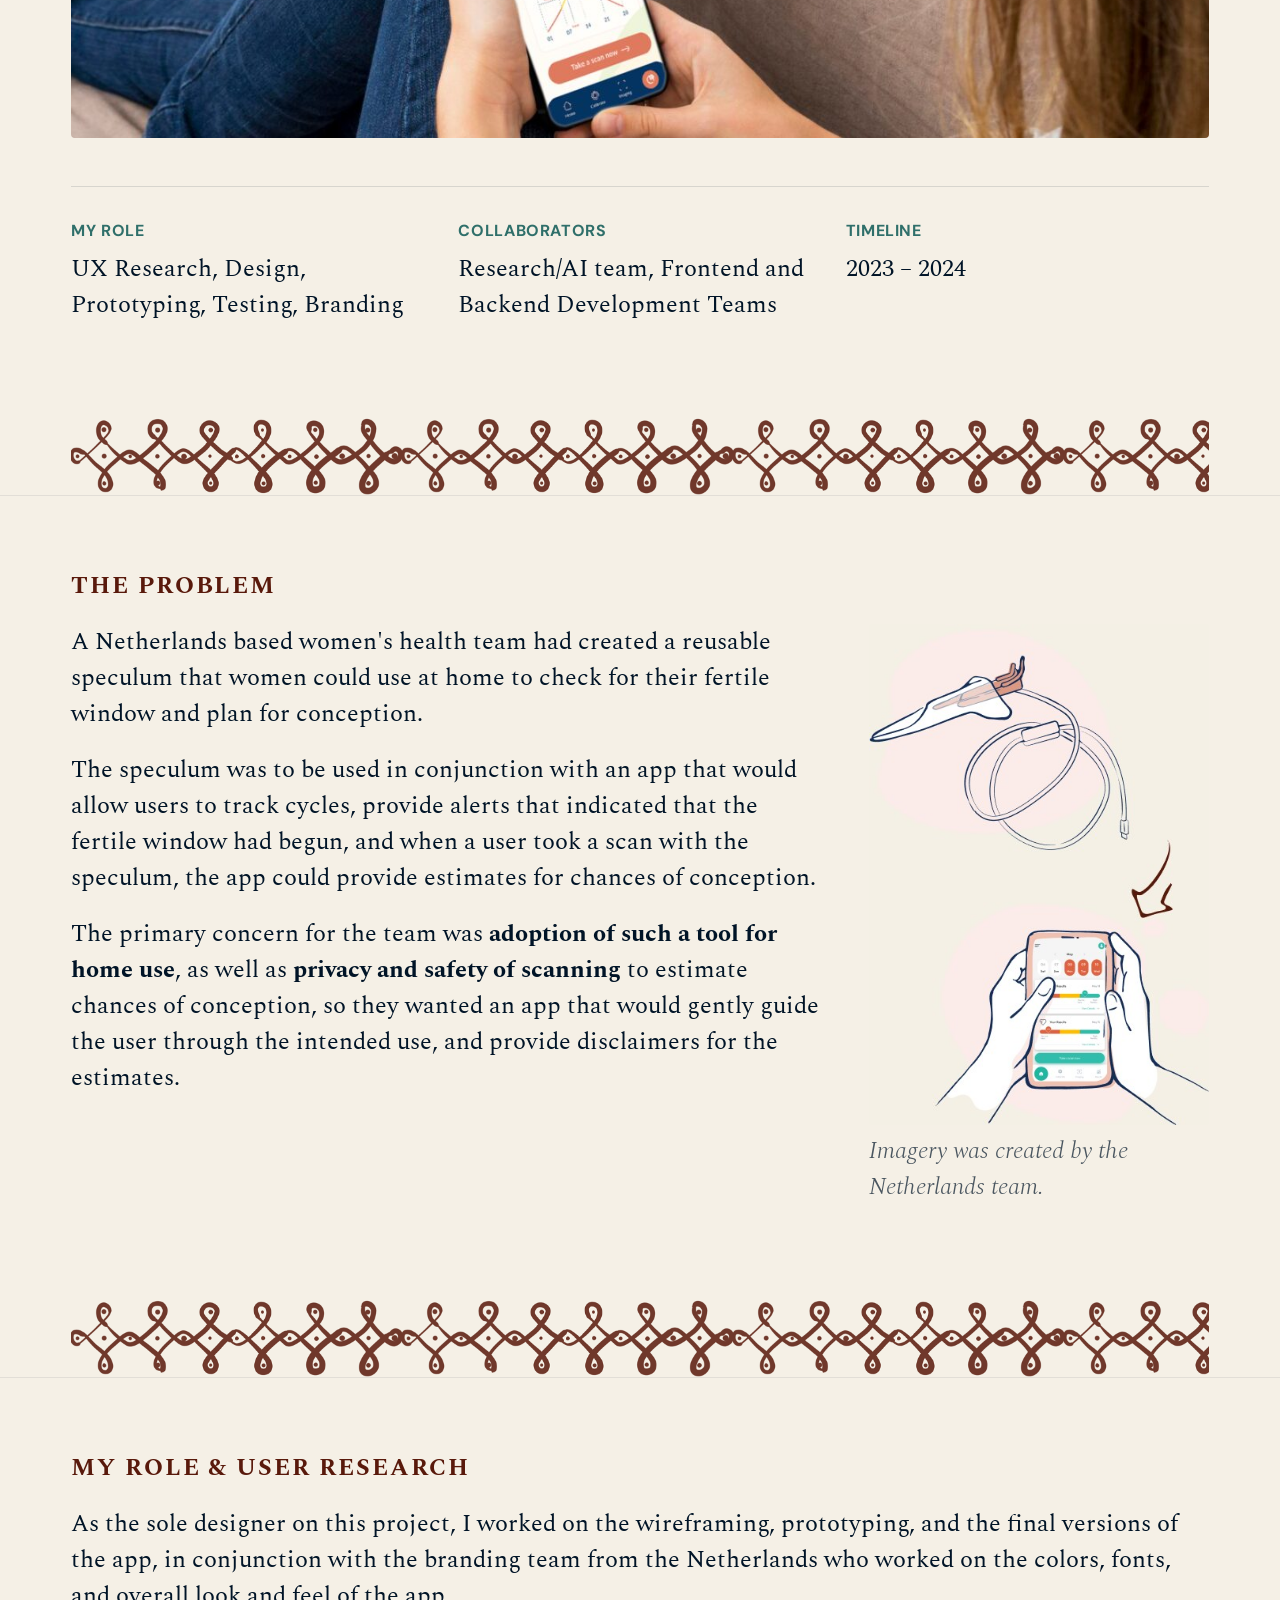
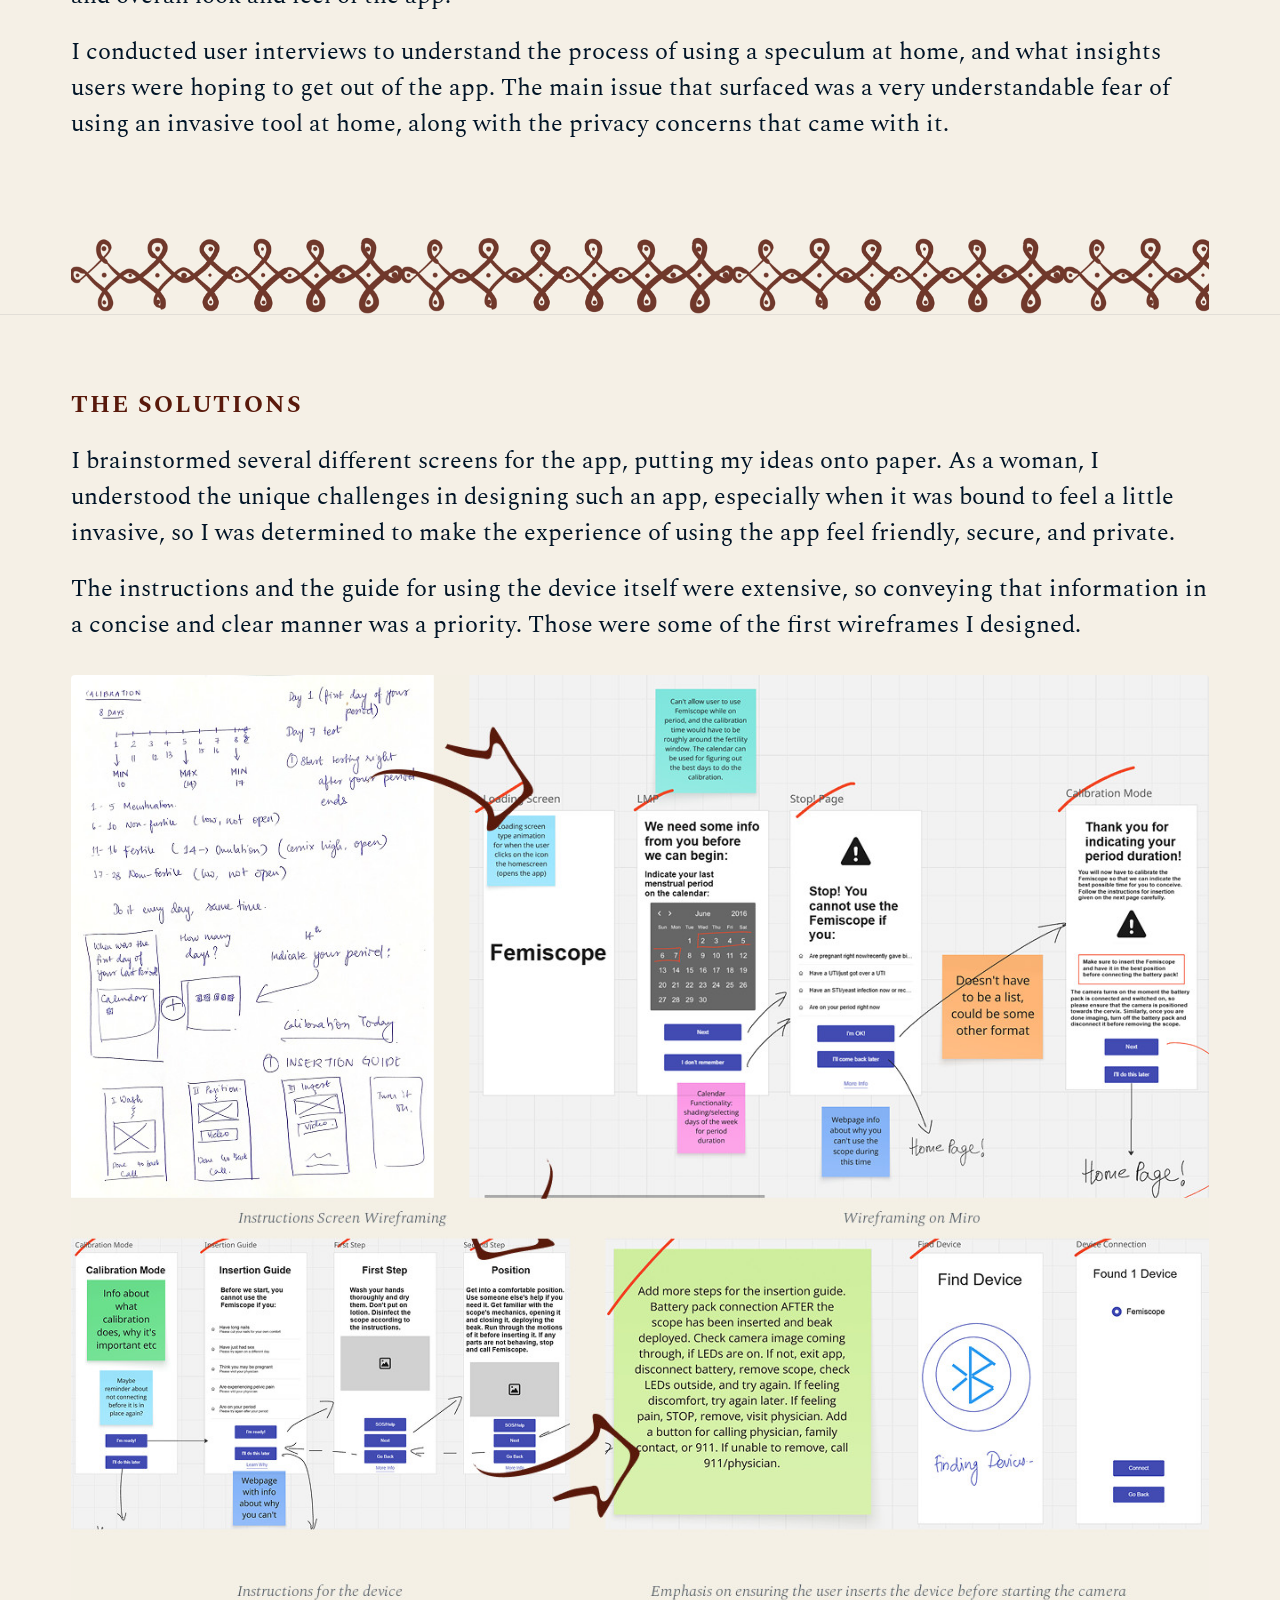
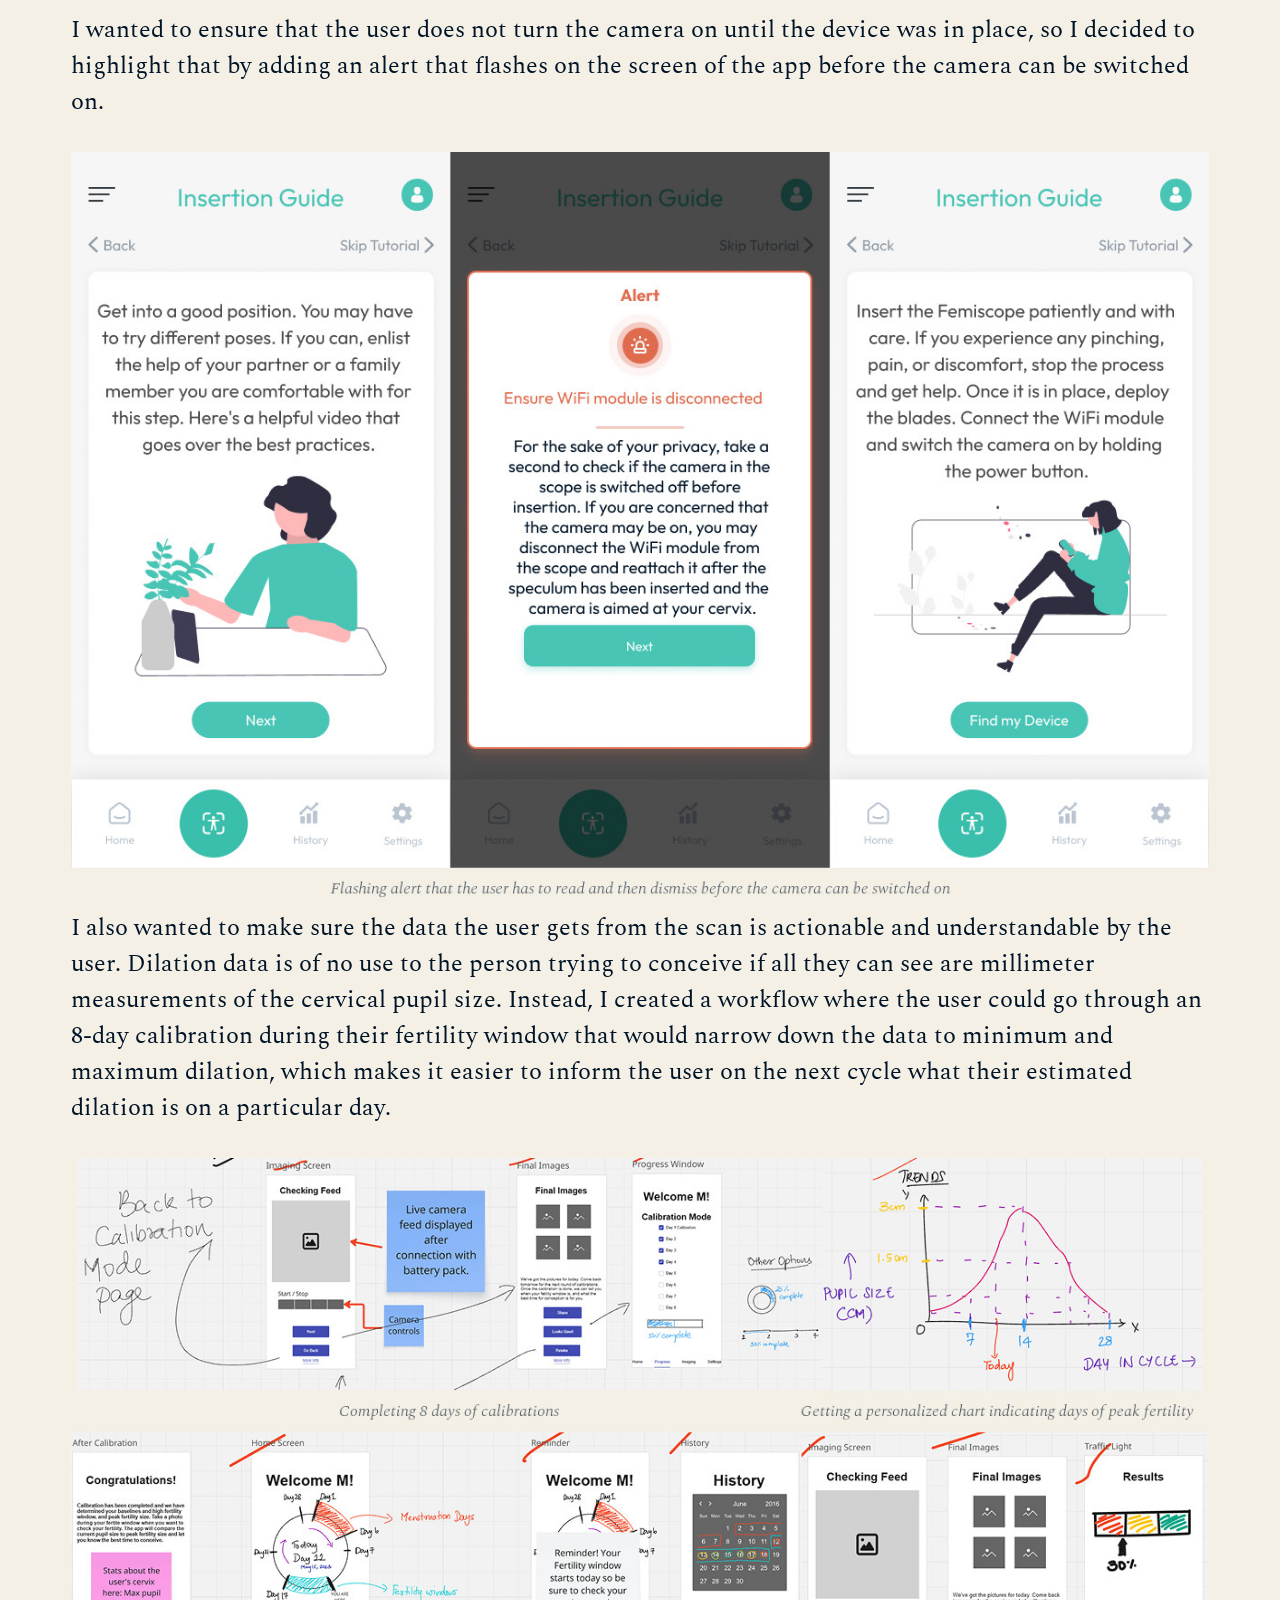
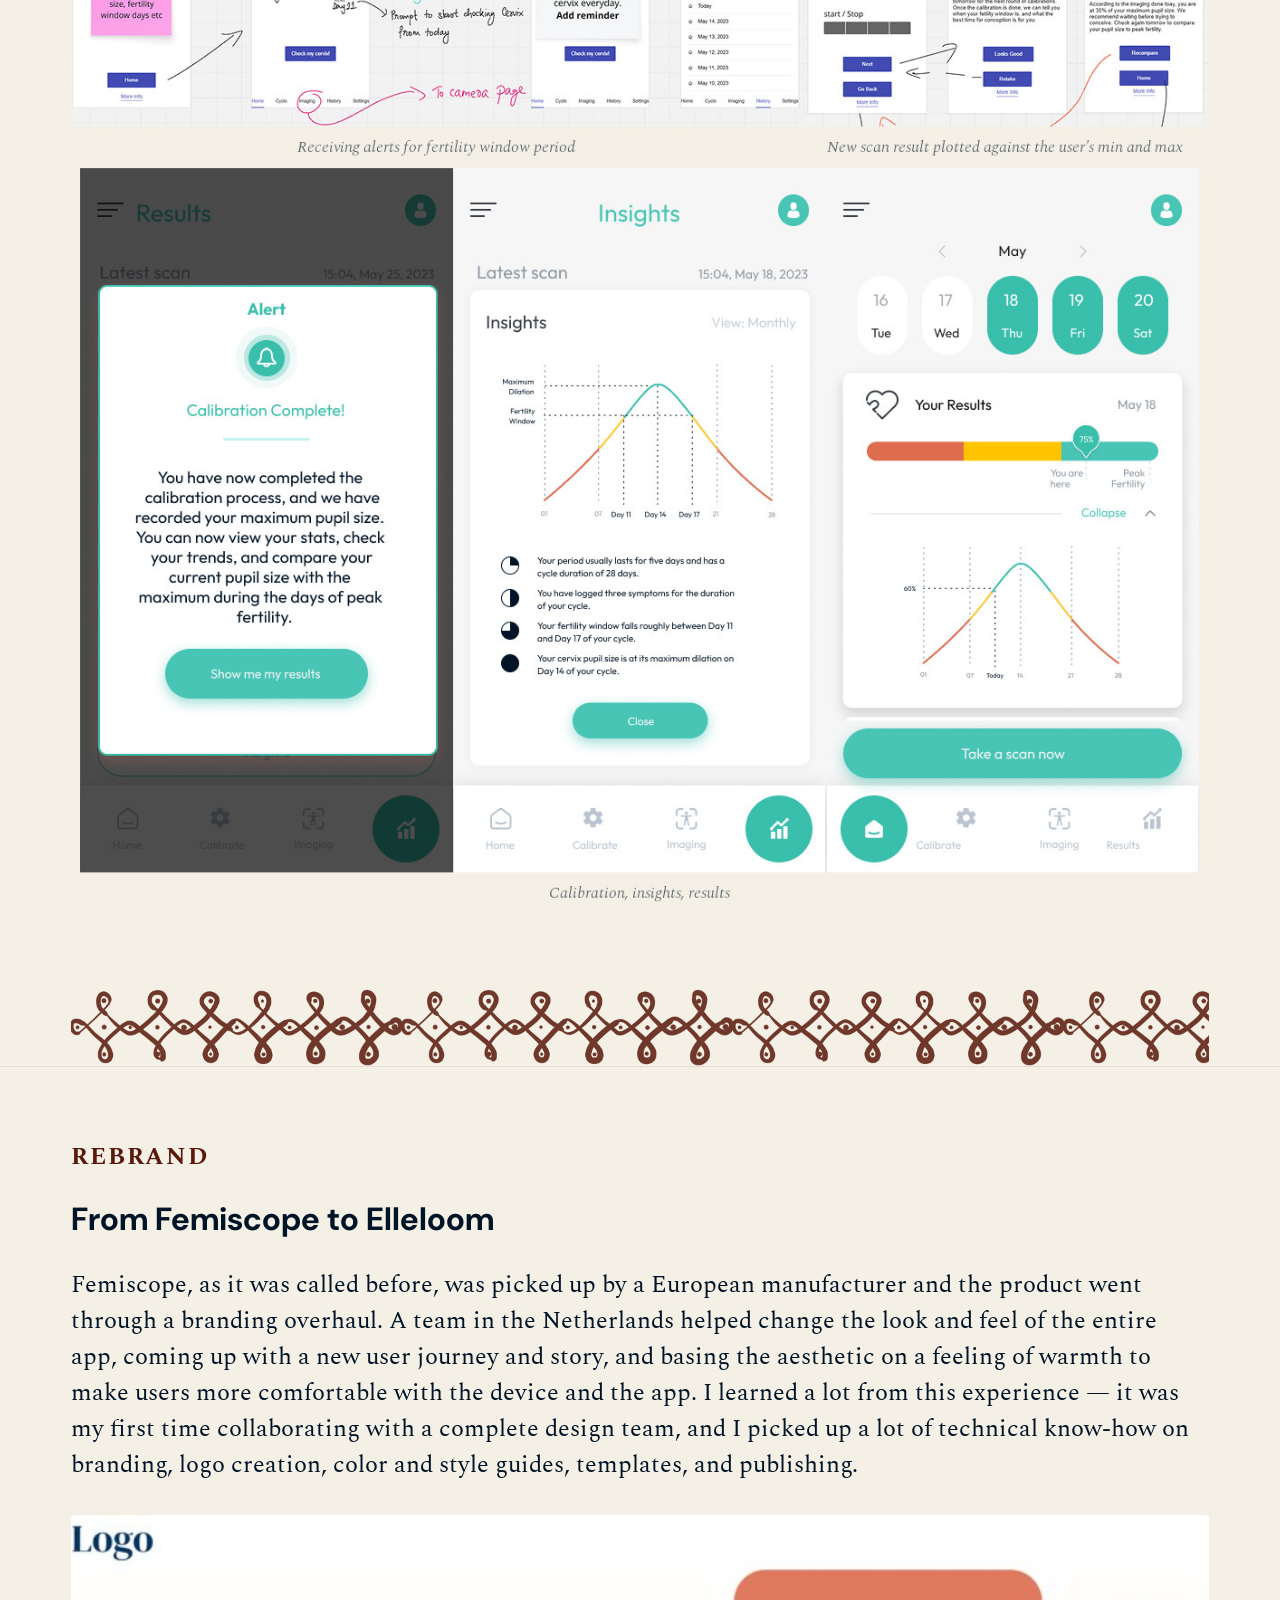
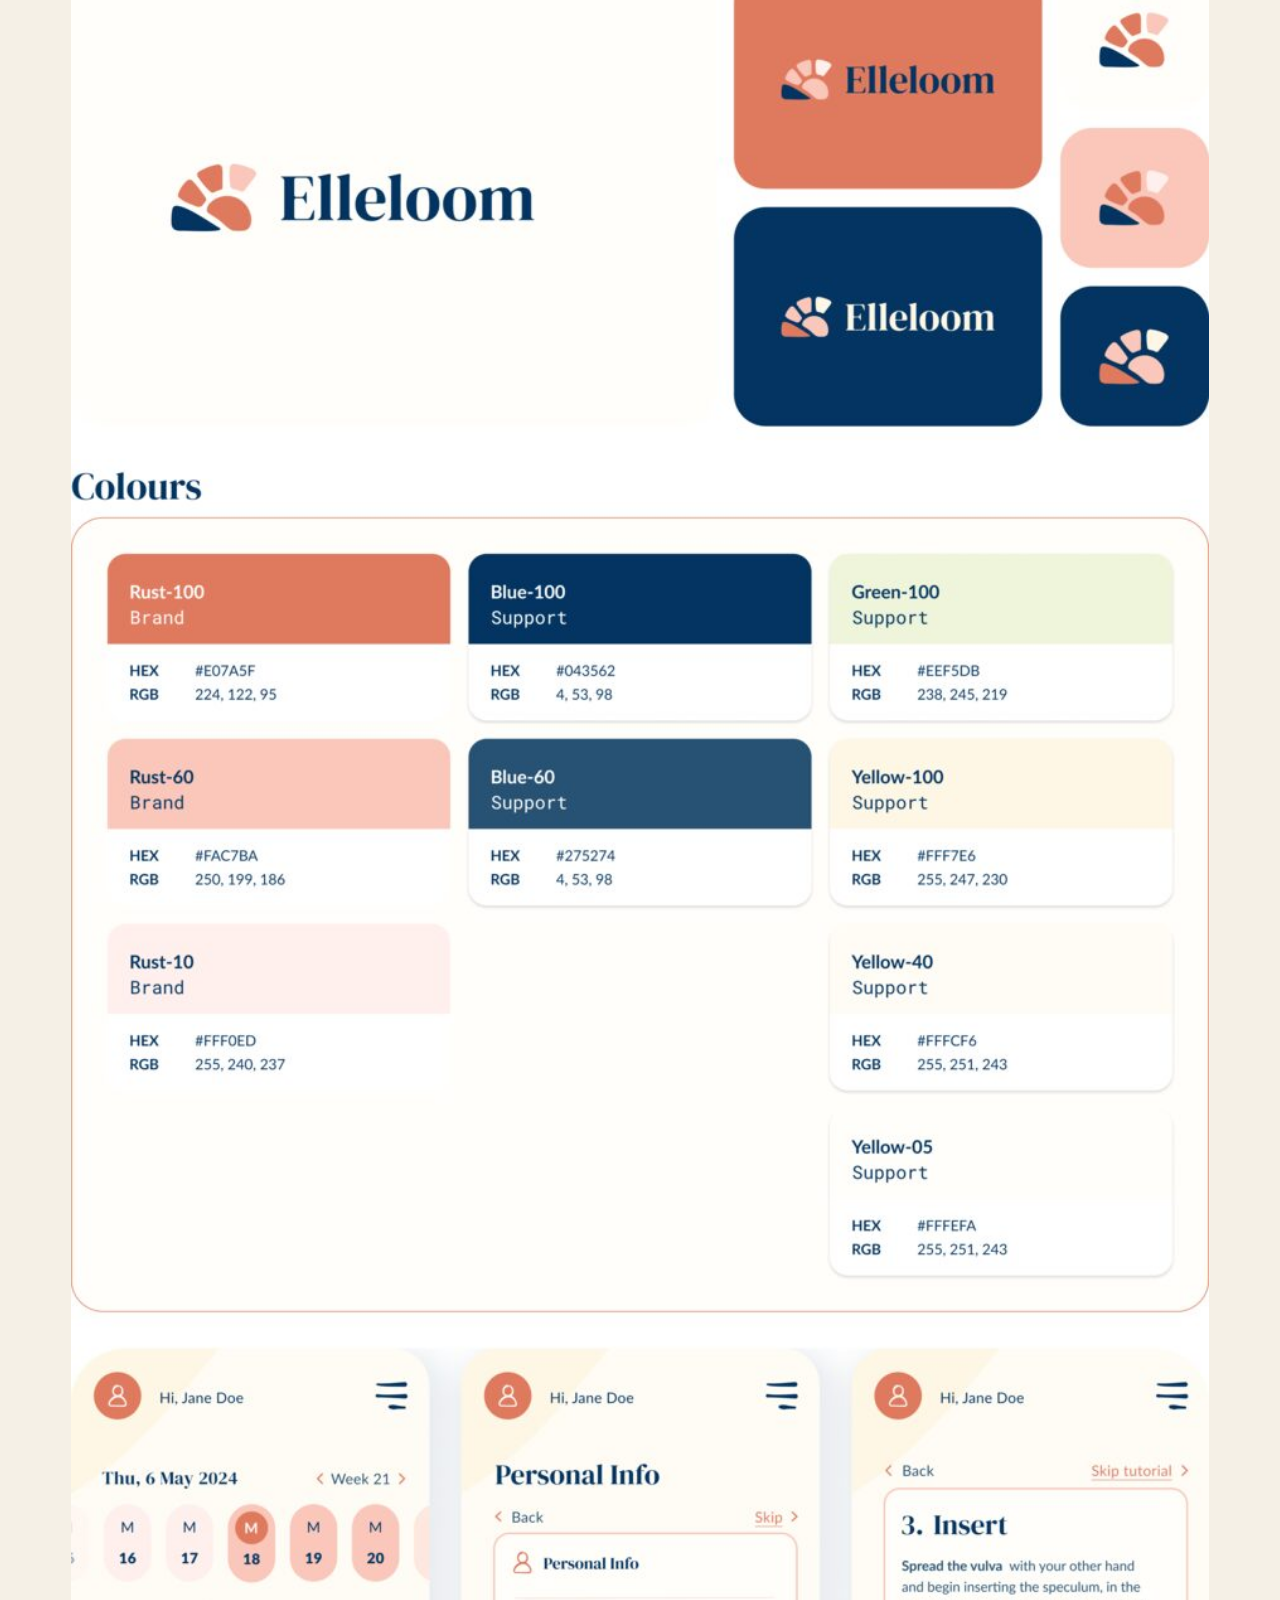
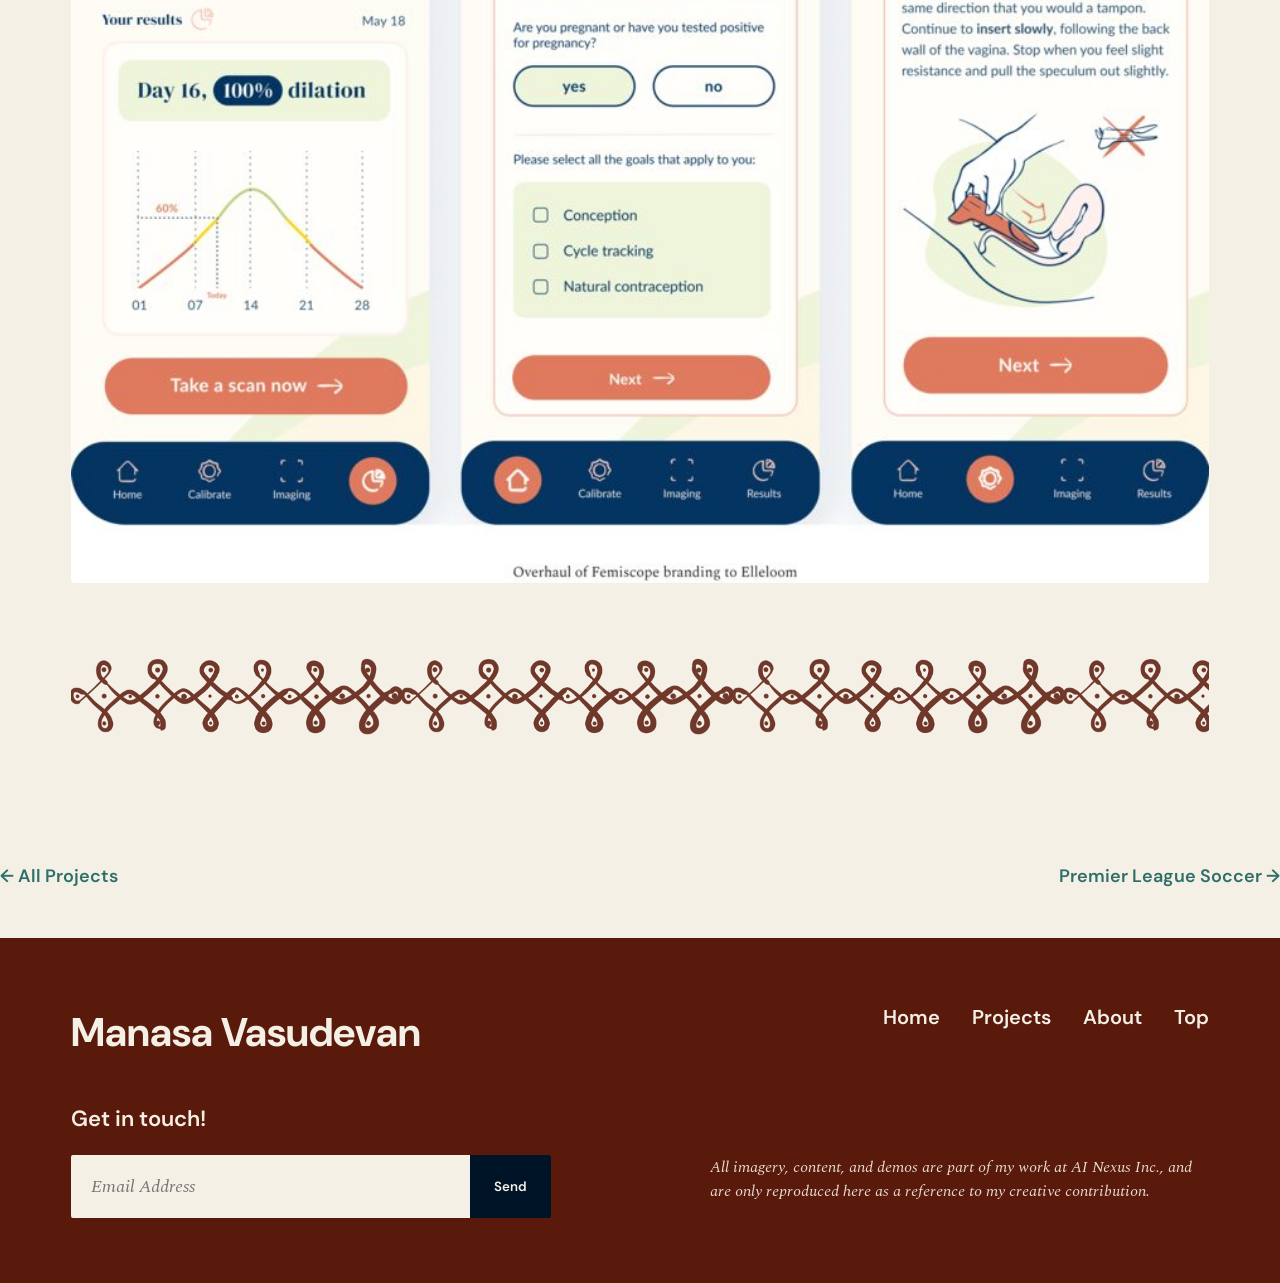
==== commit 9870bd4d: "Match baked-in captions to .case-image-caption font; fix Problem image height via grid - Re-rendered" ====
--- a/project-elleloom.html
+++ b/project-elleloom.html
@@ -113,12 +113,10 @@
       <div class="case-image">
         <img src="images/elleloom-wireframes.jpg" alt="Miro wireframes for the instructions screen flow" loading="lazy" decoding="async">
       </div>
-      <p class="case-image-caption">Instructions screen wireframing on Miro.</p>
       <p>I wanted to ensure that the user does not turn the camera on until the device was in place, so I decided to highlight that by adding an alert that flashes on the screen of the app before the camera can be switched on.</p>
       <div class="case-image">
         <img src="images/elleloom-instructions.jpg" alt="Elleloom app instructions screen" loading="lazy" decoding="async">
       </div>
-      <p class="case-image-caption">Emphasis on ensuring the user inserts the device before starting the camera.</p>
       <p>I also wanted to make sure the data the user gets from the scan is actionable and understandable by the user. Dilation data is of no use to the person trying to conceive if all they can see are millimeter measurements of the cervical pupil size. Instead, I created a workflow where the user could go through an 8-day calibration during their fertility window that would narrow down the data to minimum and maximum dilation, which makes it easier to inform the user on the next cycle what their estimated dilation is on a particular day.</p>
       <div class="case-image">
         <img src="images/elleloom-solutions.jpg" alt="Elleloom app screens: insertion guide, calibration, and results" loading="lazy" decoding="async">
--- a/css/style.css
+++ b/css/style.css
@@ -707,20 +707,24 @@
    the image fills its column via object-fit:cover (cropped, not
    letterboxed) so it always matches the text column's rendered height. */
 .case-float {
-  display: flex;
+  /* Grid (not flex) so the image column reliably stretches to exactly the
+     text column's height — flexbox's cross-axis stretch with an
+     object-fit:cover child inside an auto-height sibling is unreliable;
+     grid computes the row height from content first, then stretches. */
+  display: grid;
+  grid-template-columns: 1fr 340px;
   align-items: stretch;
   gap: 40px;
 }
 
 .case-float-text {
-  flex: 1 1 0;
   min-width: 0;
 }
 
 .case-image--float {
-  flex: 0 0 340px;
   display: flex;
   flex-direction: column;
+  min-height: 0;
 }
 
 /* The caption sits as a sibling here, not inside .case-image, so it renders
@@ -744,9 +748,9 @@
 }
 
 @media (max-width: 700px) {
-  .case-float { flex-direction: column; }
-  .case-image--float { flex: 0 0 auto; width: 100%; }
-  .case-image--float img { height: auto; }
+  .case-float { grid-template-columns: 1fr; }
+  .case-image--float { width: 100%; }
+  .case-image--float .case-image img { height: auto; object-fit: unset; } /* same selector specificity as the desktop rule so this actually wins */
 }
 
 @media (max-width: 700px) {
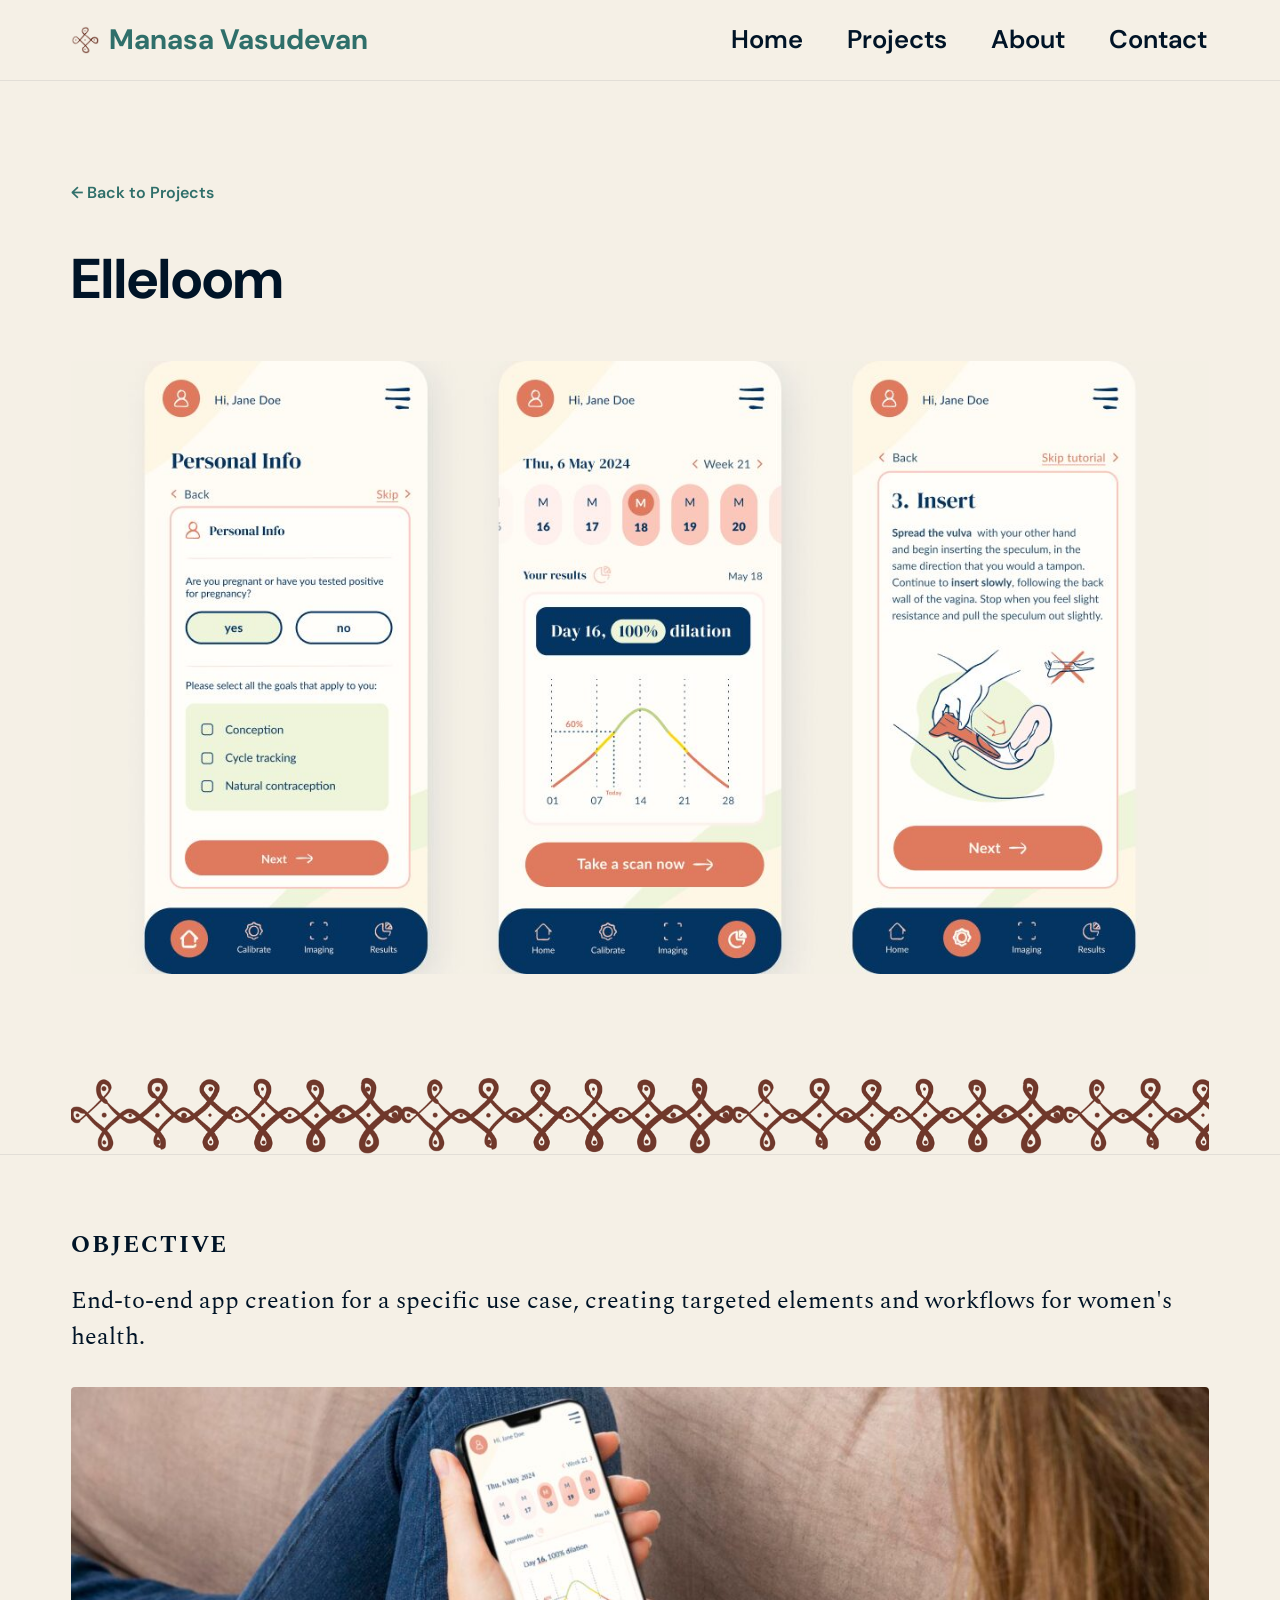
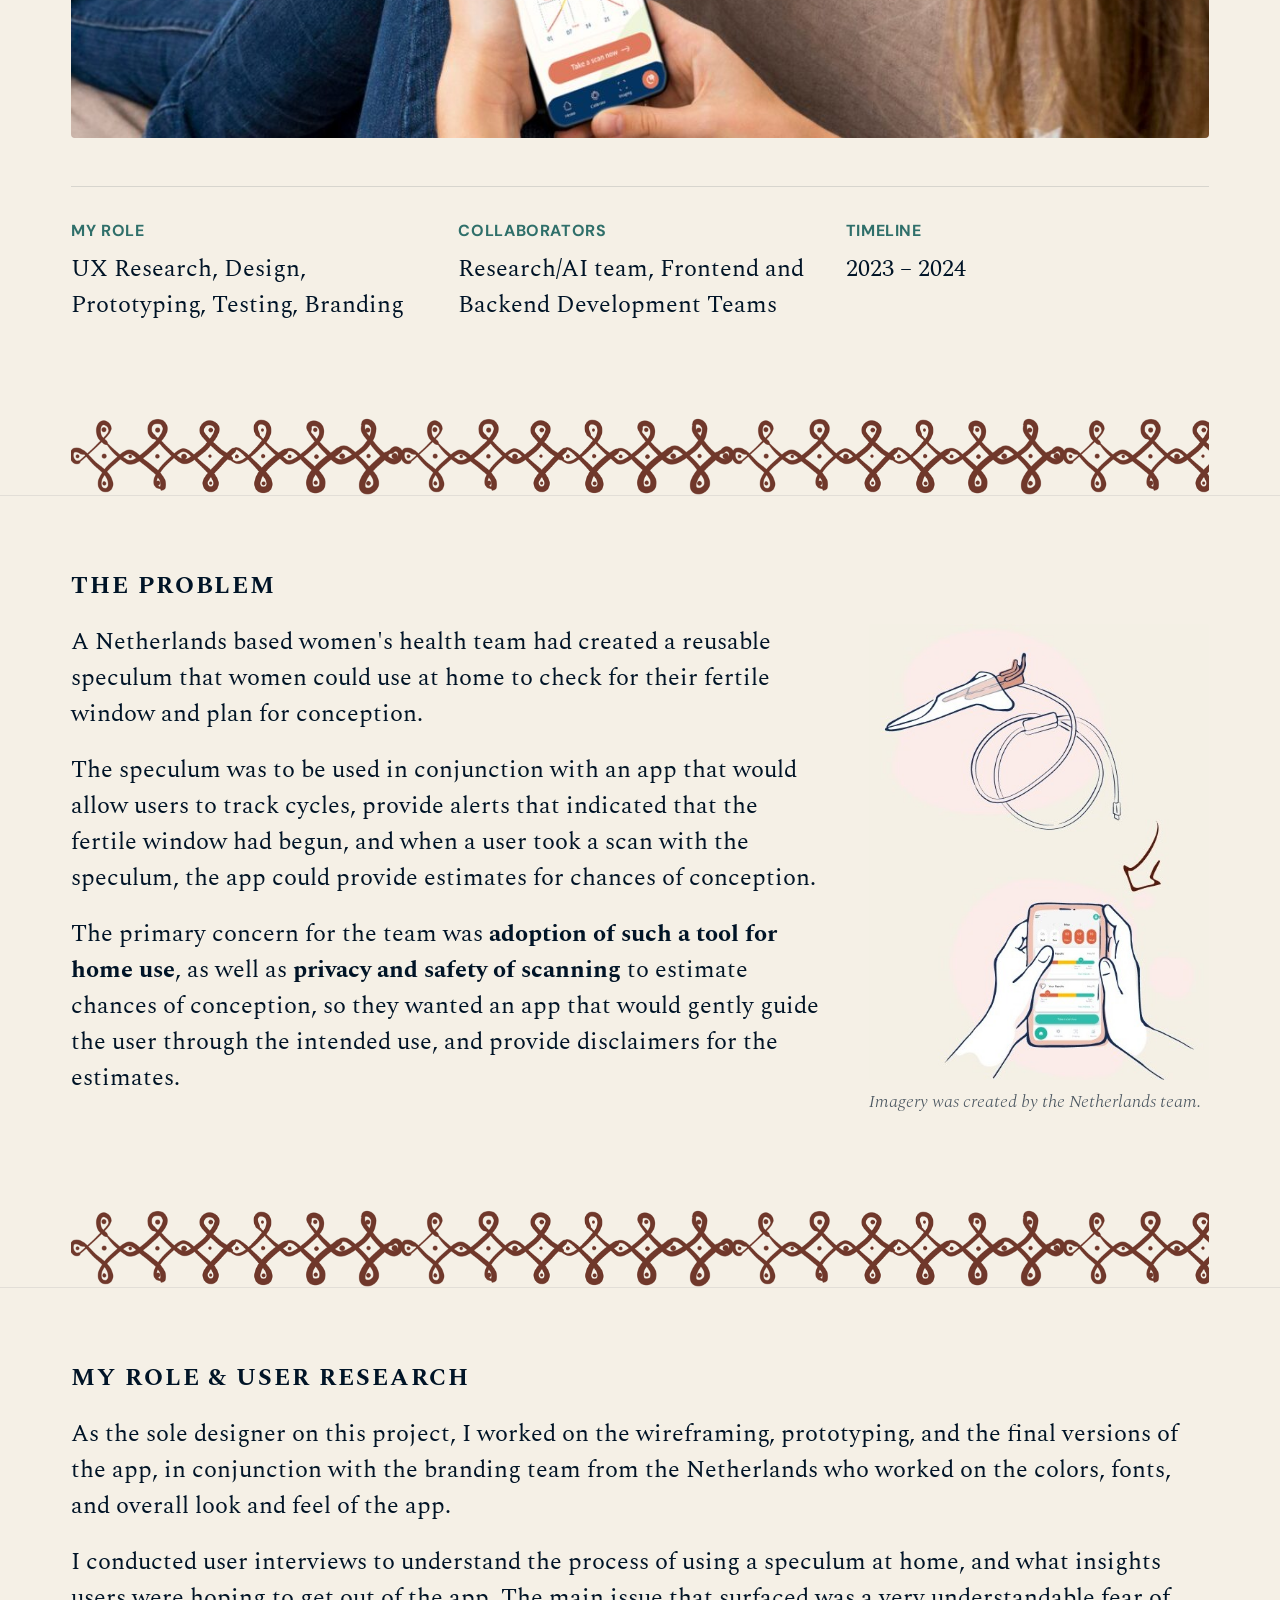
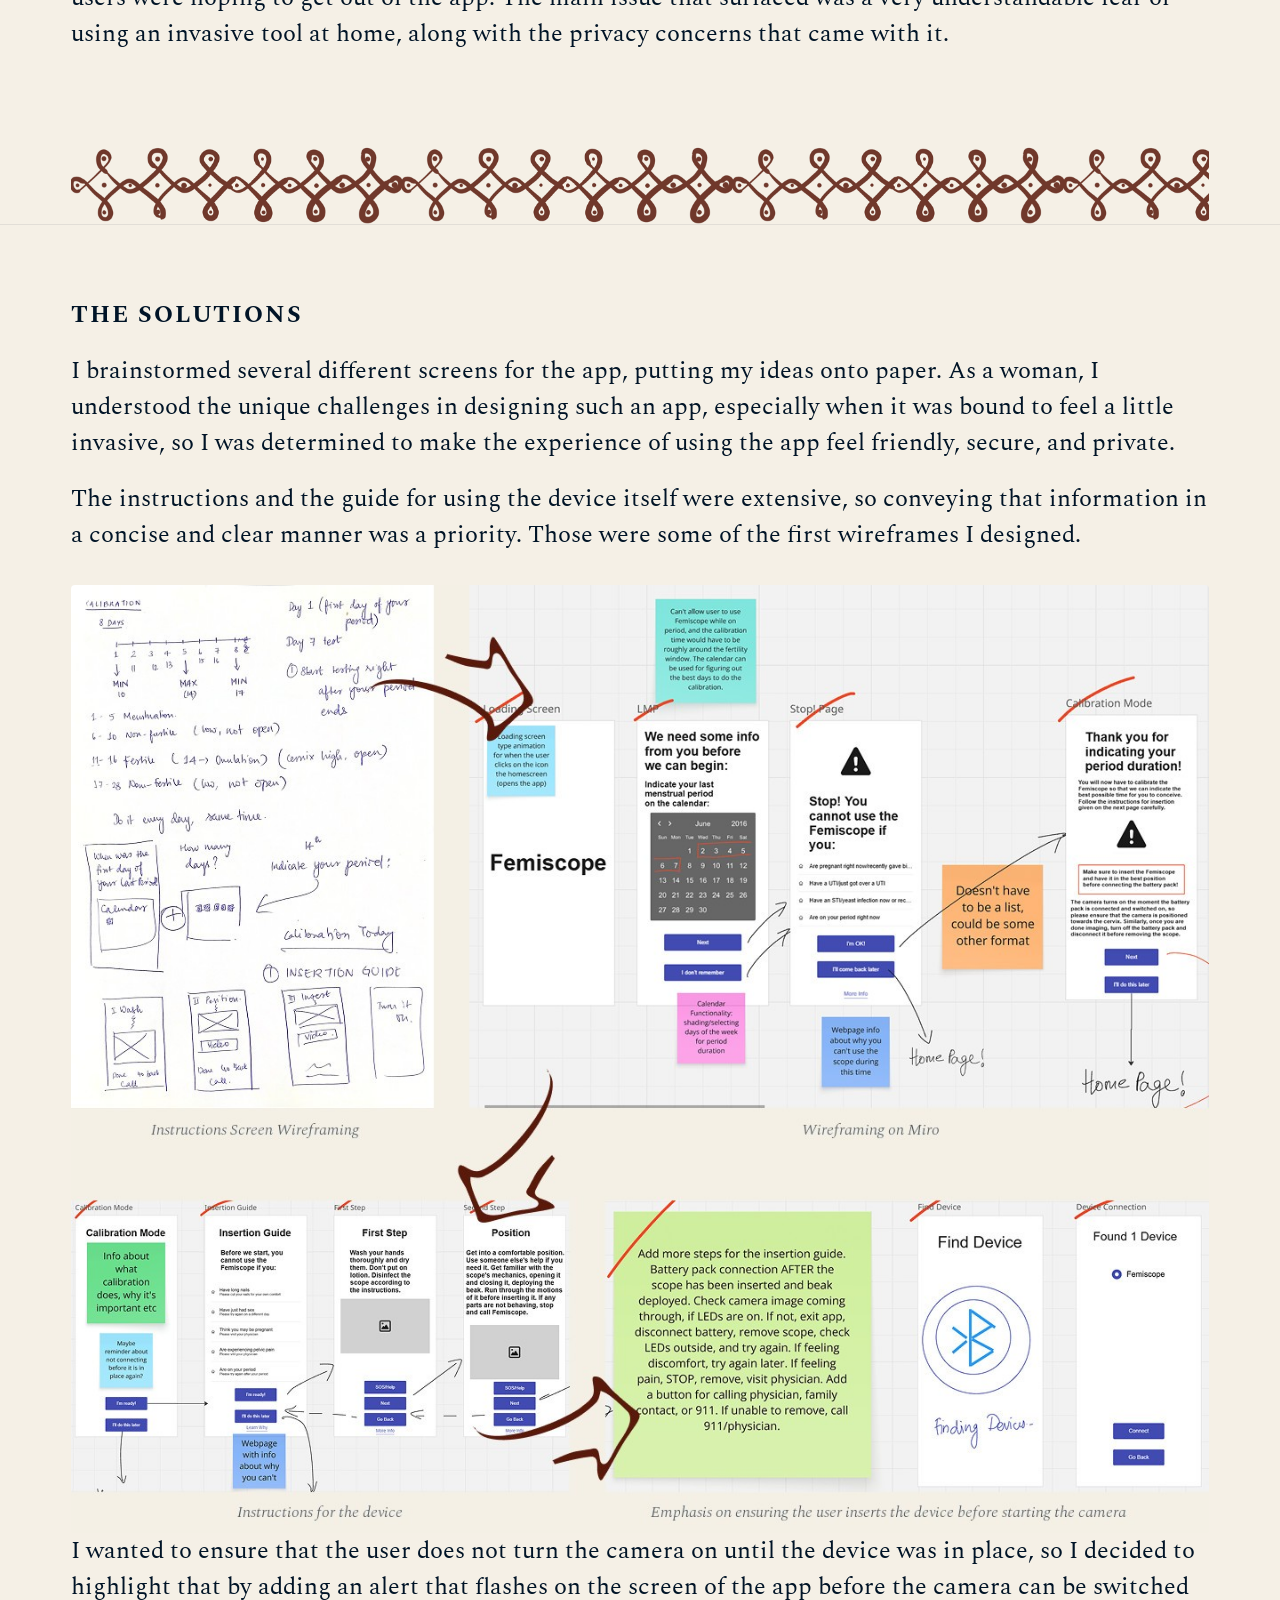
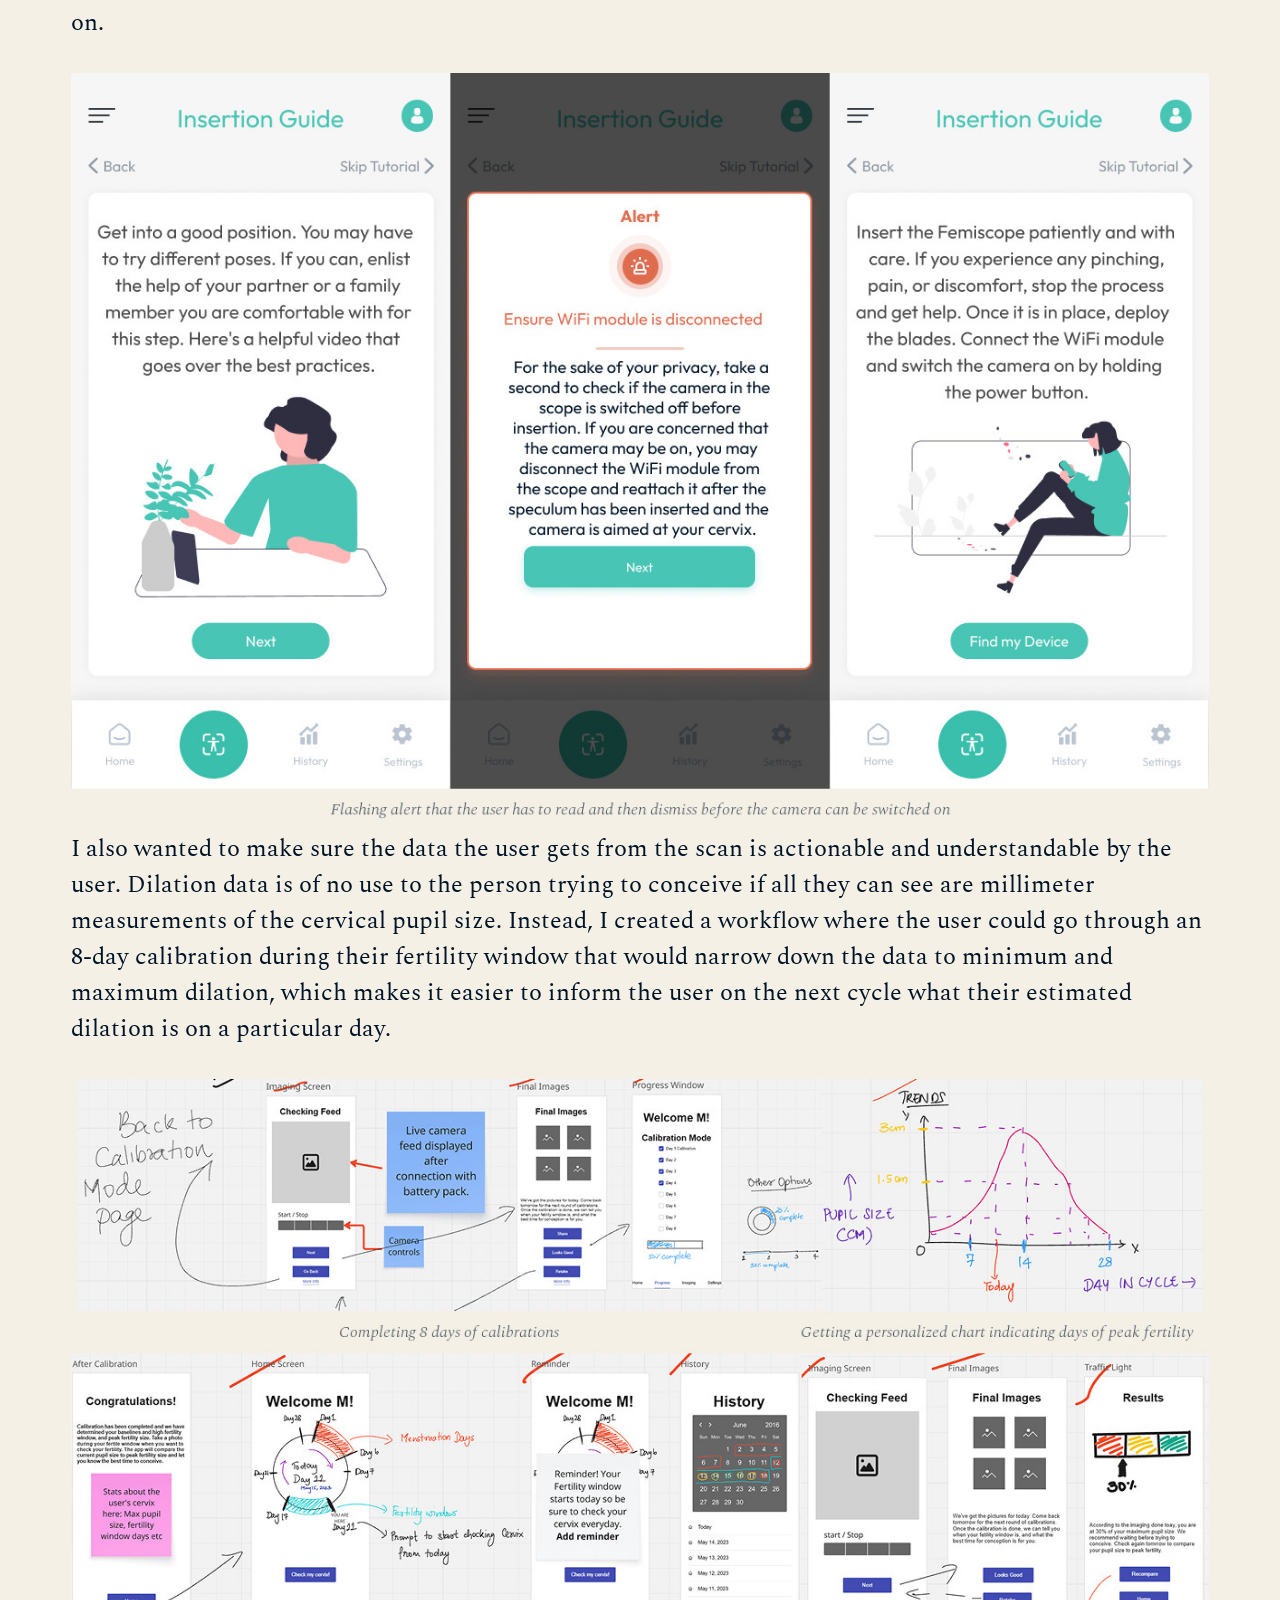
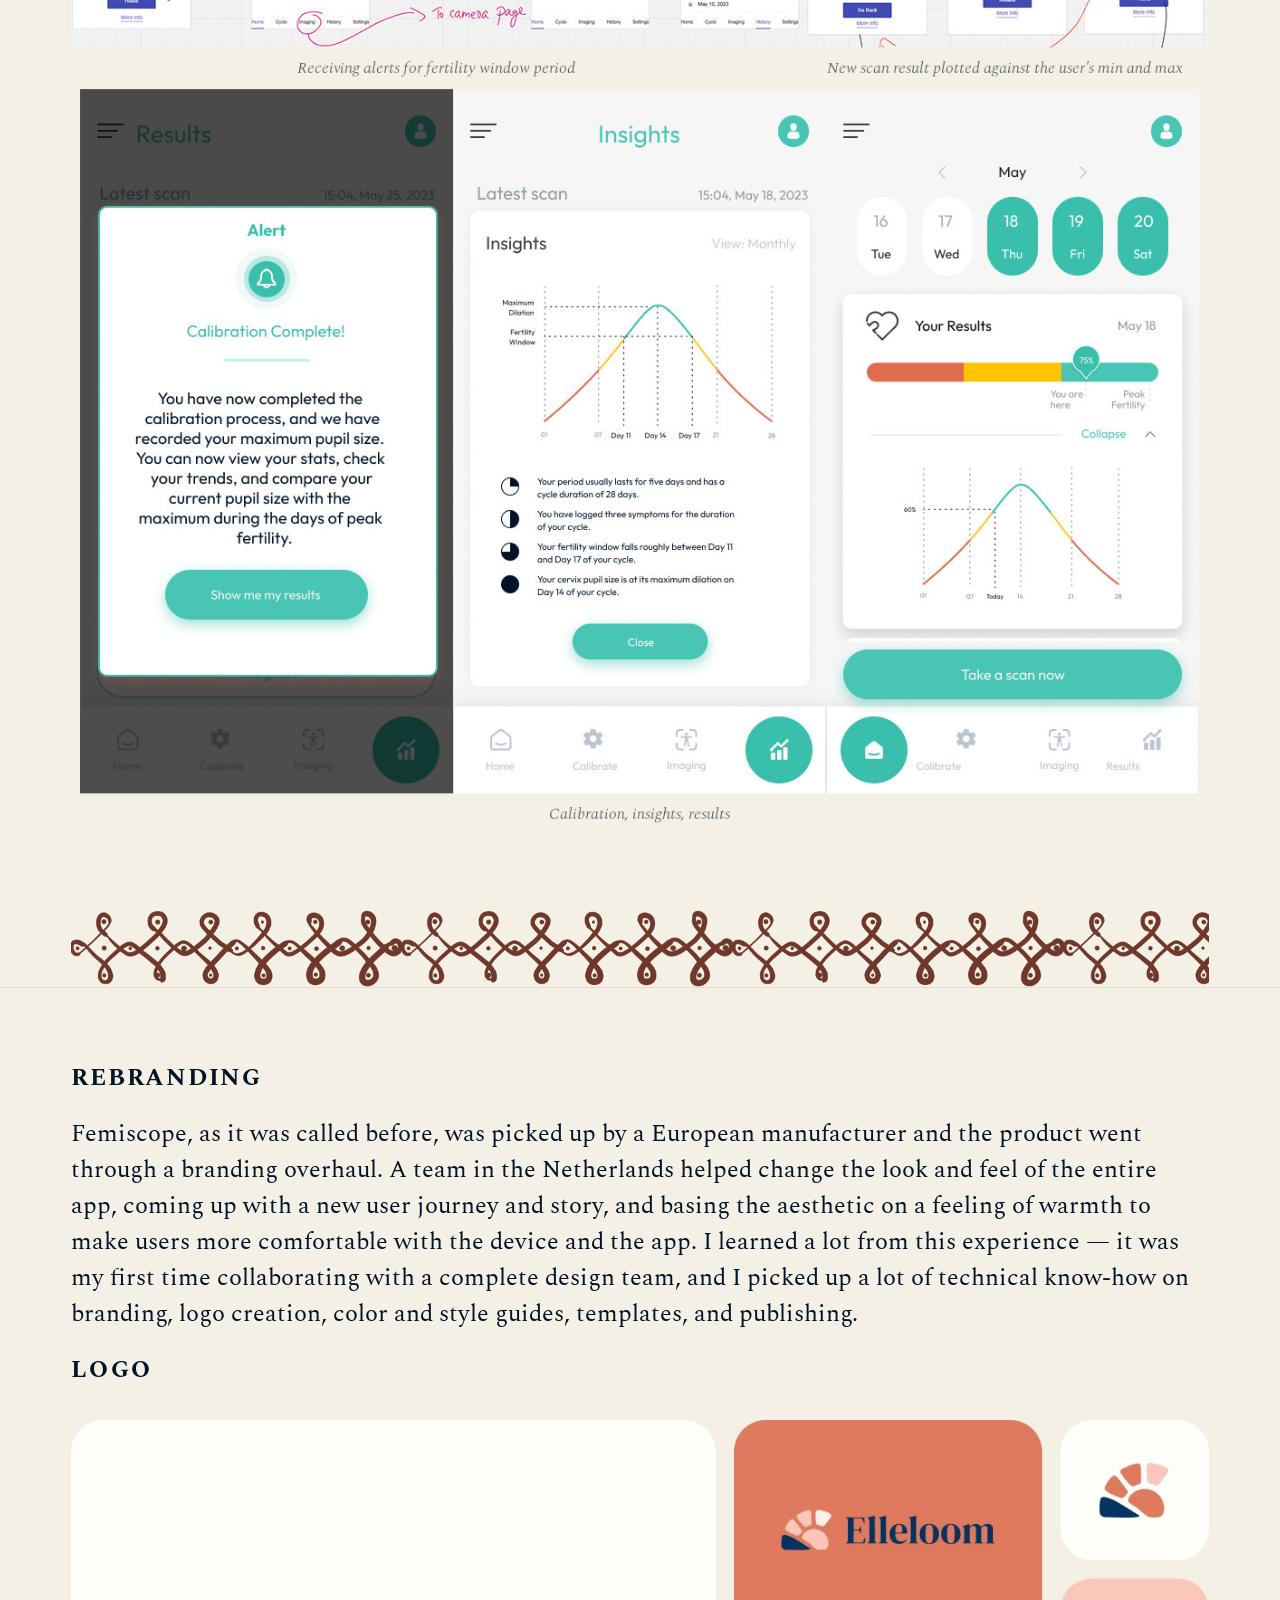
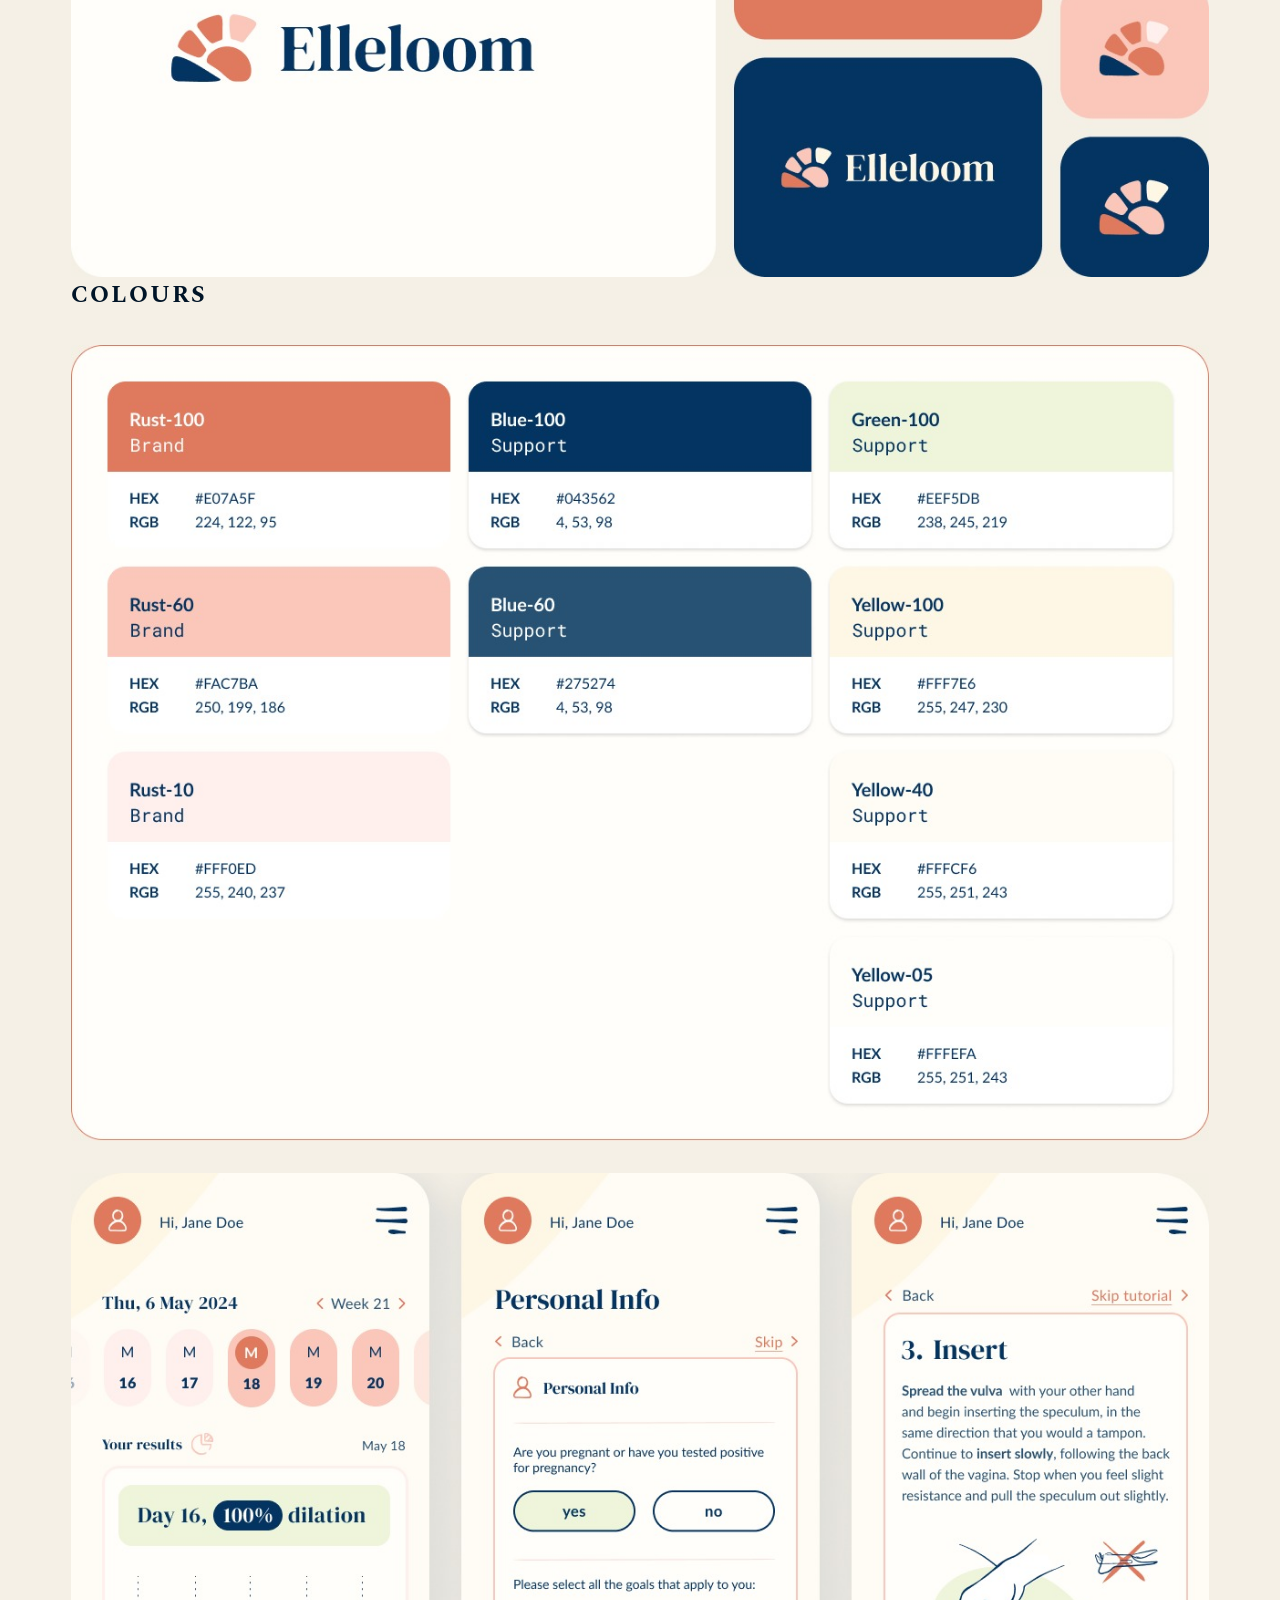
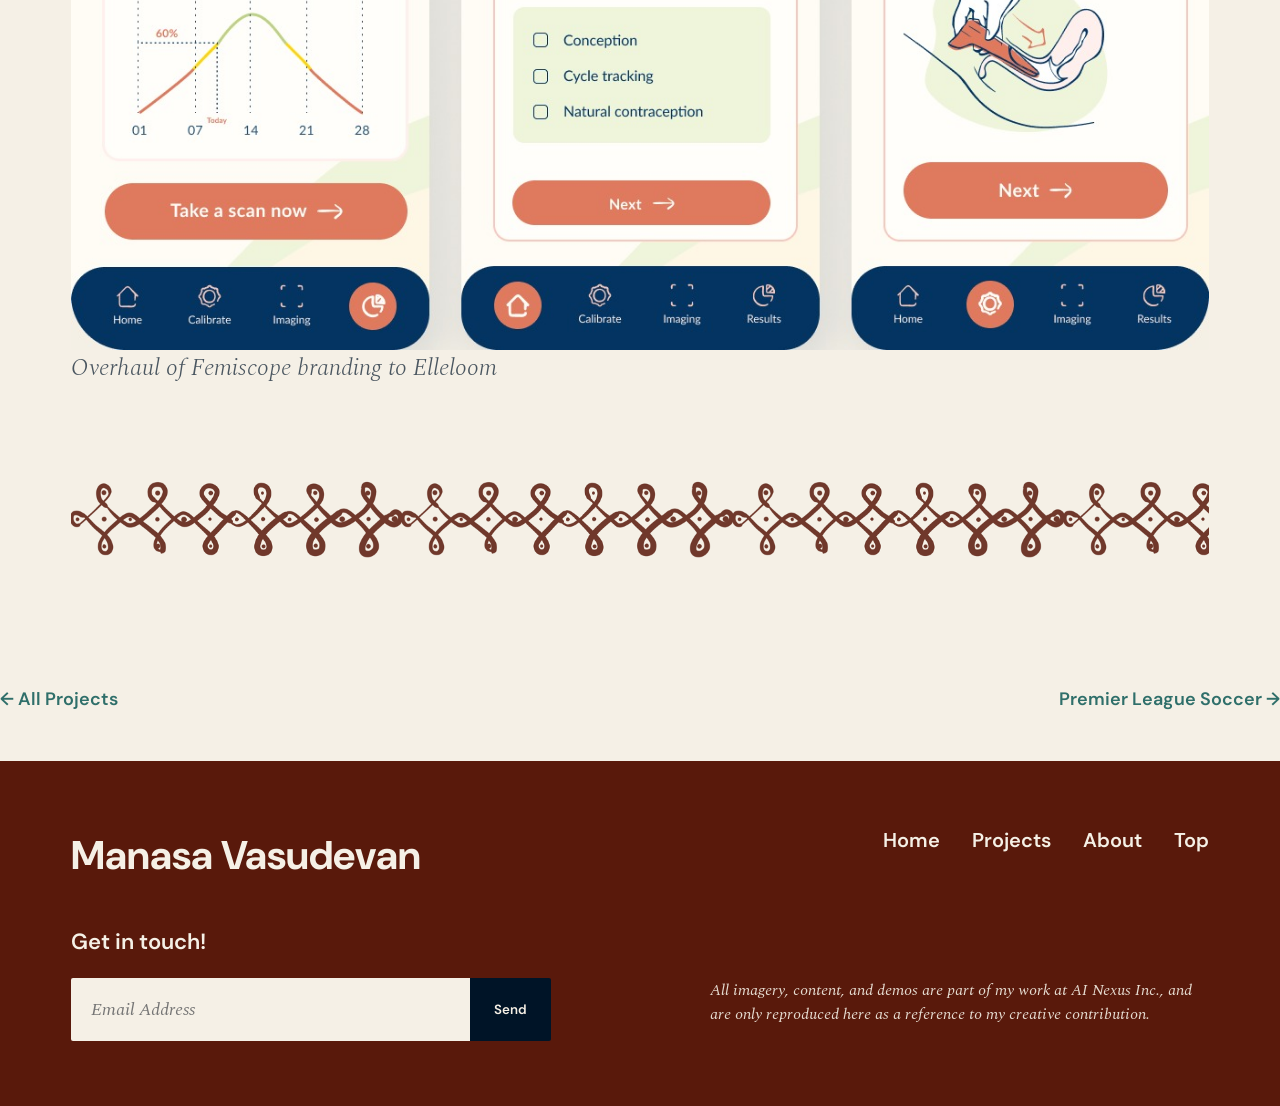
==== commit 1712b718: "Bigger navy section labels; split Rebranding image into Logo/Colours/Screens - .case-section-label: " ====
--- a/project-elleloom.html
+++ b/project-elleloom.html
@@ -128,12 +128,20 @@
 
   <section class="case-section">
     <div class="wrap">
-      <p class="case-section-label">Rebrand</p>
-      <h2>From Femiscope to Elleloom</h2>
+      <p class="case-section-label">Rebranding</p>
       <p>Femiscope, as it was called before, was picked up by a European manufacturer and the product went through a branding overhaul. A team in the Netherlands helped change the look and feel of the entire app, coming up with a new user journey and story, and basing the aesthetic on a feeling of warmth to make users more comfortable with the device and the app. I learned a lot from this experience — it was my first time collaborating with a complete design team, and I picked up a lot of technical know-how on branding, logo creation, color and style guides, templates, and publishing.</p>
+      <p class="case-section-label">Logo</p>
       <div class="case-image">
-        <img src="images/elleloom-rebrand.jpg" alt="Elleloom rebrand: logo, color palette, and before/after app screens" loading="lazy" decoding="async">
+        <img src="images/elleloom-rebrand-logo.jpg" alt="Elleloom logo lockups, colorways, and app icon variations" loading="lazy" decoding="async">
       </div>
+      <p class="case-section-label">Colours</p>
+      <div class="case-image">
+        <img src="images/elleloom-rebrand-colours.jpg" alt="Elleloom brand and support color palette with hex and RGB values" loading="lazy" decoding="async">
+      </div>
+      <div class="case-image">
+        <img src="images/elleloom-rebrand-screens.jpg" alt="Elleloom app screens after the rebrand" loading="lazy" decoding="async">
+      </div>
+      <p class="case-image-caption">Overhaul of Femiscope branding to Elleloom</p>
     </div>
   </section>
 
--- a/css/style.css
+++ b/css/style.css
@@ -645,10 +645,10 @@
 .case-section-label {
   font-family: var(--font-display);
   font-weight: 700;
-  font-size: 14px;
+  font-size: 32px;
   text-transform: uppercase;
   letter-spacing: 0.08em;
-  color: var(--color-accent-brick);
+  color: #001427;
   margin: 0 0 16px;
 }
 
@@ -731,26 +731,33 @@
    on the page background instead of .case-image's own #E4DCCB fill —
    matching every other caption on the site. */
 .case-image--float .case-image {
-  flex: 1 1 auto;
-  min-height: 0;
+  flex: 0 0 auto;
   margin-top: 0; /* override .case-image's margin-top so both columns start flush at the top */
 }
 
+/* Full image, uncropped — the file itself (elleloom-problem.jpg) was padded
+   a bit wider so its natural aspect ratio at this column's width lands
+   close to the text column's height without needing object-fit:cover to
+   force-crop it down to an exact match. */
 .case-image--float .case-image img {
   width: 100%;
-  height: 100%;
-  object-fit: cover;
-}
-
+  height: auto;
+}
+
+/* The other captions on this page are baked directly into the Solutions
+   images at 18px (drawn at the images' native ~1280px width, which is also
+   this page's full content width at desktop, so they render 1:1). This is
+   the one caption left as real text, so it's sized to match instead of the
+   smaller default .case-image-caption size. */
 .case-image--float .case-image-caption {
   flex: 0 0 auto;
   margin-top: 8px;
+  font-size: 18px;
 }
 
 @media (max-width: 700px) {
   .case-float { grid-template-columns: 1fr; }
   .case-image--float { width: 100%; }
-  .case-image--float .case-image img { height: auto; object-fit: unset; } /* same selector specificity as the desktop rule so this actually wins */
 }
 
 @media (max-width: 700px) {
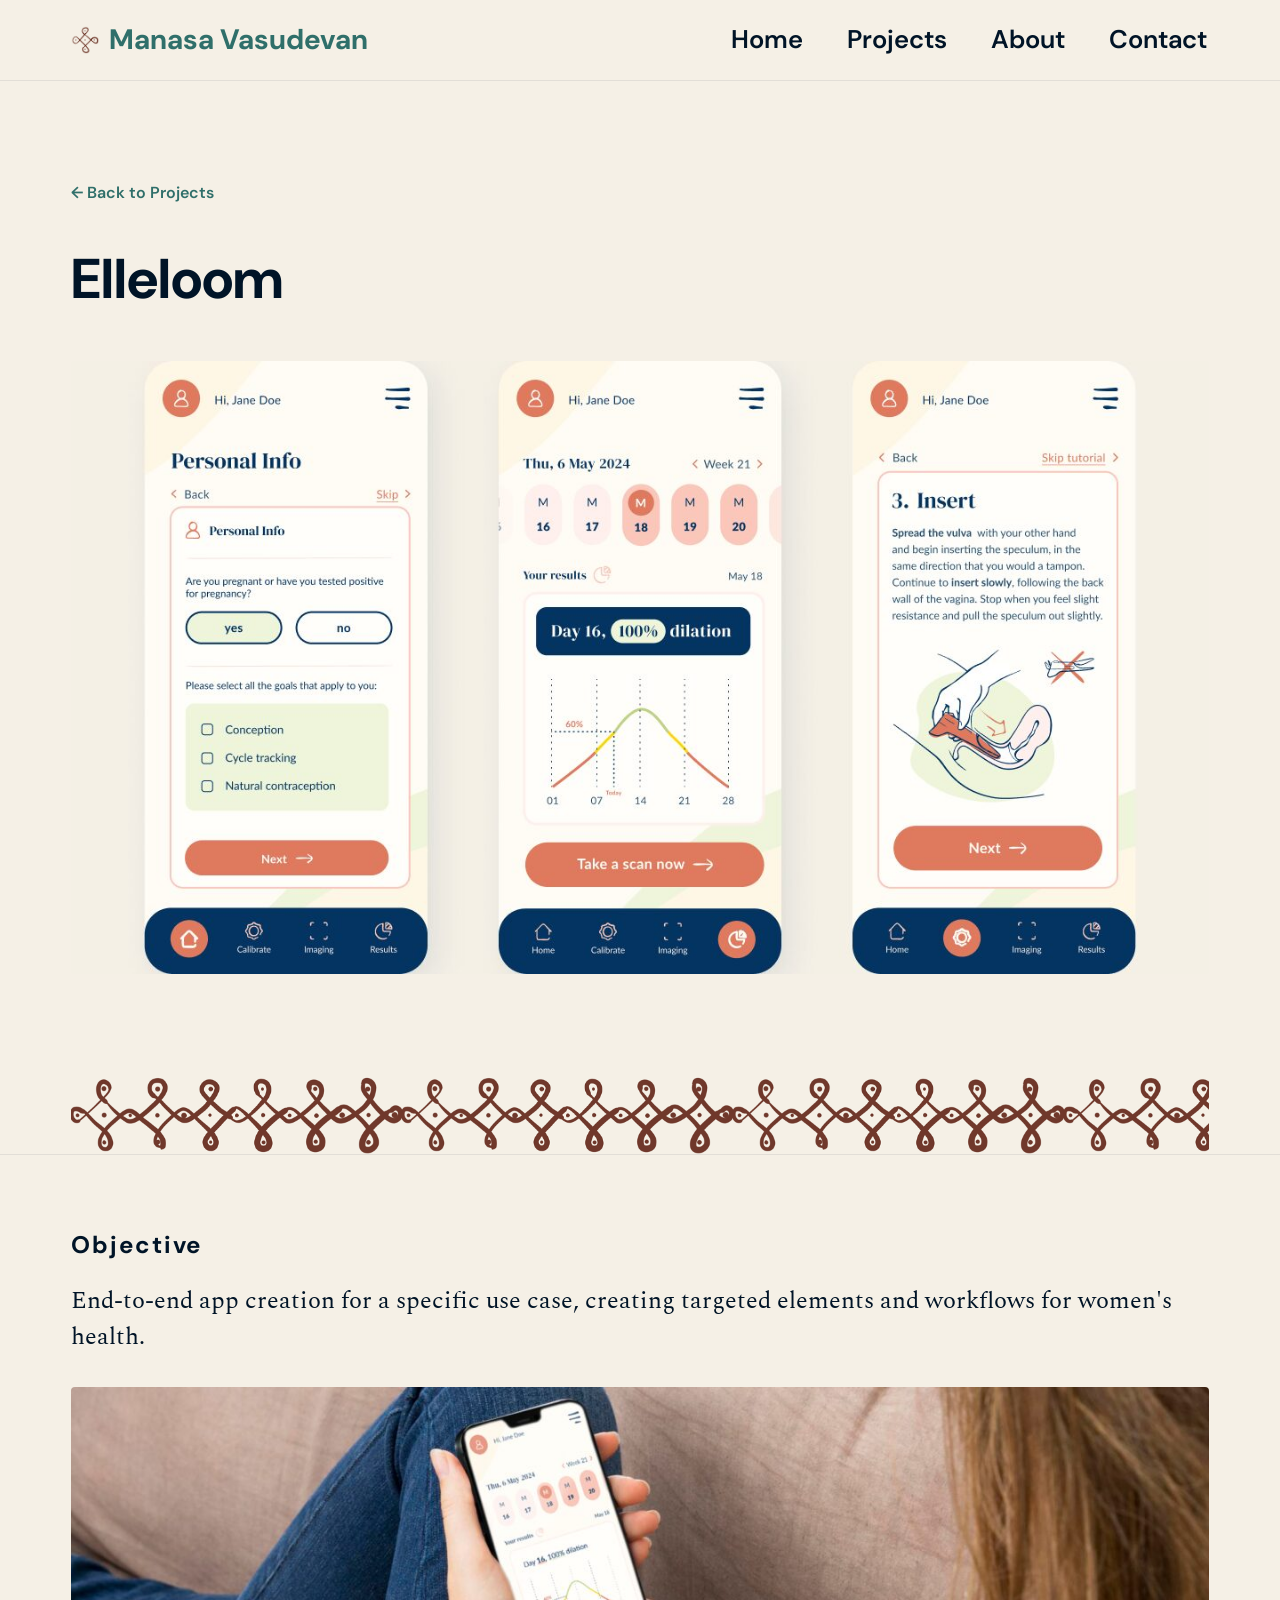
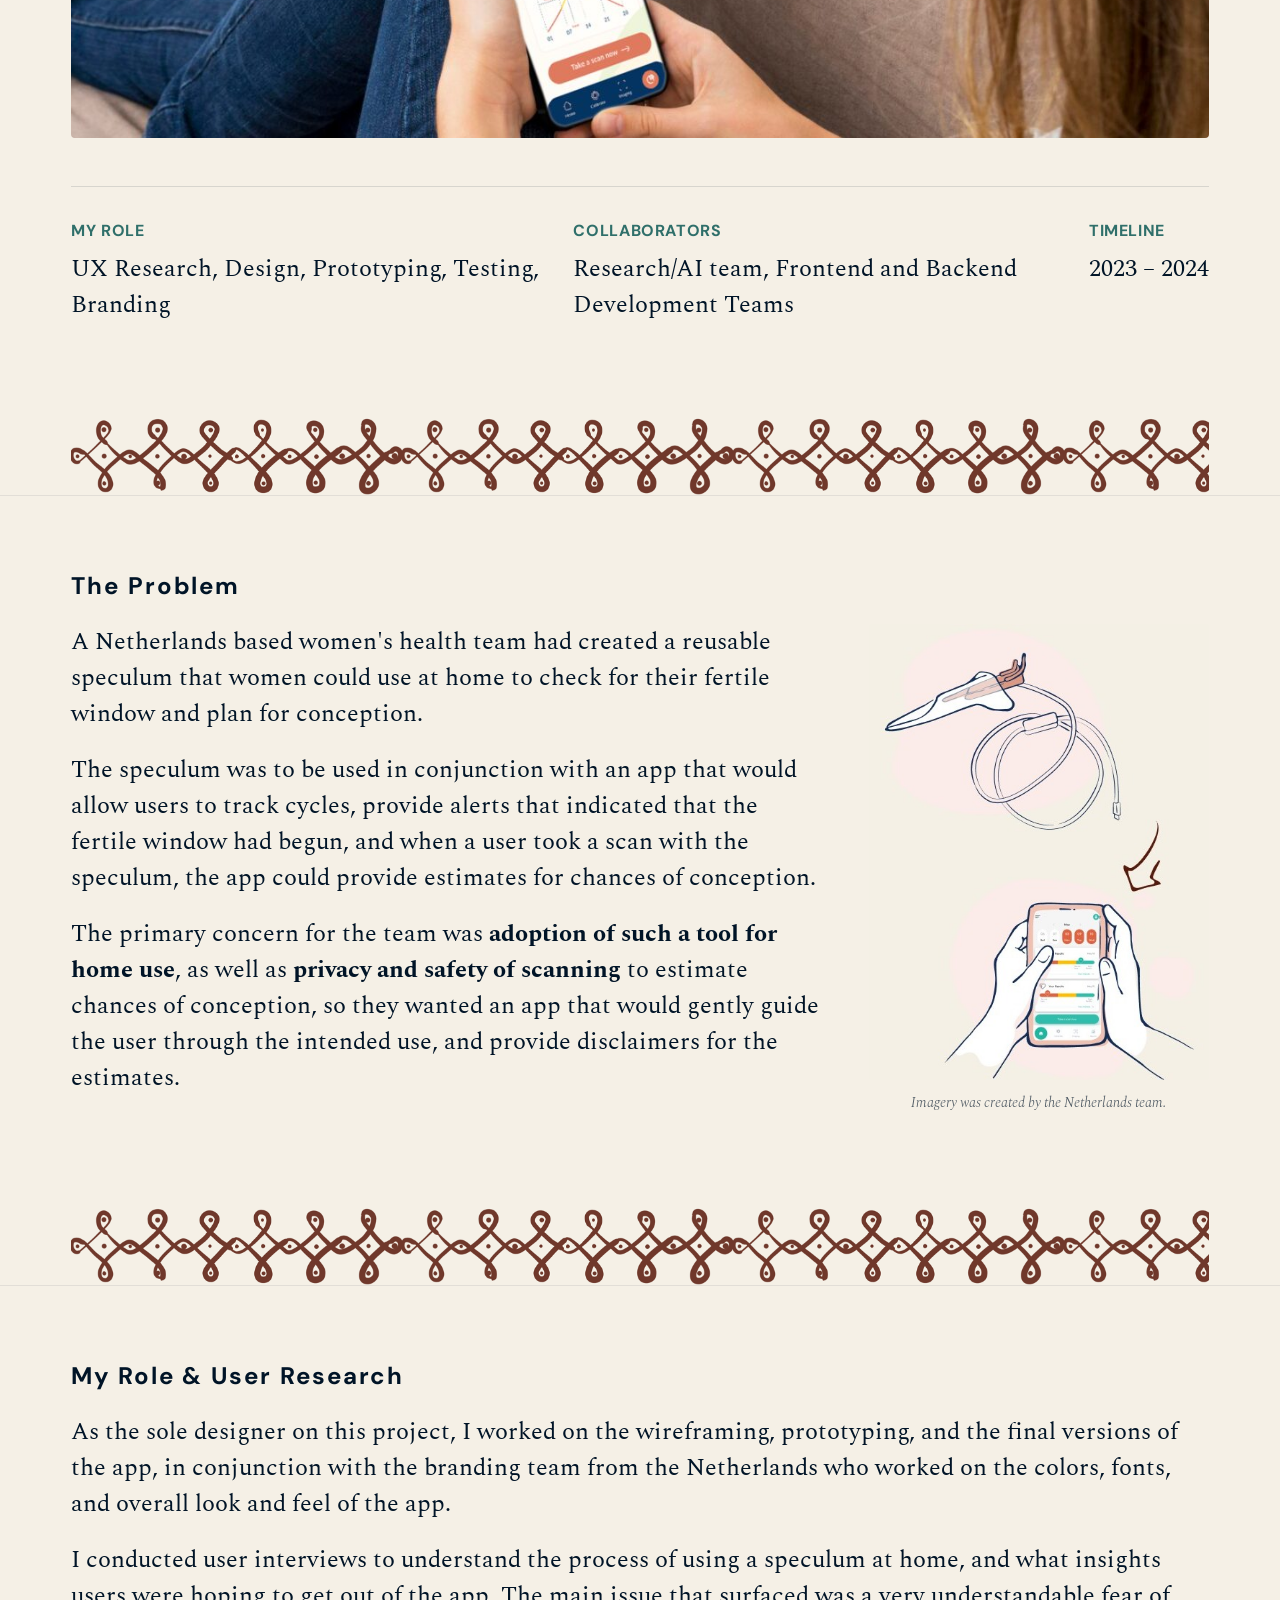
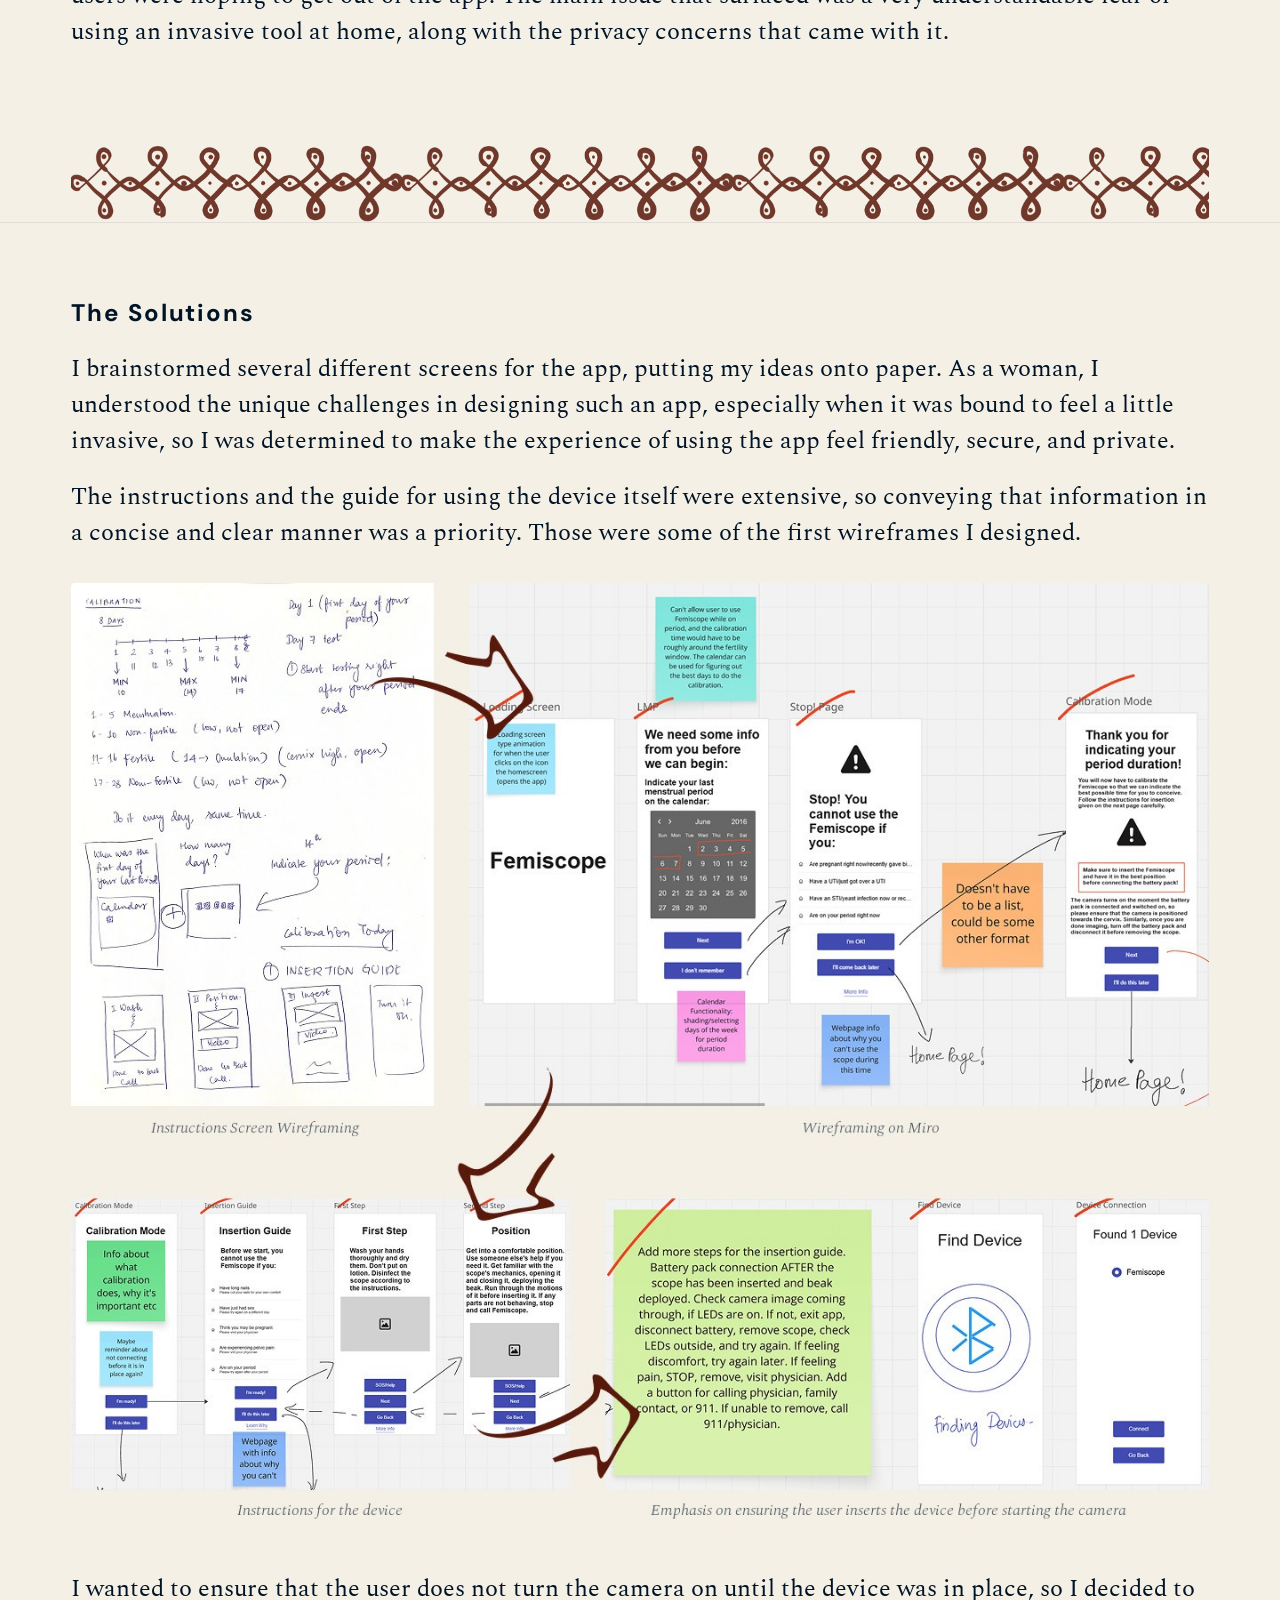
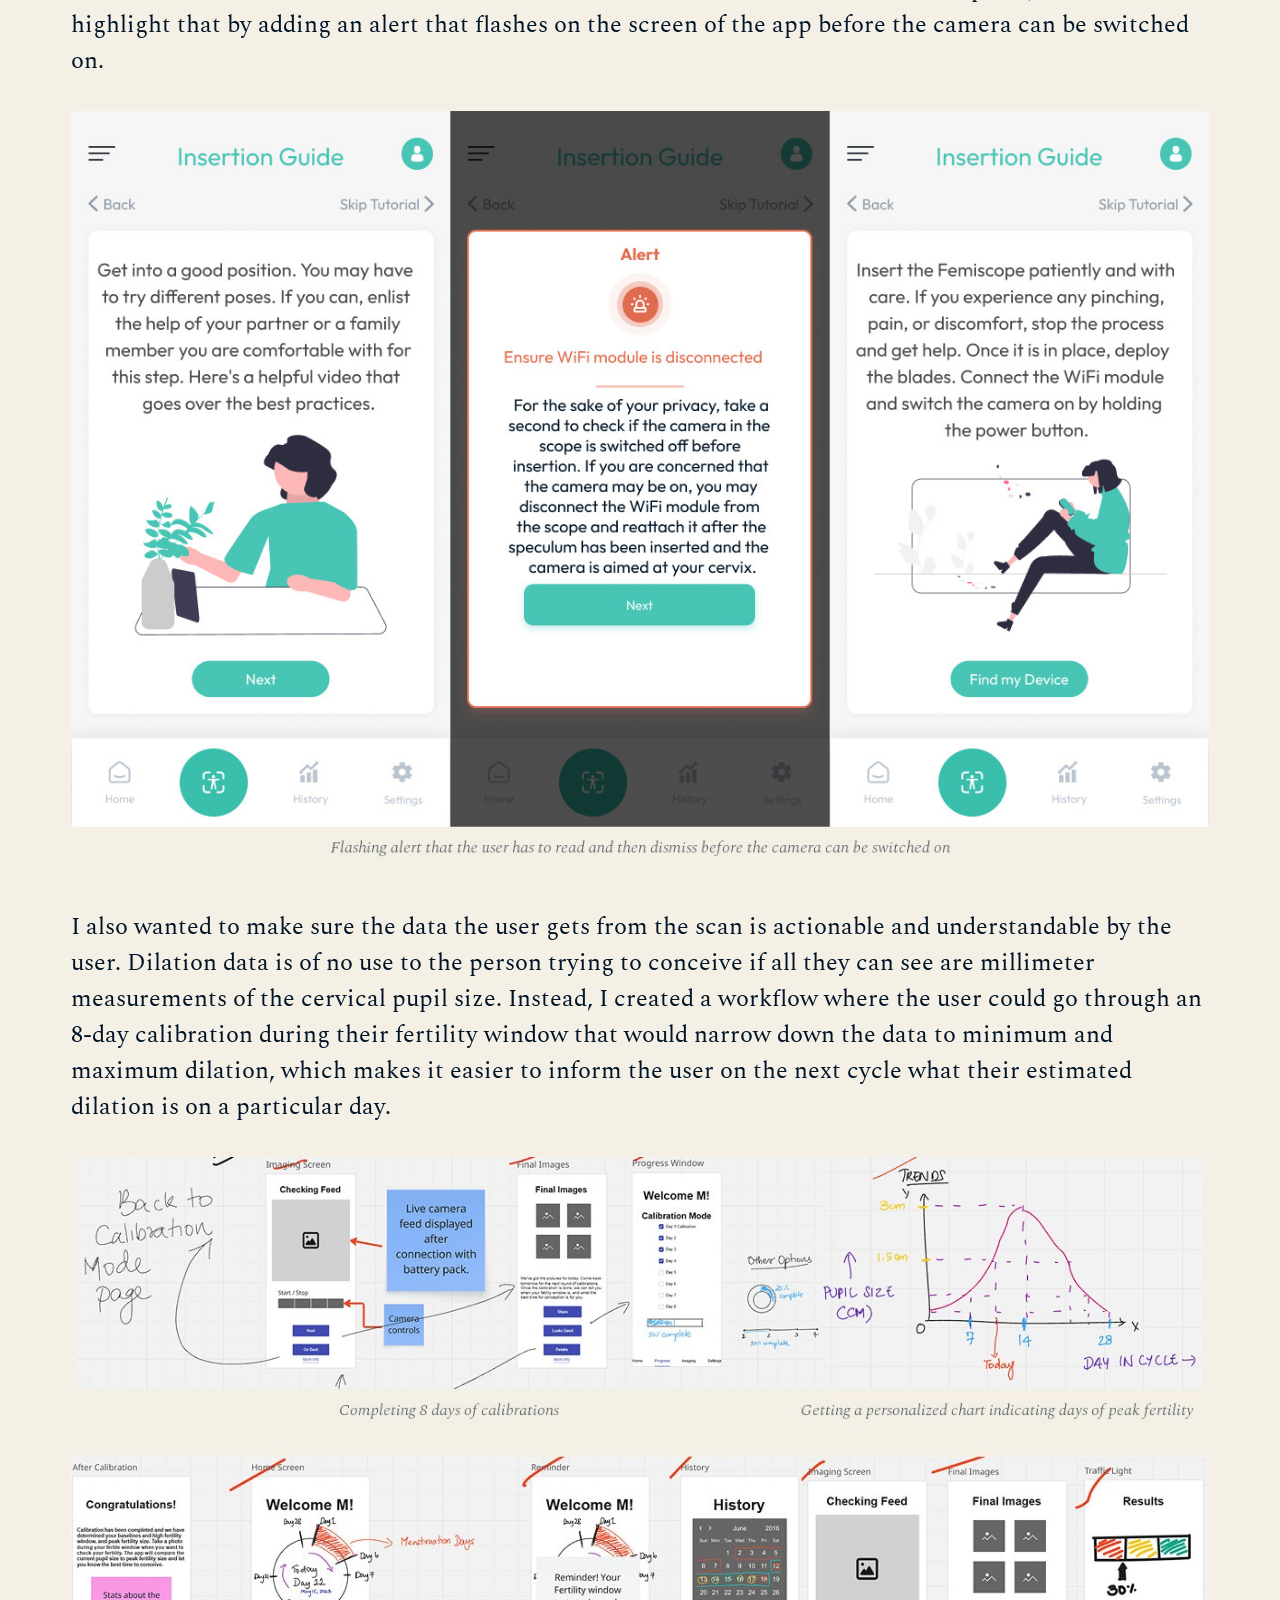
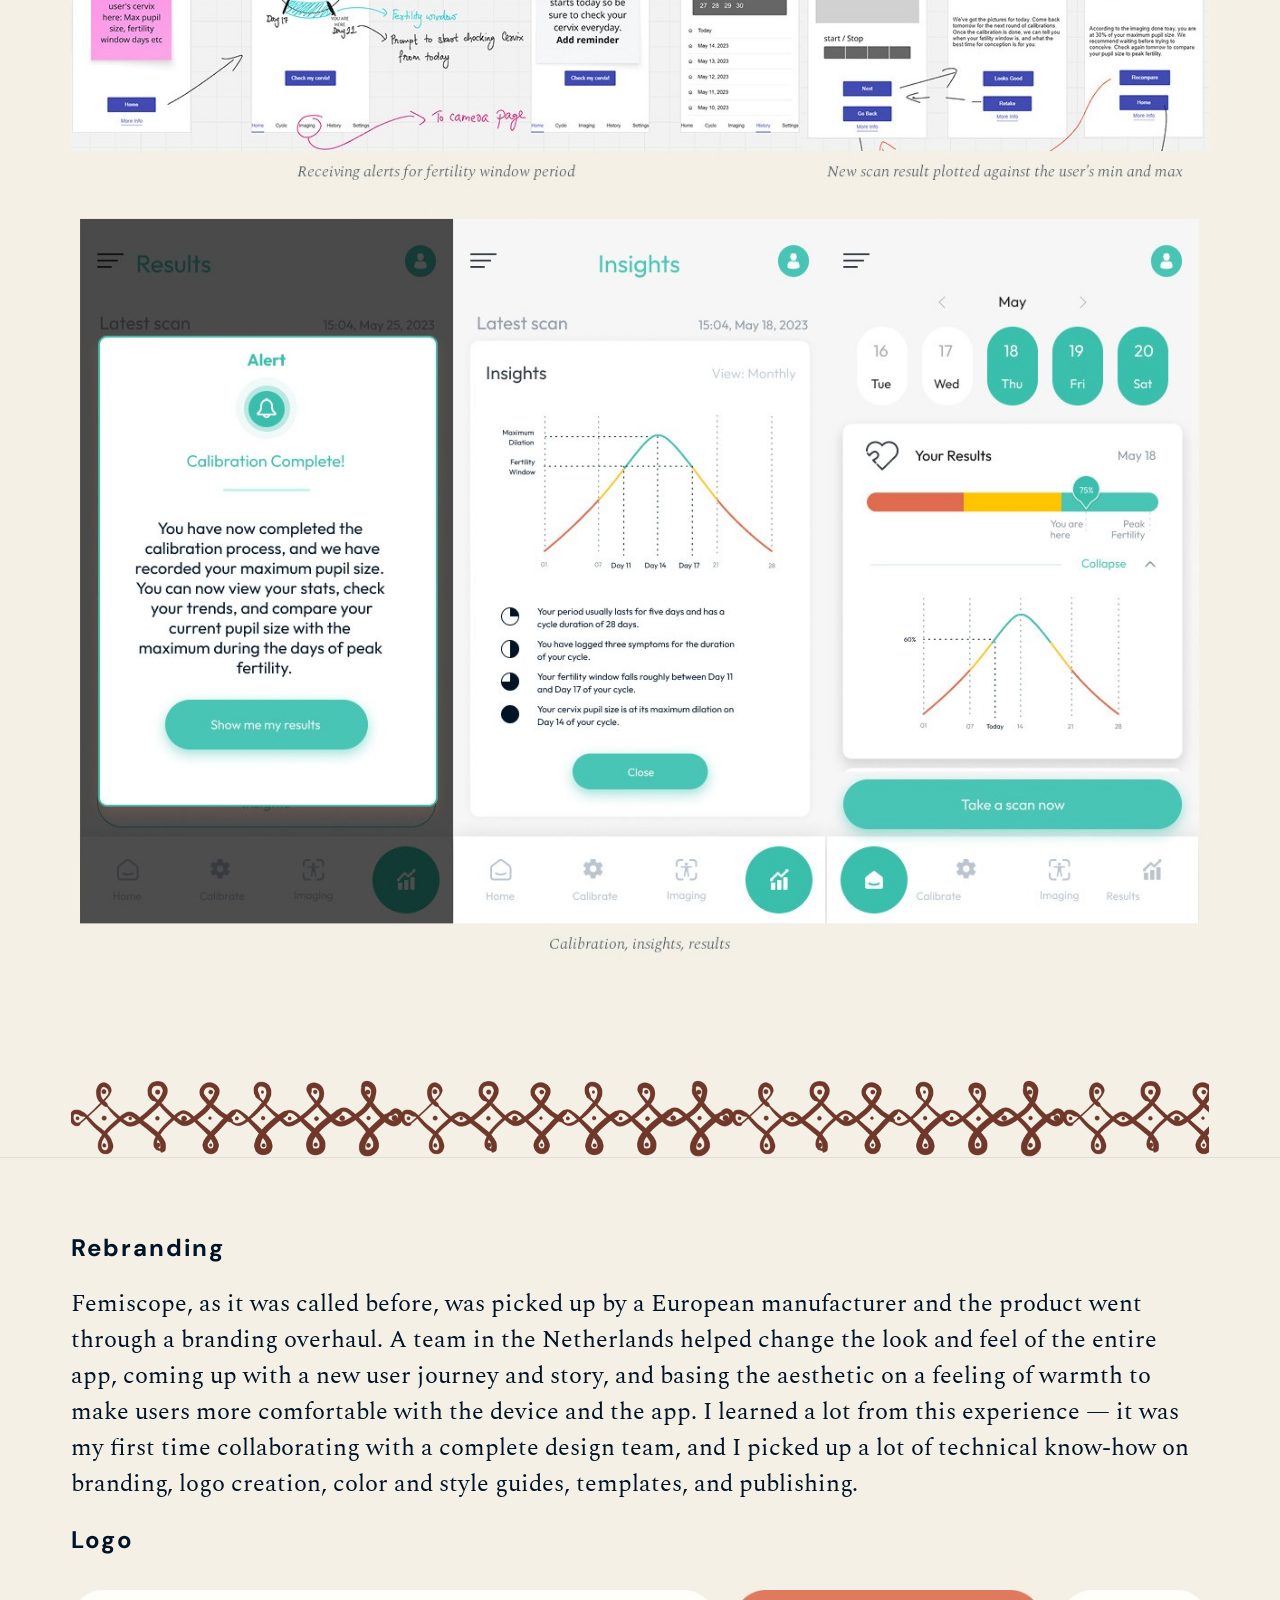
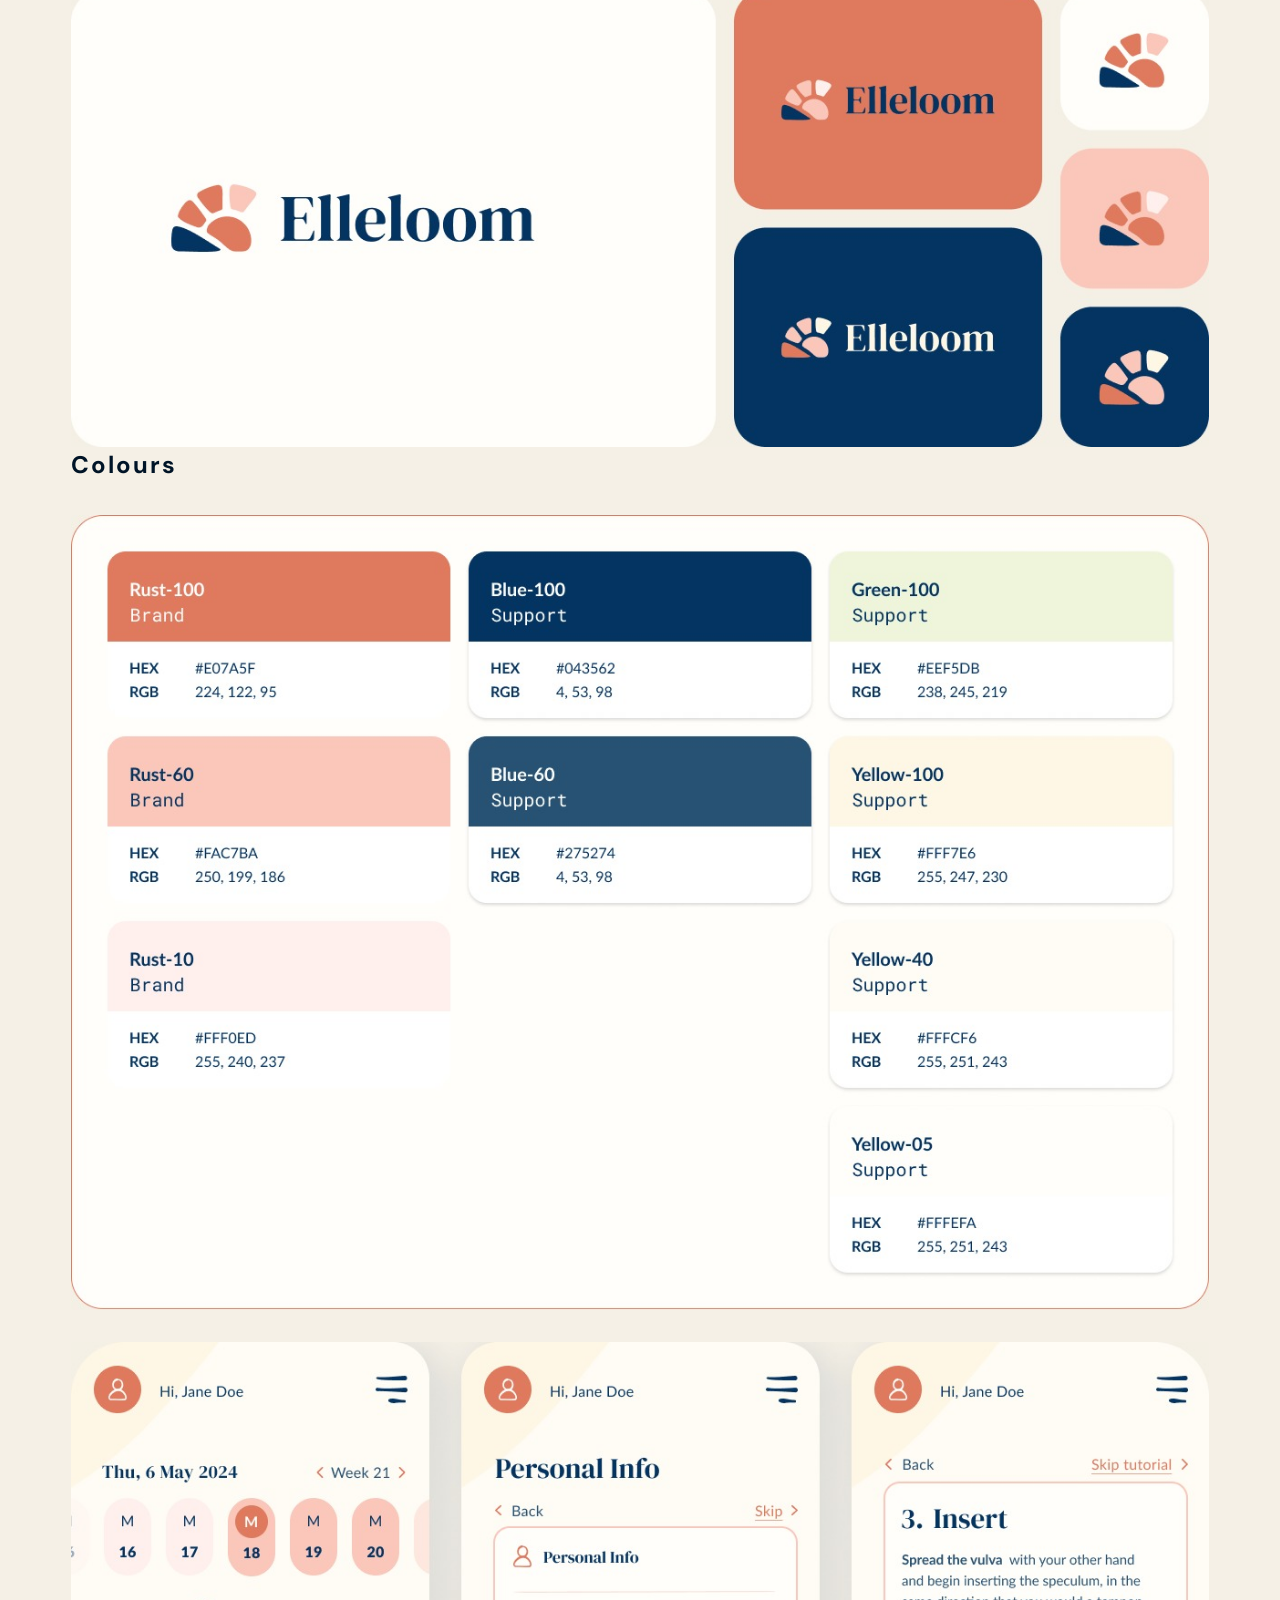
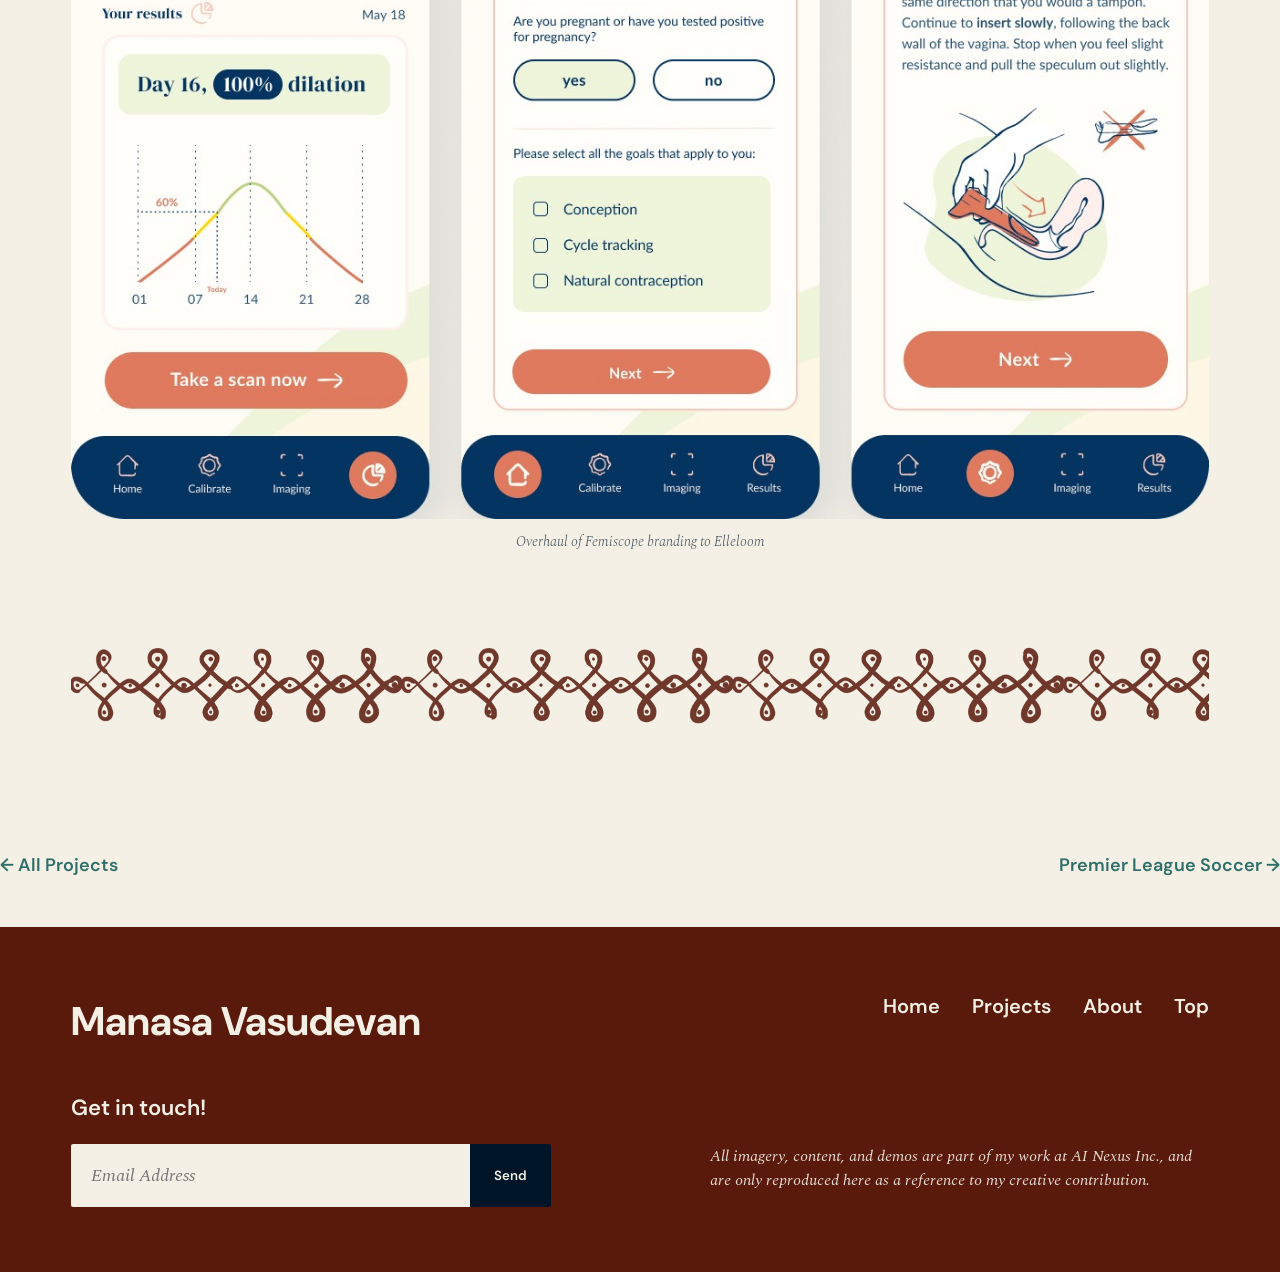
==== commit 15ca45fd: "Add 40px spacing after Solutions images and between the solutions rows - .case-image had no margin-b" ====
--- a/project-elleloom.html
+++ b/project-elleloom.html
@@ -105,7 +105,7 @@
 
   <div class="kolam-divider" role="presentation"></div>
 
-  <section class="case-section">
+  <section class="case-section" id="solutions">
     <div class="wrap">
       <p class="case-section-label">The Solutions</p>
       <p>I brainstormed several different screens for the app, putting my ideas onto paper. As a woman, I understood the unique challenges in designing such an app, especially when it was bound to feel a little invasive, so I was determined to make the experience of using the app feel friendly, secure, and private.</p>
--- a/css/style.css
+++ b/css/style.css
@@ -610,7 +610,8 @@
 
 .case-meta {
   display: grid;
-  grid-template-columns: repeat(3, 1fr);
+  /* grid-template-columns: repeat(3, 1fr); */
+  grid-template-columns: repeat(3, auto);
   gap: 24px;
   margin-top: 48px;
   padding-top: 32px;
@@ -643,10 +644,10 @@
 }
 
 .case-section-label {
-  font-family: var(--font-display);
+  font-family: var(--font-display) !important;
   font-weight: 700;
   font-size: 32px;
-  text-transform: uppercase;
+  text-transform: unset;
   letter-spacing: 0.08em;
   color: #001427;
   margin: 0 0 16px;
@@ -678,6 +679,14 @@
    each image keep its own proportions at full column width instead. */
 .case-image img { width: 100%; height: auto; display: block; }
 
+/* Solutions section only: .case-image has no margin-bottom by default, so an
+   image was butting straight up against the next paragraph with no gap.
+   Scoped here rather than on the shared .case-image class so it doesn't
+   change spacing anywhere else on the page. */
+#solutions .case-image {
+  margin-bottom: 40px;
+}
+
 .case-hero-image {
   margin-top: 40px;
   border-radius: 4px;
@@ -688,11 +697,12 @@
 .case-hero-image img { width: 100%; height: auto; display: block; }
 
 .case-image-caption {
-  font-family: var(--font-body);
+  font-family: var(--font-body) !important;
   font-style: italic;
   font-weight: 300;
-  font-size: 14px;
-  margin-top: 12px;
+  text-align: center;
+  font-size: 14px !important;
+  margin-top: 12px !important;
   color: rgba(0,20,39,0.7);
 }
 
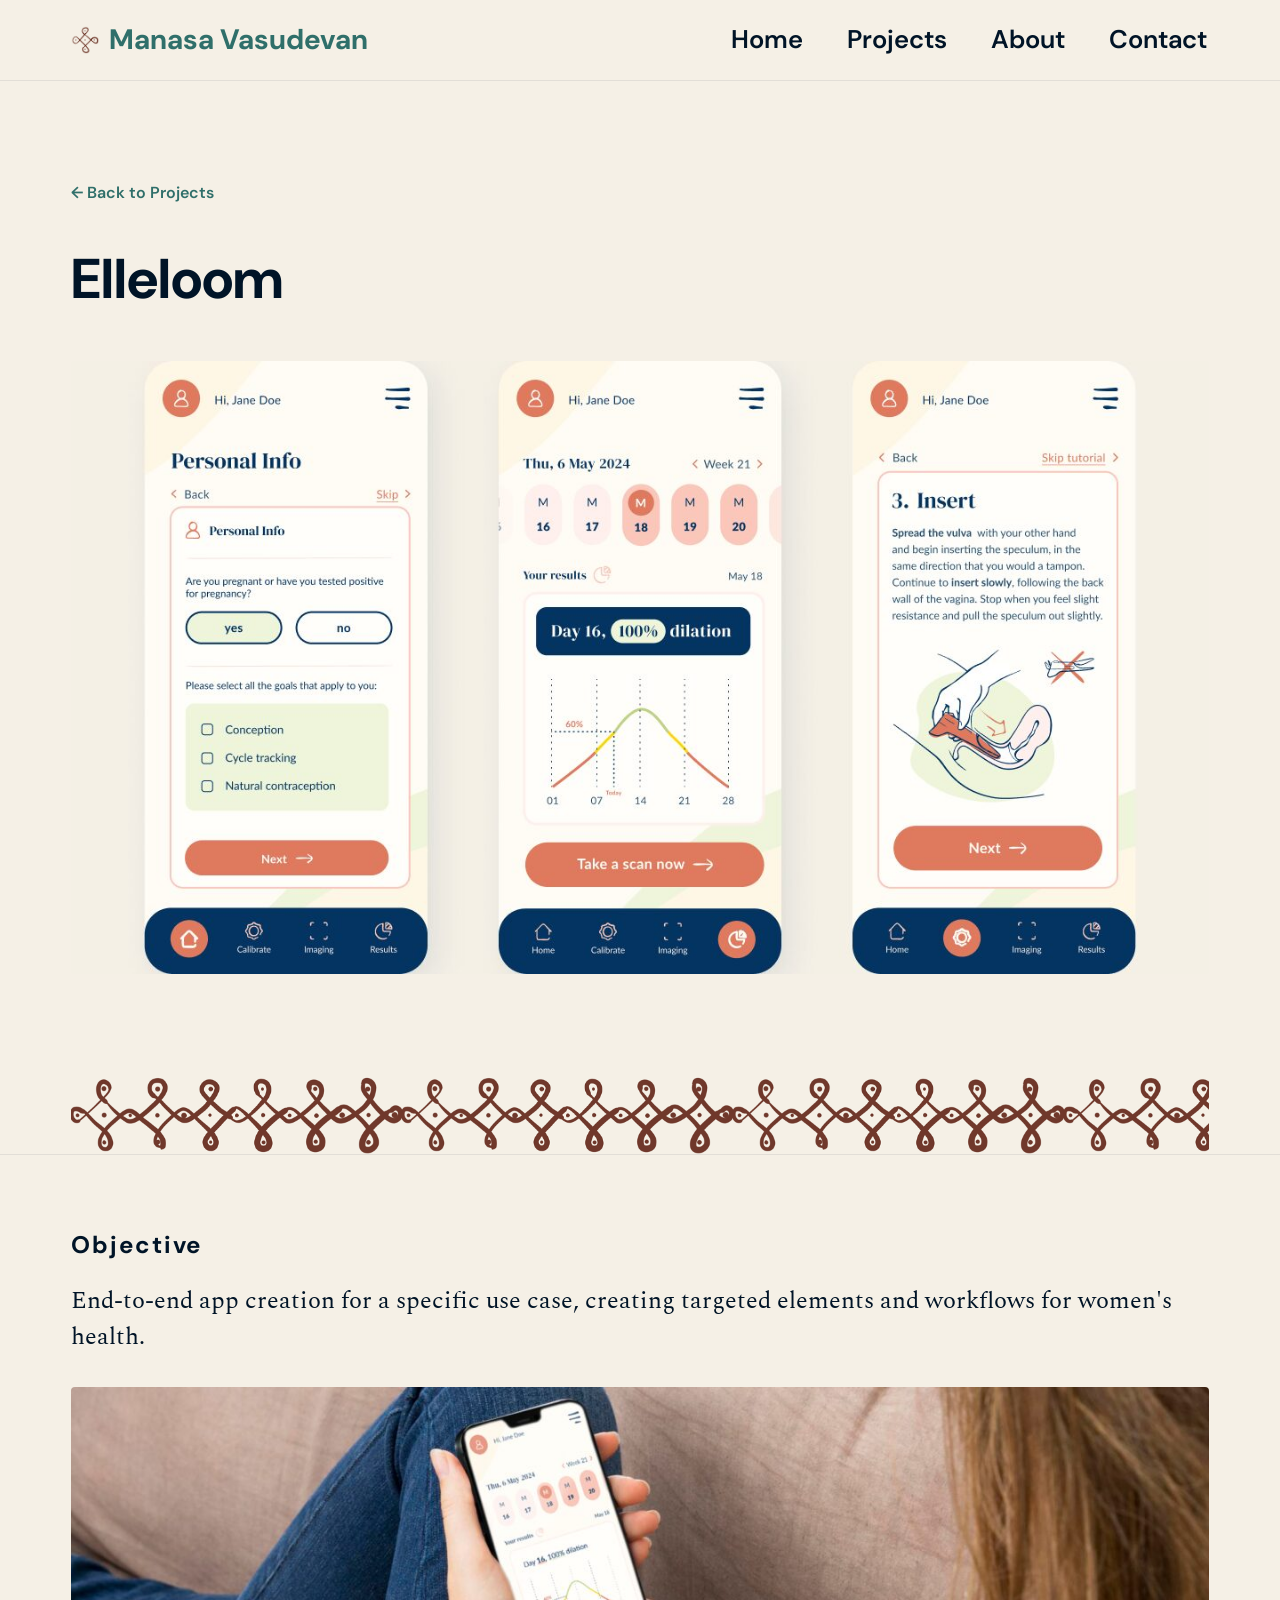
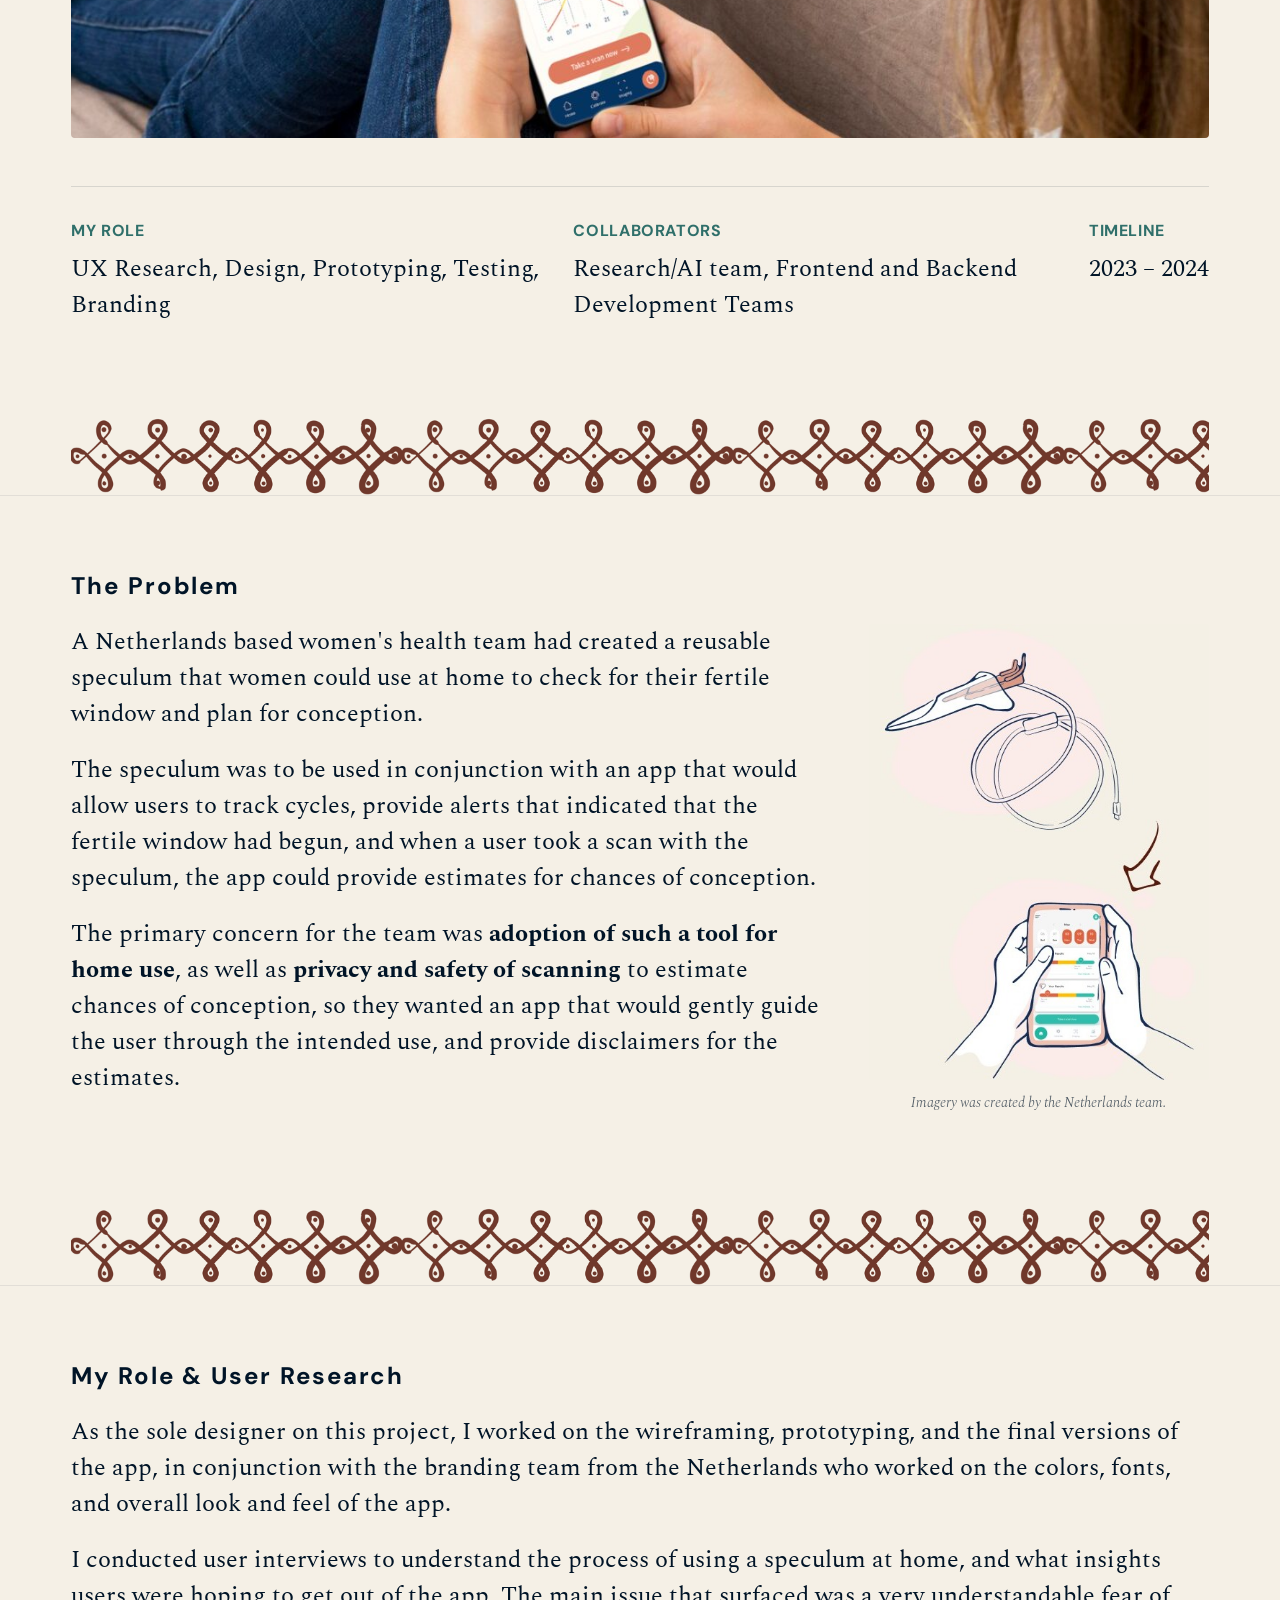
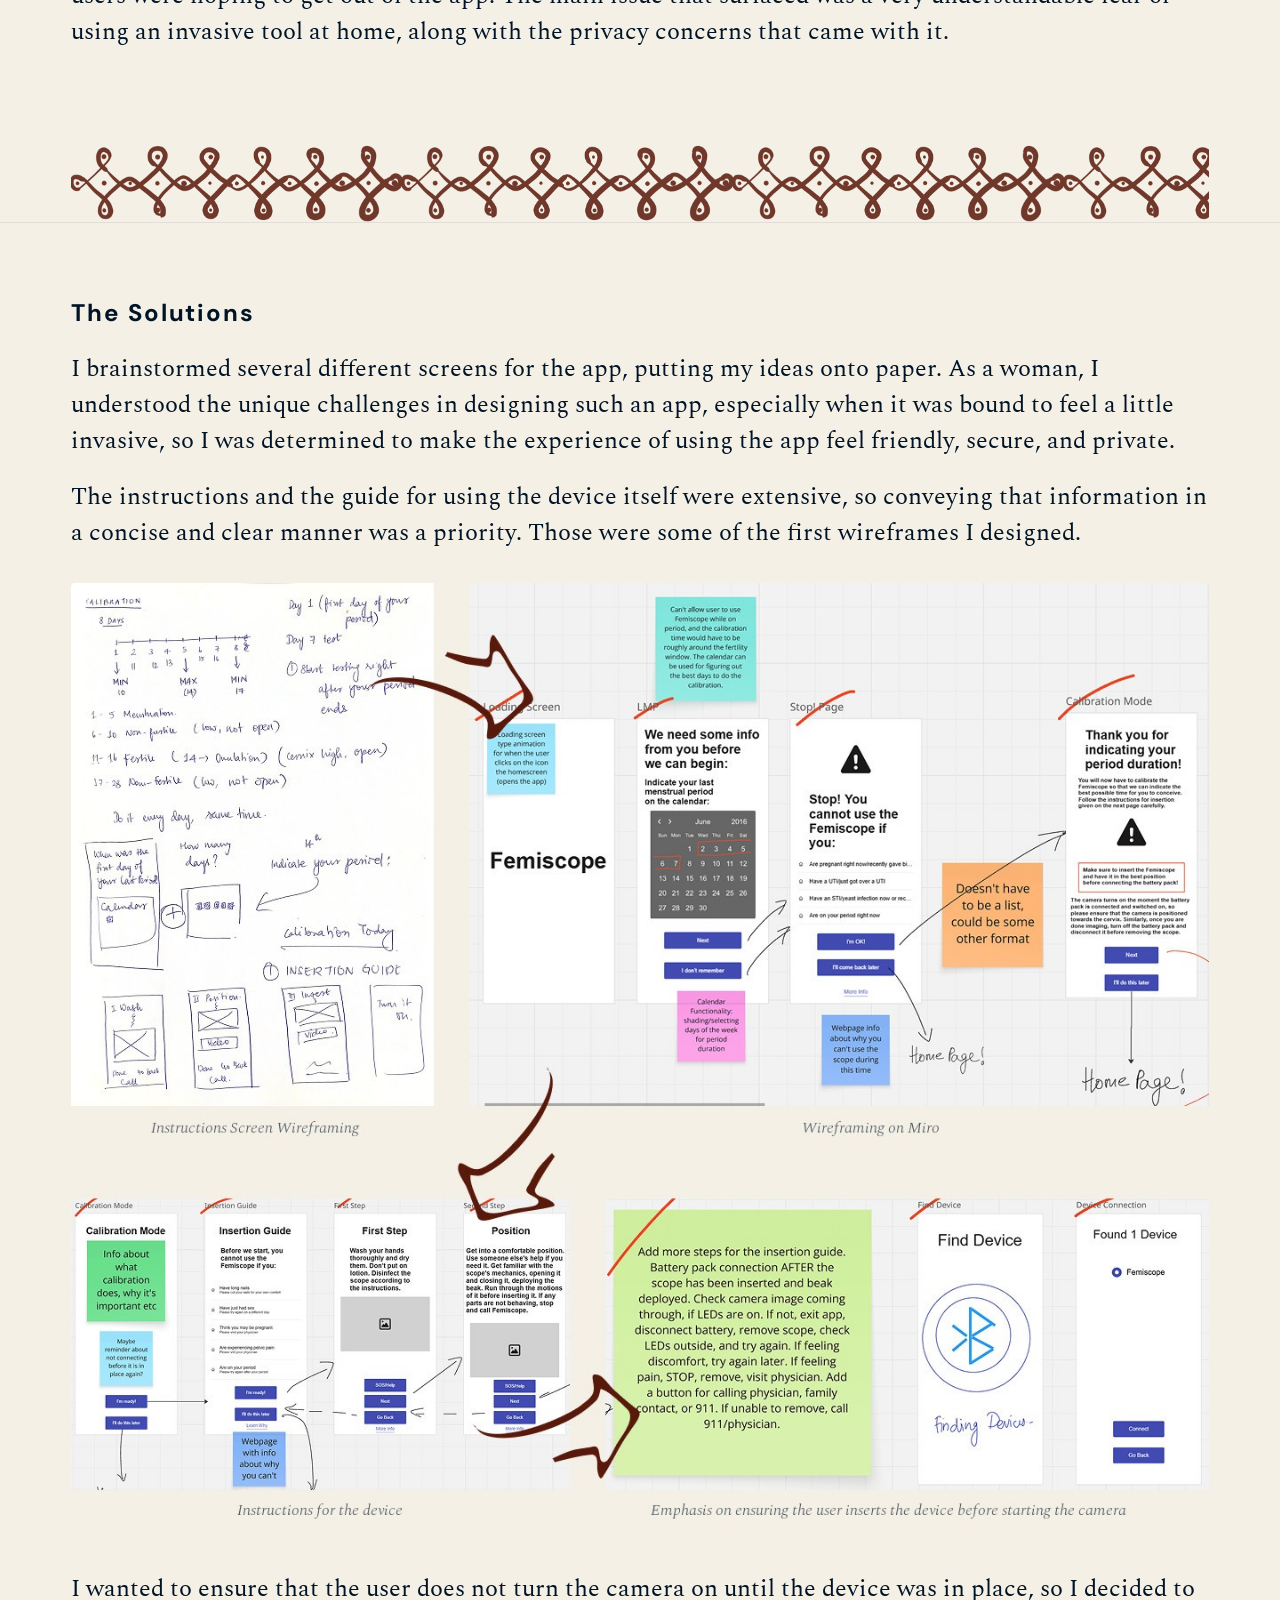
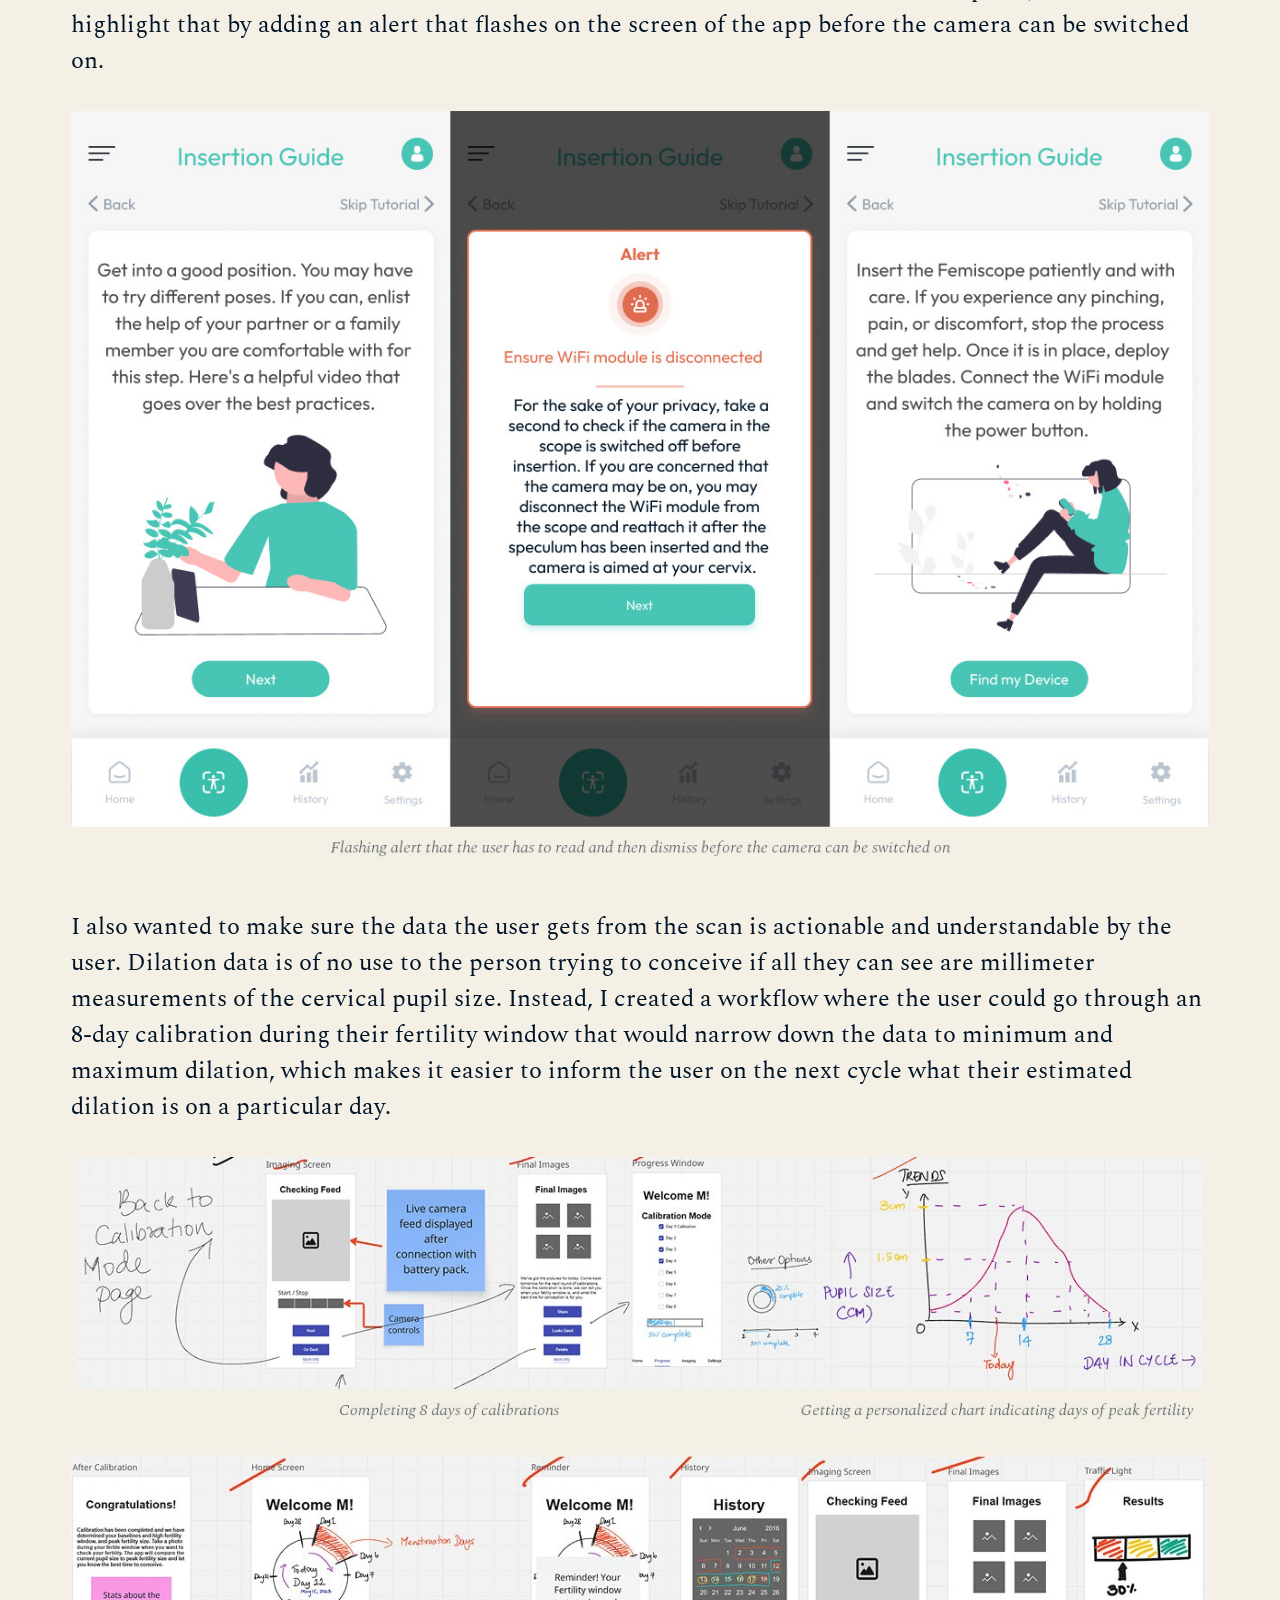
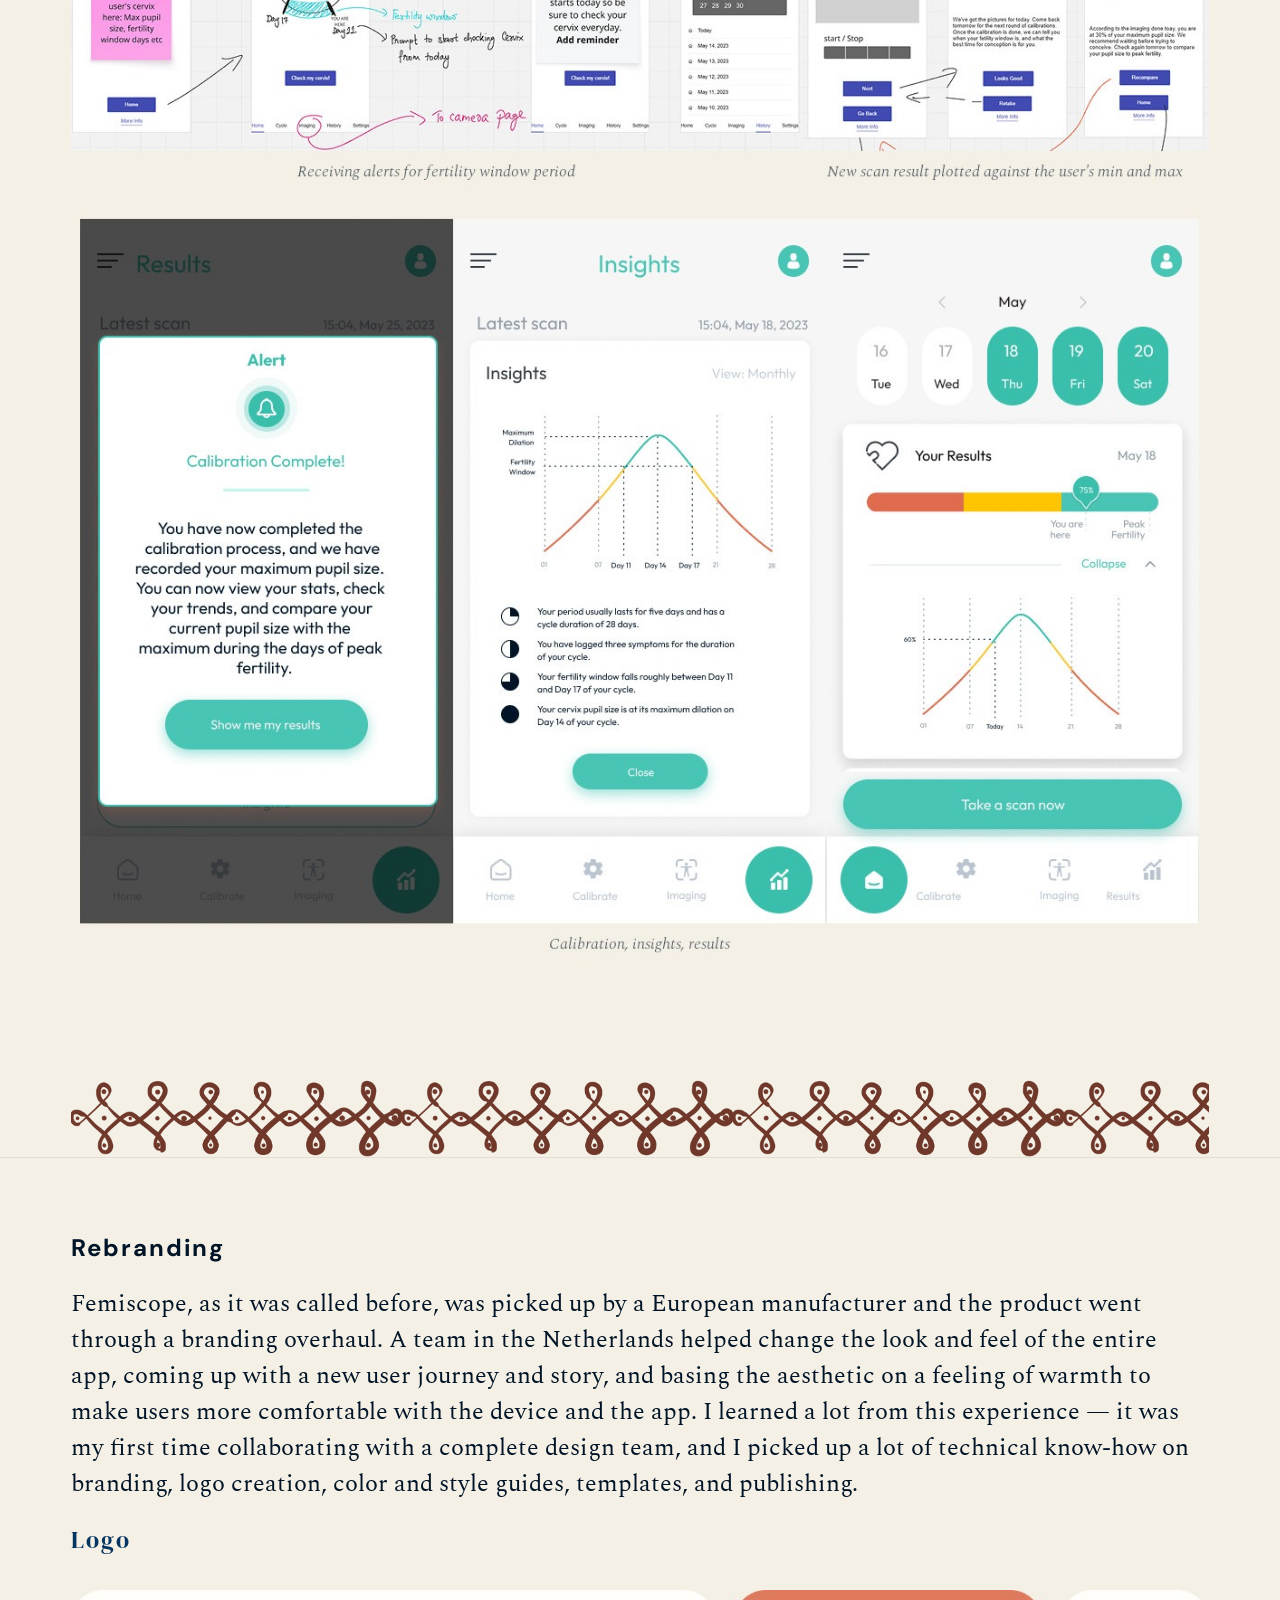
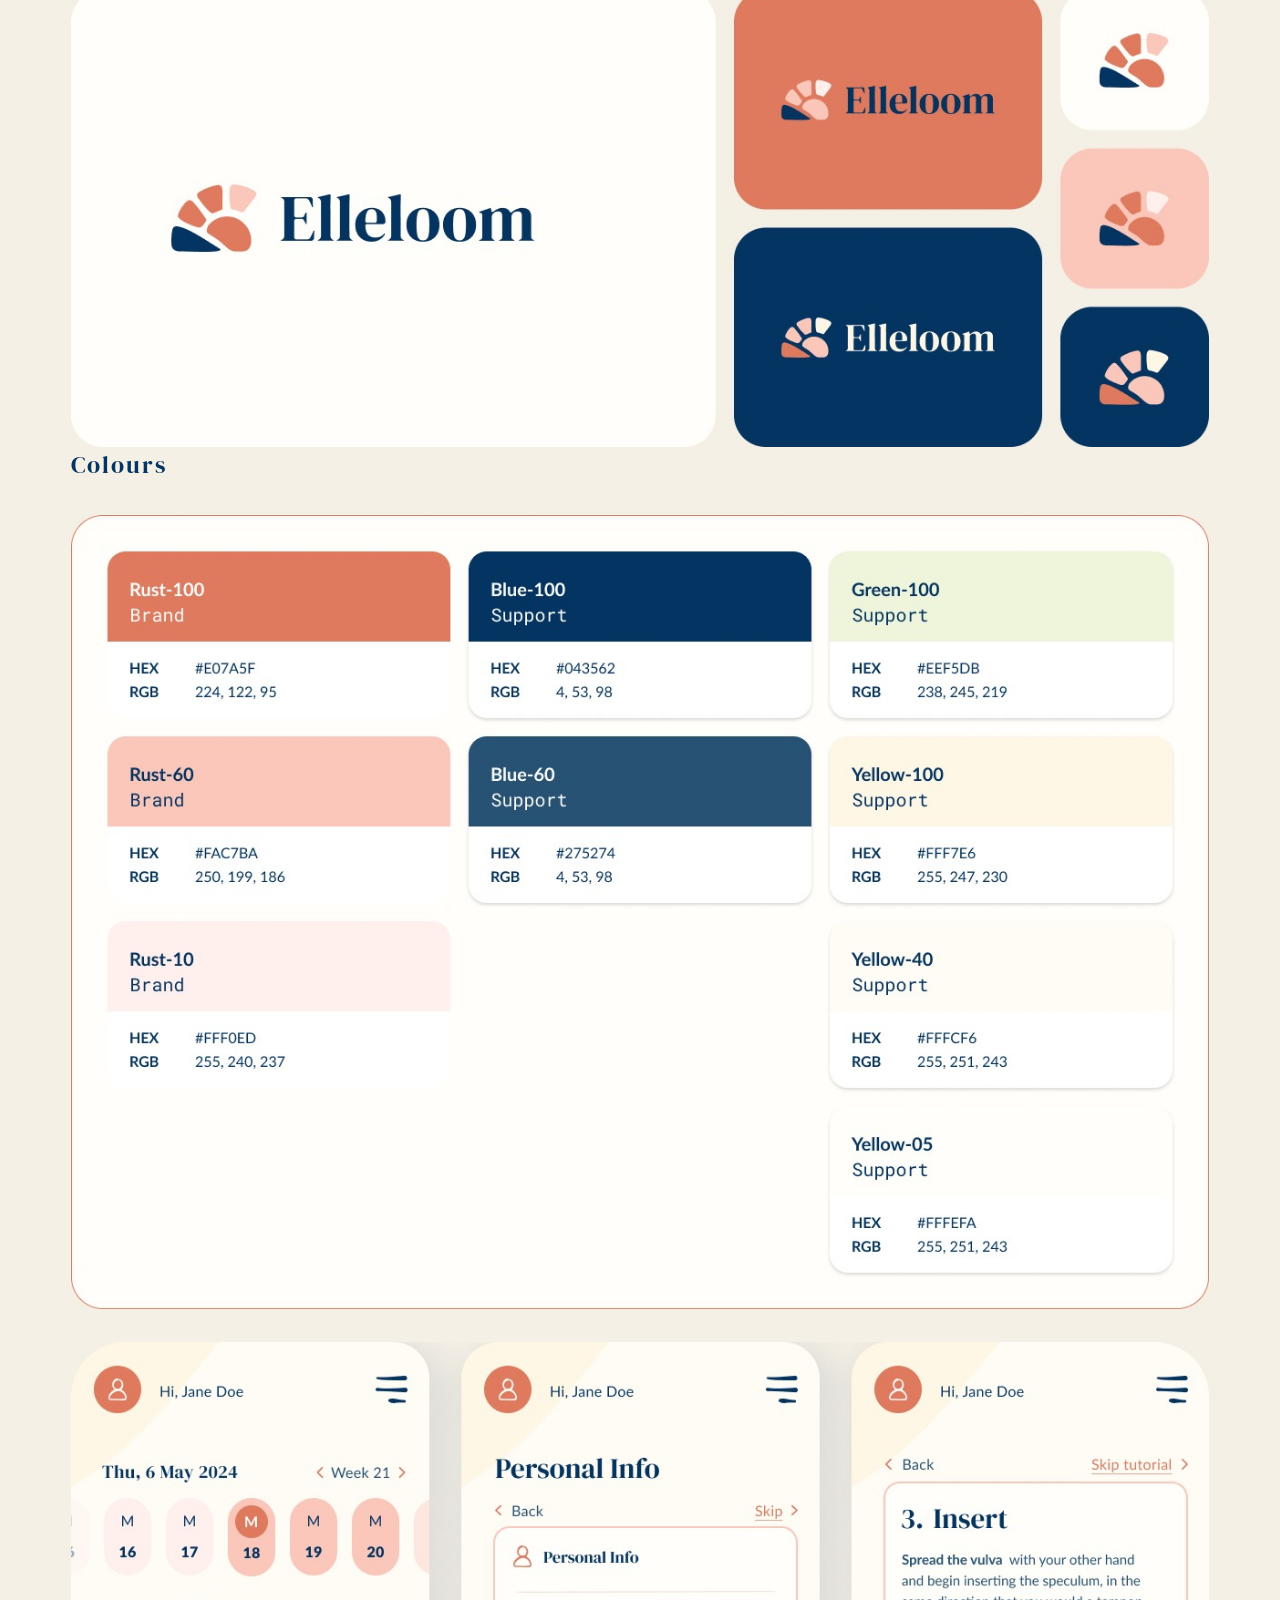
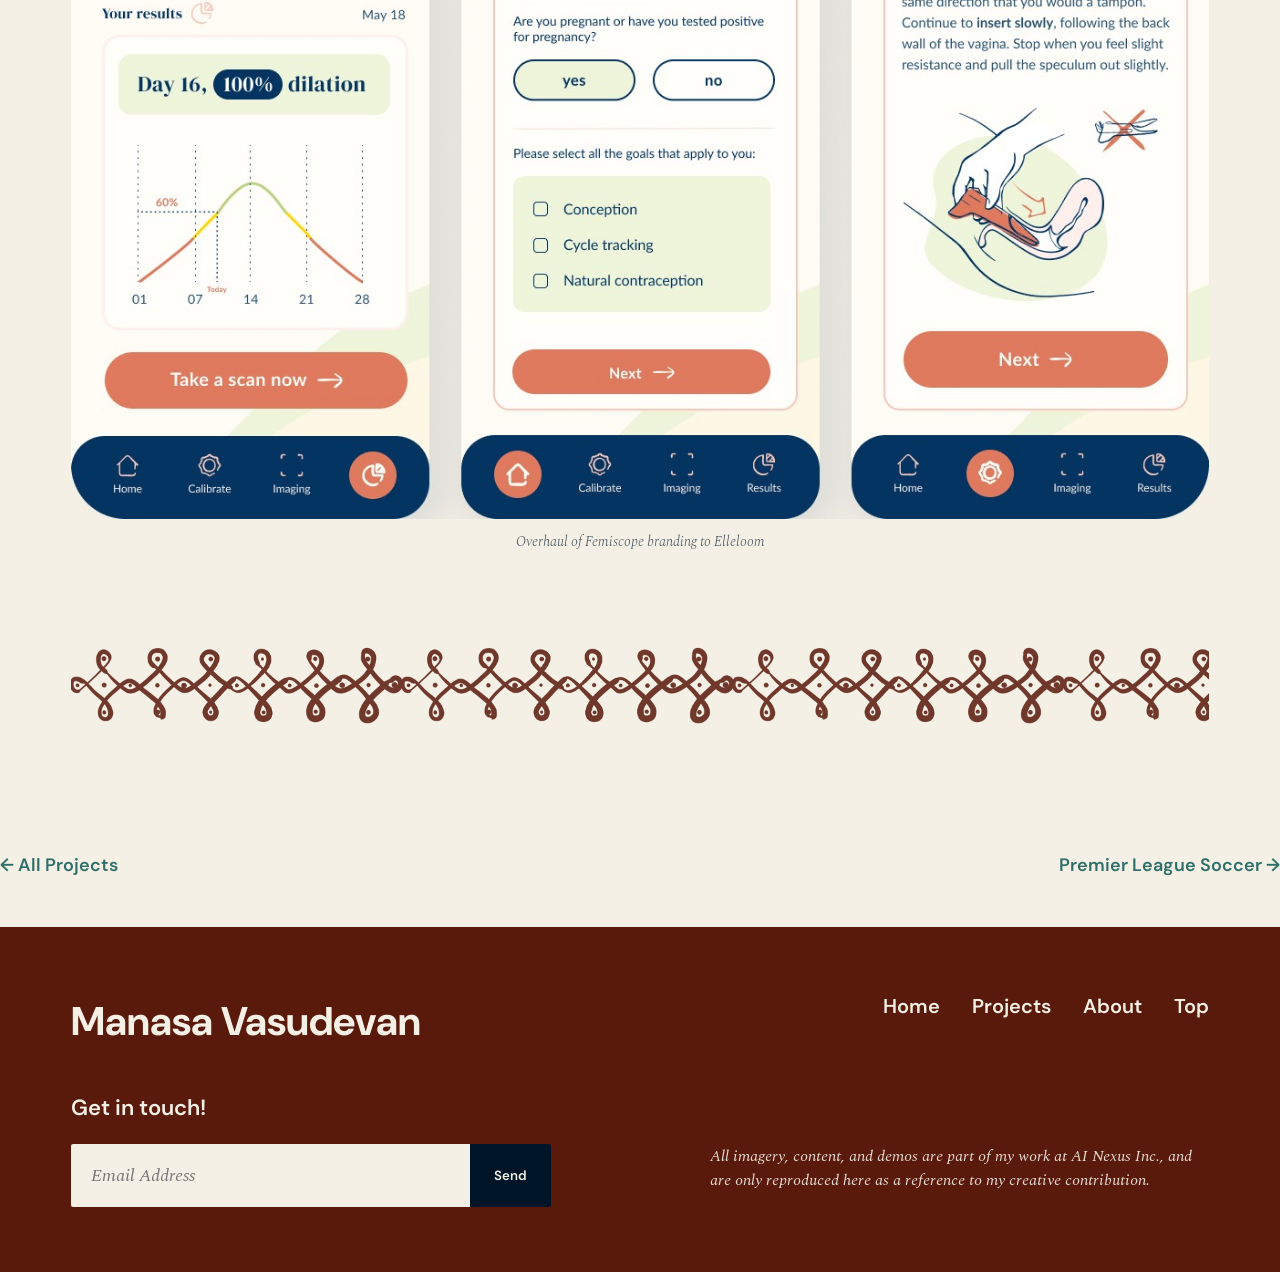
==== commit 5cb4b686: "Style Logo/Colours rebrand sub-labels; nudge Colours down 15px - Added DM Serif Display to the Googl" ====
--- a/project-elleloom.html
+++ b/project-elleloom.html
@@ -130,11 +130,11 @@
     <div class="wrap">
       <p class="case-section-label">Rebranding</p>
       <p>Femiscope, as it was called before, was picked up by a European manufacturer and the product went through a branding overhaul. A team in the Netherlands helped change the look and feel of the entire app, coming up with a new user journey and story, and basing the aesthetic on a feeling of warmth to make users more comfortable with the device and the app. I learned a lot from this experience — it was my first time collaborating with a complete design team, and I picked up a lot of technical know-how on branding, logo creation, color and style guides, templates, and publishing.</p>
-      <p class="case-section-label">Logo</p>
+      <p class="case-section-label rebrand-subheading">Logo</p>
       <div class="case-image">
         <img src="images/elleloom-rebrand-logo.jpg" alt="Elleloom logo lockups, colorways, and app icon variations" loading="lazy" decoding="async">
       </div>
-      <p class="case-section-label">Colours</p>
+      <p class="case-section-label rebrand-subheading rebrand-subheading--colours">Colours</p>
       <div class="case-image">
         <img src="images/elleloom-rebrand-colours.jpg" alt="Elleloom brand and support color palette with hex and RGB values" loading="lazy" decoding="async">
       </div>
--- a/css/style.css
+++ b/css/style.css
@@ -3,7 +3,7 @@
    Design tokens pulled directly from Figma (Dev Mode)
    ========================================================= */
 
-@import url('https://fonts.googleapis.com/css2?family=DM+Sans:wght@400;600;700&family=Spectral:ital,wght@0,300;0,400;0,700;1,300;1,400&display=swap');
+@import url('https://fonts.googleapis.com/css2?family=DM+Sans:wght@400;600;700&family=DM+Serif+Display&family=Spectral:ital,wght@0,300;0,400;0,700;1,300;1,400&display=swap');
 
 :root {
   /* Colors */
@@ -653,6 +653,20 @@
   margin: 0 0 16px;
 }
 
+/* Rebranding section's "Logo"/"Colours" sub-labels: their own font, distinct
+   from the rest of the page's .case-section-label styling. The base rule's
+   font-family carries !important, so this needs it too to actually win. */
+.rebrand-subheading {
+  font-family: 'DM Serif Display', serif !important;
+  font-size: 42px;
+  font-weight: 400;
+  color: #043562;
+}
+
+.rebrand-subheading--colours {
+  margin-top: 15px; /* nudges it down, closer to the colour-swatches image below */
+}
+
 .case-section h2 {
   font-family: var(--font-display);
   font-weight: 700;
